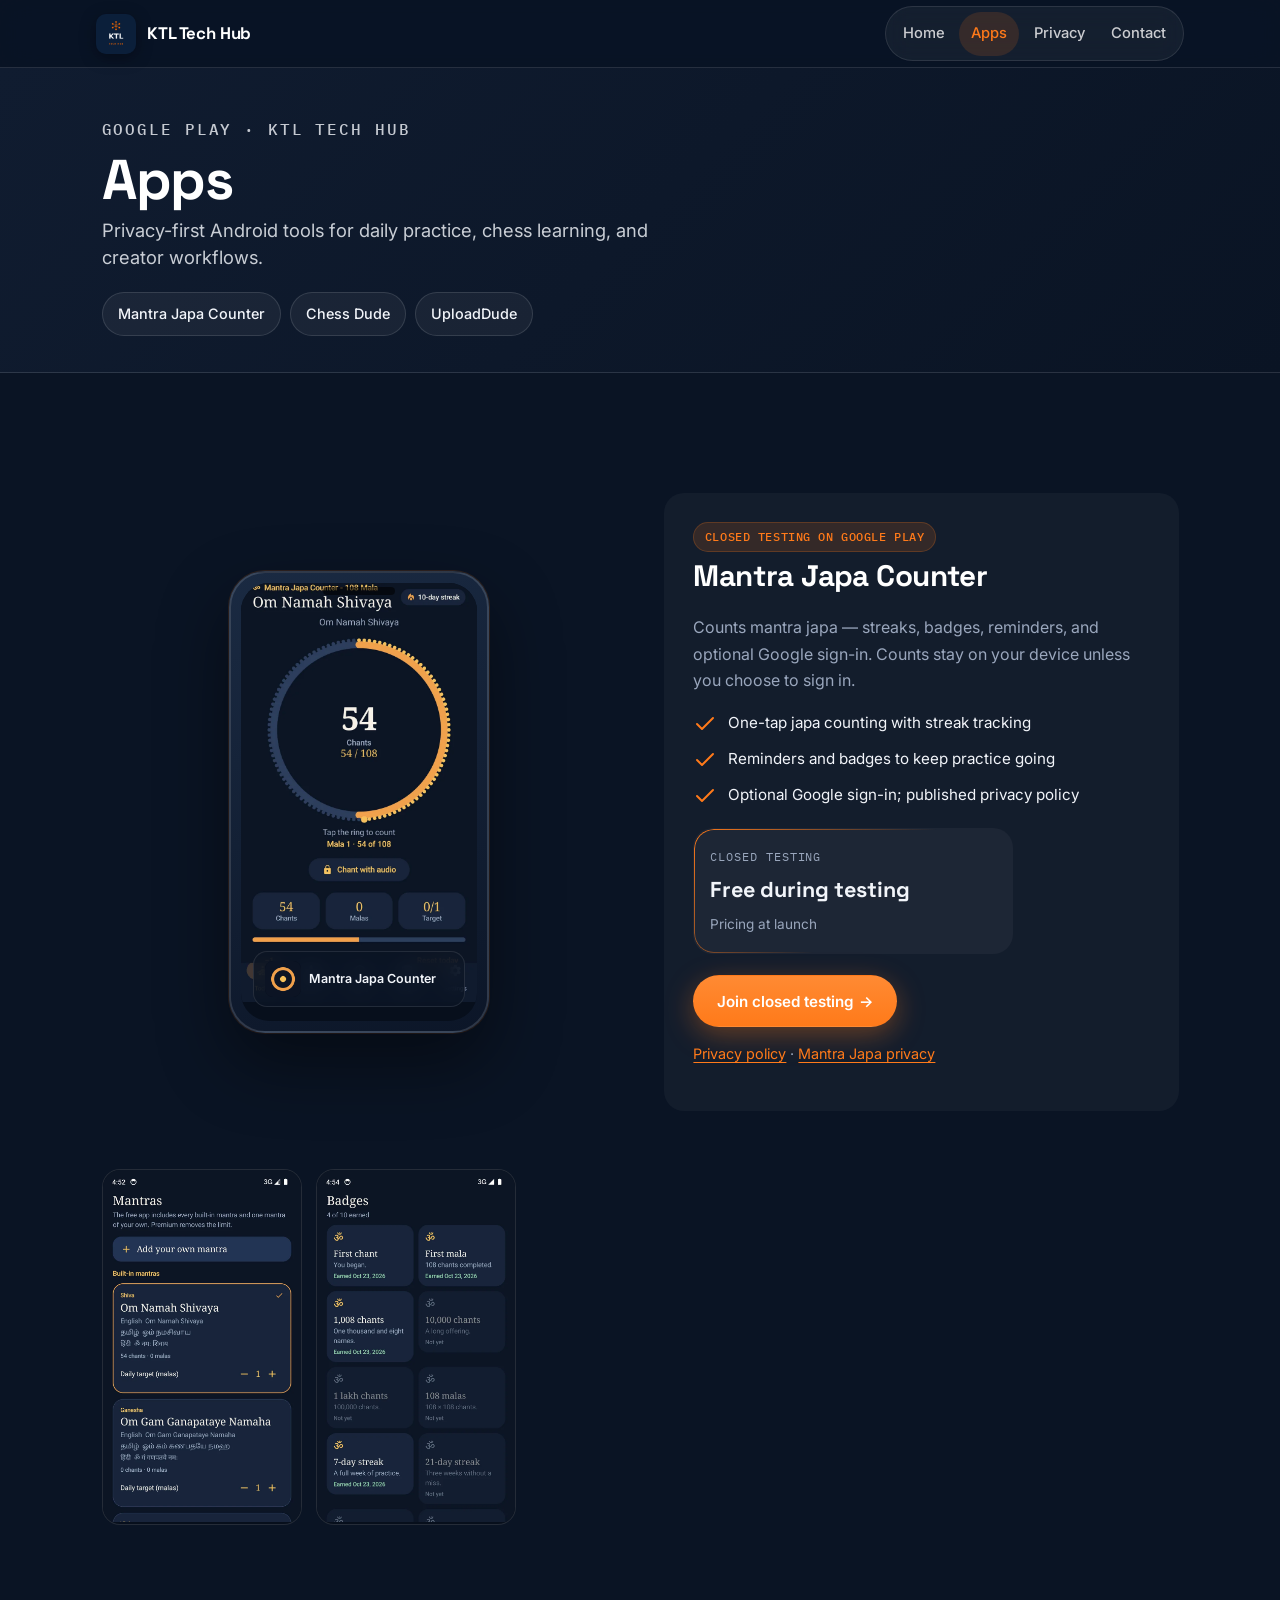
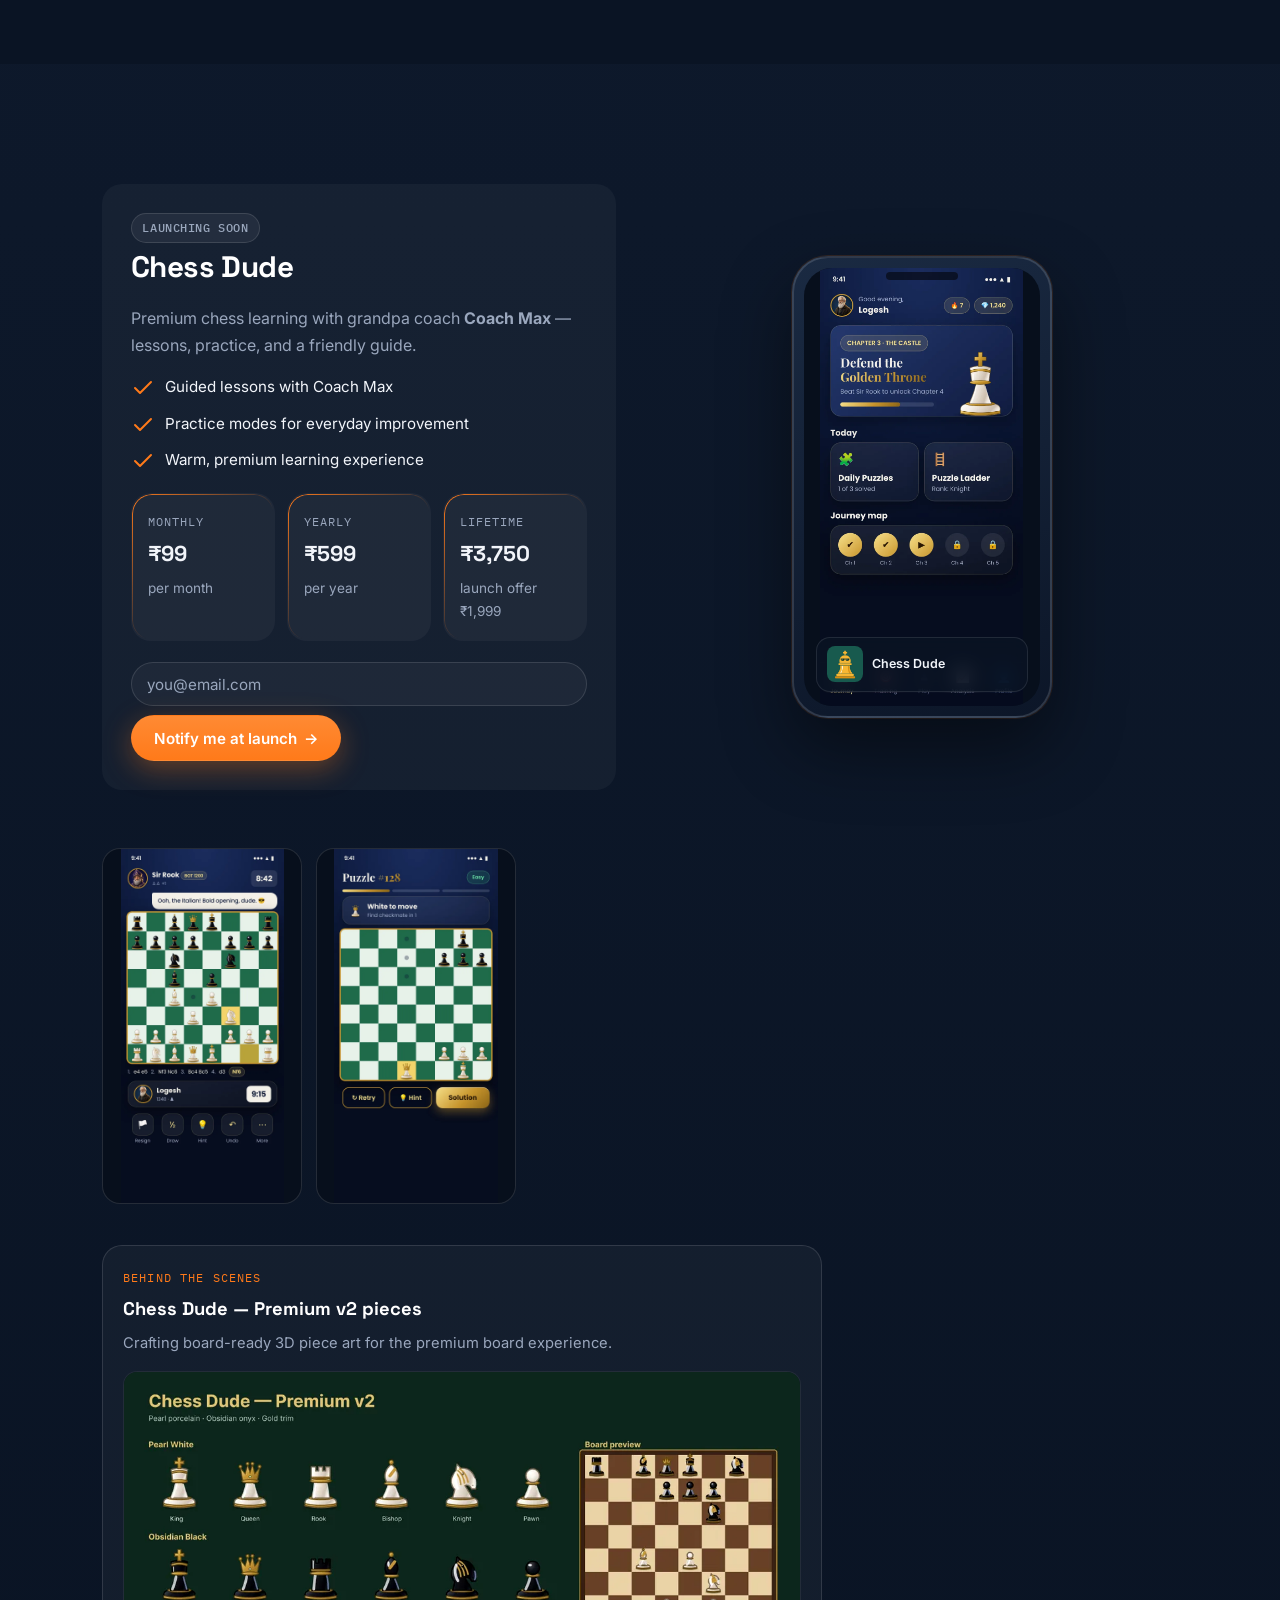
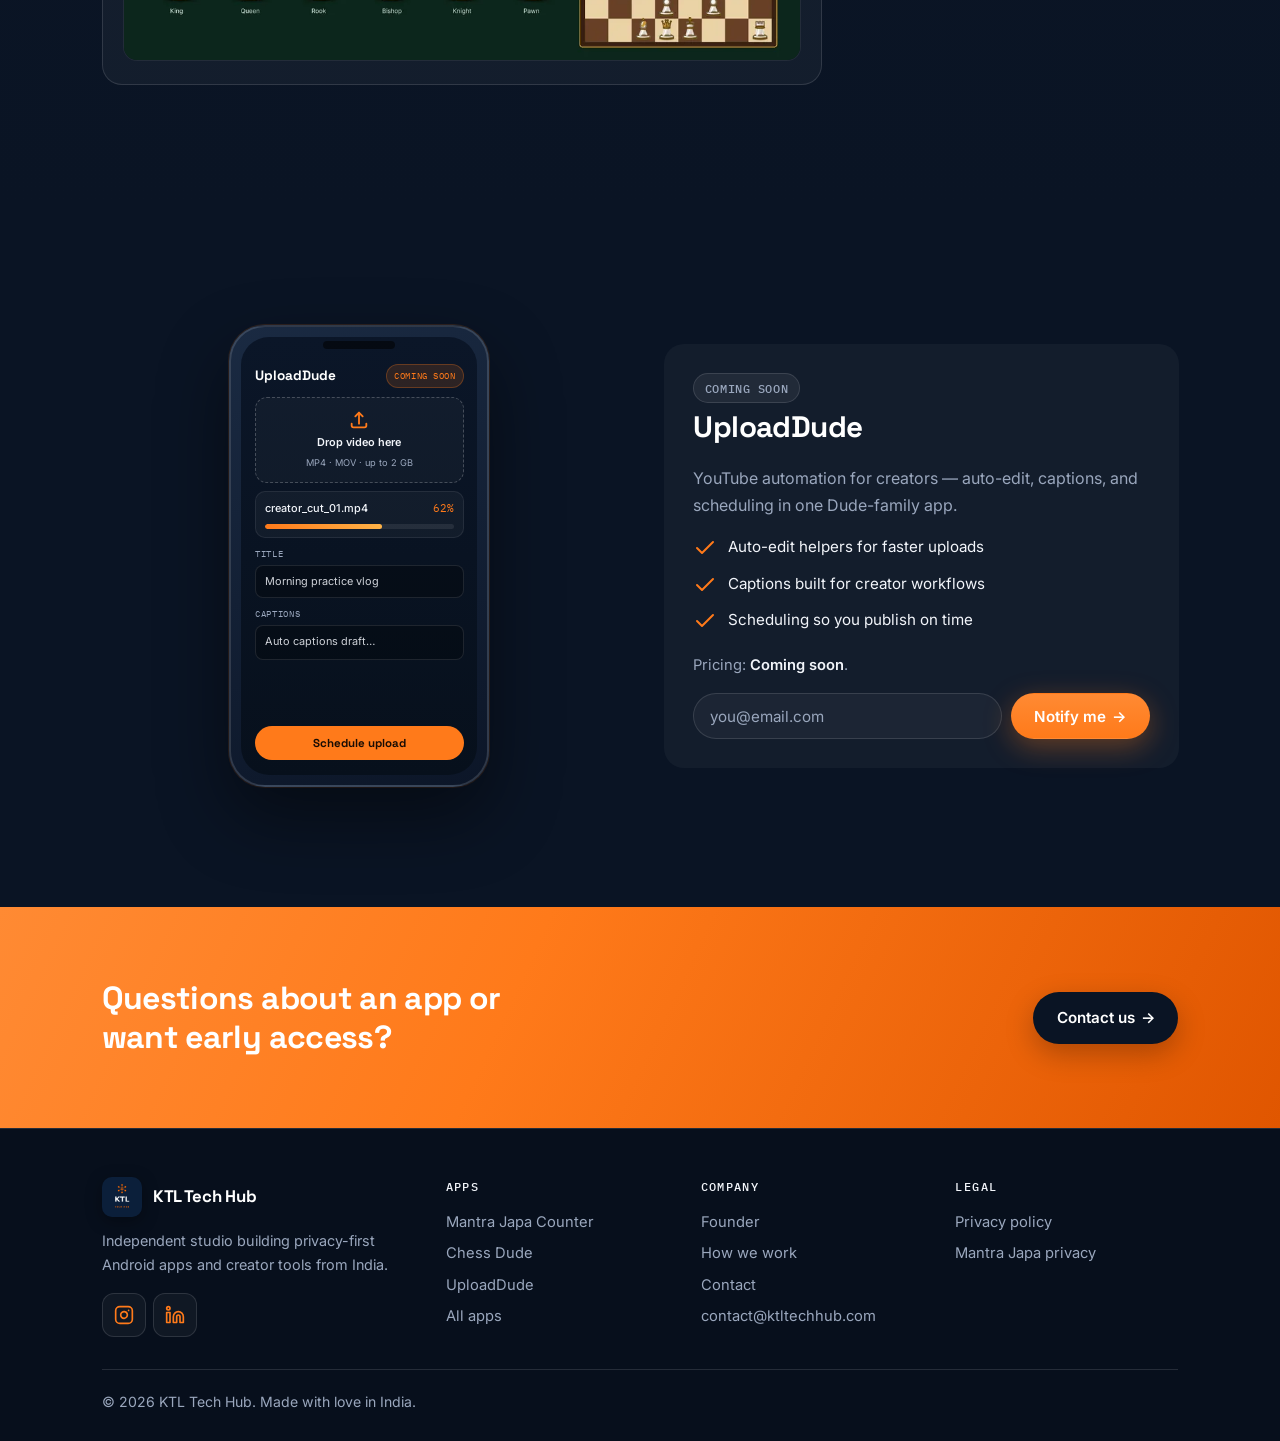
==== apps.html @ f20cc987 "Founder copy, stats, gallery polish" ====
<!DOCTYPE html>
<html lang="en">
<head>
  <meta charset="utf-8">
  <meta name="viewport" content="width=device-width, initial-scale=1">
  <title>Apps – KTL Tech Hub</title>
  <link rel="canonical" href="https://ktltechhub.com/apps.html">
  <meta name="description" content="Android apps by KTL Tech Hub: Mantra Japa Counter, Chess Dude, and UploadDude. Pricing, features, and early access.">
  <meta property="og:title" content="Apps – KTL Tech Hub">
  <meta property="og:description" content="Mantra Japa Counter, Chess Dude, and UploadDude from KTL Tech Hub.">
  <meta property="og:url" content="https://ktltechhub.com/apps.html">
  <meta property="og:image" content="https://ktltechhub.com/og-banner.png">
  <meta name="twitter:card" content="summary_large_image">
  <meta name="twitter:image" content="https://ktltechhub.com/og-banner.png">
  <script type="application/ld+json">
  {"@context":"https://schema.org","@graph":[
    {"@type":"SoftwareApplication","name":"Mantra Japa Counter","applicationCategory":"LifestyleApplication","operatingSystem":"Android","offers":{"@type":"Offer","price":"0","priceCurrency":"INR","description":"Free during closed testing; pricing announced at launch"},"publisher":{"@type":"Organization","name":"KTL Tech Hub"}},
    {"@type":"SoftwareApplication","name":"Chess Dude","applicationCategory":"EducationalApplication","operatingSystem":"Android","offers":{"@type":"Offer","price":"99.00","priceCurrency":"INR"},"publisher":{"@type":"Organization","name":"KTL Tech Hub"}},
    {"@type":"SoftwareApplication","name":"UploadDude","applicationCategory":"MultimediaApplication","operatingSystem":"Android","offers":{"@type":"Offer","price":"0","priceCurrency":"INR","availability":"https://schema.org/ComingSoon"},"publisher":{"@type":"Organization","name":"KTL Tech Hub"}}
  ]}
  </script>
  <link rel="preconnect" href="https://fonts.googleapis.com">
  <link rel="preconnect" href="https://fonts.gstatic.com" crossorigin>
  <link href="https://fonts.googleapis.com/css2?family=IBM+Plex+Mono:wght@400;500&family=Inter:wght@400;500&family=Space+Grotesk:wght@600;700&display=swap" rel="stylesheet">
  <link rel="stylesheet" href="styles.css">
  <link rel="icon" href="/favicon.ico" sizes="any">
  <link rel="icon" type="image/png" sizes="48x48" href="/favicon-48.png">
  <link rel="icon" type="image/png" sizes="192x192" href="/favicon-192.png">
  <link rel="apple-touch-icon" href="/apple-touch-icon.png">
</head>
<body>
  <header class="site-header">
    <div class="header-inner">
      <a class="brand" href="index.html">
        <img src="logo.png" width="40" height="40" alt="KTL Tech Hub logo">
        <span>KTL Tech Hub</span>
      </a>
      <button class="nav-toggle" type="button" aria-label="Open menu" aria-expanded="false" aria-controls="primary-nav">
        <span class="nav-toggle-bar" aria-hidden="true"></span>
        <span class="nav-toggle-bar" aria-hidden="true"></span>
        <span class="nav-toggle-bar" aria-hidden="true"></span>
      </button>
      <nav class="nav" id="primary-nav" aria-label="Primary">
        <a href="index.html">Home</a>
        <a href="apps.html" aria-current="page">Apps</a>
        <a href="privacy.html">Privacy</a>
        <a href="contact.html">Contact</a>
      </nav>
    </div>
  </header>

  <main>
    <div class="page-hero page-hero--apps">
      <div class="container">
        <p class="eyebrow">Google Play · KTL Tech Hub</p>
        <h1>Apps</h1>
        <p class="page-hero-sub">Privacy-first Android tools for daily practice, chess learning, and creator workflows.</p>
        <nav class="app-jump" aria-label="Jump to app">
          <a href="#mantra-japa">Mantra Japa Counter</a>
          <a href="#chess-dude">Chess Dude</a>
          <a href="#uploaddude">UploadDude</a>
        </nav>
      </div>
    </div>

    <!-- Mantra Japa Counter -->
    <section class="section" id="mantra-japa" aria-labelledby="mantra-heading">
      <div class="container">
        <article class="feature-row reveal">
          <div class="feature-media">
            <div class="phone">
              <div class="phone-screen">
                <img src="img/mantra-1.webp" width="780" height="1386" alt="Mantra Japa Counter screenshot" loading="lazy">
                <div class="phone-badge">
                  <img src="icon-mantra-japa.png" width="36" height="36" alt="" loading="lazy">
                  <span>Mantra Japa Counter</span>
                </div>
              </div>
            </div>
          </div>
          <div class="feature-copy">
            <span class="badge">Closed testing on Google Play</span>
            <h2 id="mantra-heading">Mantra Japa Counter</h2>
            <p>Counts mantra japa — streaks, badges, reminders, and optional Google sign-in. Counts stay on your device unless you choose to sign in.</p>
            <ul class="feature-list">
              <li><svg class="icon-svg" viewBox="0 0 24 24" aria-hidden="true"><path d="M20 6 9 17l-5-5"/></svg><span>One-tap japa counting with streak tracking</span></li>
              <li><svg class="icon-svg" viewBox="0 0 24 24" aria-hidden="true"><path d="M20 6 9 17l-5-5"/></svg><span>Reminders and badges to keep practice going</span></li>
              <li><svg class="icon-svg" viewBox="0 0 24 24" aria-hidden="true"><path d="M20 6 9 17l-5-5"/></svg><span>Optional Google sign-in; published privacy policy</span></li>
            </ul>
            <div class="price-table price-table--single" aria-label="Mantra Japa pricing">
              <div class="price-card">
                <div class="plan">Closed testing</div>
                <div class="amount">Free during testing</div>
                <p class="note">Pricing at launch</p>
              </div>
            </div>
            <a class="btn btn-primary" href="https://play.google.com/apps/testing/com.ktltechhub.mantrajapa" rel="noopener noreferrer">Join closed testing</a>
            <p class="app-meta" style="margin-top:0.9rem;font-size:0.9rem;color:var(--muted)"><a href="privacy.html">Privacy policy</a> · <a href="privacy-mantra-japa.html">Mantra Japa privacy</a></p>
          </div>
        </article>
        <div class="shot-gallery reveal reveal-delay-1" role="region" aria-roledescription="carousel" aria-label="Mantra Japa screenshots" tabindex="0">
          <ul class="shot-track">
            <li class="shot-slide"><img src="img/mantra-2.webp" width="780" height="1386" alt="Mantra Japa Counter — mantras screen" loading="lazy"></li>
            <li class="shot-slide"><img src="img/mantra-3.webp" width="780" height="1386" alt="Mantra Japa Counter — badges screen" loading="lazy"></li>
          </ul>
        </div>
        <p class="shot-hint">Swipe to see more screens</p>
      </div>
    </section>

    <!-- Chess Dude -->
    <section class="section section-alt" id="chess-dude" aria-labelledby="chess-heading">
      <div class="container">
        <article class="feature-row feature-row--reverse reveal">
          <div class="feature-media">
            <div class="phone">
              <div class="phone-screen">
                <img src="img/chess-1.webp" width="780" height="1688" alt="Chess Dude home screen" loading="lazy">
                <div class="phone-badge">
                  <img src="icon-chess-dude.png" width="36" height="36" alt="" loading="lazy">
                  <span>Chess Dude</span>
                </div>
              </div>
            </div>
          </div>
          <div class="feature-copy">
            <span class="badge badge-muted">Launching soon</span>
            <h2 id="chess-heading">Chess Dude</h2>
            <p>Premium chess learning with grandpa coach <strong>Coach Max</strong> — lessons, practice, and a friendly guide.</p>
            <ul class="feature-list">
              <li><svg class="icon-svg" viewBox="0 0 24 24" aria-hidden="true"><path d="M20 6 9 17l-5-5"/></svg><span>Guided lessons with Coach Max</span></li>
              <li><svg class="icon-svg" viewBox="0 0 24 24" aria-hidden="true"><path d="M20 6 9 17l-5-5"/></svg><span>Practice modes for everyday improvement</span></li>
              <li><svg class="icon-svg" viewBox="0 0 24 24" aria-hidden="true"><path d="M20 6 9 17l-5-5"/></svg><span>Warm, premium learning experience</span></li>
            </ul>
            <div class="price-table" aria-label="Chess Dude pricing">
              <div class="price-card"><div class="plan">Monthly</div><div class="amount">₹99</div><p class="note">per month</p></div>
              <div class="price-card"><div class="plan">Yearly</div><div class="amount">₹599</div><p class="note">per year</p></div>
              <div class="price-card"><div class="plan">Lifetime</div><div class="amount">₹3,750</div><p class="note">launch offer ₹1,999</p></div>
            </div>
            <form class="notify-form" action="https://formspree.io/f/xnppoqgd" method="POST">
              <input type="hidden" name="app" value="Chess Dude">
              <label class="visually-hidden" for="notify-chess-apps" style="position:absolute;width:1px;height:1px;overflow:hidden;clip:rect(0 0 0 0)">Email for Chess Dude launch</label>
              <input id="notify-chess-apps" type="email" name="email" required placeholder="you@email.com" autocomplete="email">
              <button class="btn btn-primary" type="submit">Notify me at launch</button>
            </form>
          </div>
        </article>
        <div class="shot-gallery reveal reveal-delay-1" role="region" aria-roledescription="carousel" aria-label="Chess Dude screenshots" tabindex="0">
          <ul class="shot-track">
            <li class="shot-slide"><img src="img/chess-2.webp" width="780" height="1688" alt="Chess Dude — in game" loading="lazy"></li>
            <li class="shot-slide"><img src="img/chess-3.webp" width="780" height="1688" alt="Chess Dude — puzzle" loading="lazy"></li>
          </ul>
        </div>
        <p class="shot-hint">Swipe to see more screens</p>

        <aside class="bts-card reveal reveal-delay-1" aria-labelledby="chess-bts-heading">
          <p class="bts-label">Behind the scenes</p>
          <h3 id="chess-bts-heading">Chess Dude — Premium v2 pieces</h3>
          <p class="bts-copy">Crafting board-ready 3D piece art for the premium board experience.</p>
          <div class="bts-frame">
            <img src="img/chess-pieces.webp" width="1024" height="438" alt="Chess Dude Premium v2 3D piece renders" loading="lazy">
          </div>
        </aside>
      </div>
    </section>

    <!-- UploadDude -->
    <section class="section" id="uploaddude" aria-labelledby="upload-heading">
      <div class="container">
        <article class="feature-row reveal">
          <div class="feature-media">
            <div class="phone">
              <div class="phone-screen phone-screen--mock">
                <div class="ud-mock" aria-hidden="true">
                  <div class="ud-mock-top">
                    <span class="ud-mock-title">UploadDude</span>
                    <span class="ud-mock-chip">Coming soon</span>
                  </div>
                  <div class="ud-drop">
                    <svg class="icon-svg" viewBox="0 0 24 24"><path d="M12 16V4"/><path d="m8 8 4-4 4 4"/><path d="M20 16v2a2 2 0 0 1-2 2H6a2 2 0 0 1-2-2v-2"/></svg>
                    <span>Drop video here</span>
                    <small>MP4 · MOV · up to 2 GB</small>
                  </div>
                  <div class="ud-file">
                    <div class="ud-file-meta">
                      <span class="ud-file-name">creator_cut_01.mp4</span>
                      <span class="ud-file-pct">62%</span>
                    </div>
                    <div class="ud-progress" role="presentation"><span style="width:62%"></span></div>
                  </div>
                  <label class="ud-field">
                    <span>Title</span>
                    <span class="ud-input">Morning practice vlog</span>
                  </label>
                  <label class="ud-field">
                    <span>Captions</span>
                    <span class="ud-input ud-input--multi">Auto captions draft…</span>
                  </label>
                  <button class="ud-schedule" type="button" tabindex="-1">Schedule upload</button>
                </div>
              </div>
            </div>
          </div>
          <div class="feature-copy">
            <span class="badge badge-muted">Coming soon</span>
            <h2 id="upload-heading">UploadDude</h2>
            <p>YouTube automation for creators — auto-edit, captions, and scheduling in one Dude-family app.</p>
            <ul class="feature-list">
              <li><svg class="icon-svg" viewBox="0 0 24 24" aria-hidden="true"><path d="M20 6 9 17l-5-5"/></svg><span>Auto-edit helpers for faster uploads</span></li>
              <li><svg class="icon-svg" viewBox="0 0 24 24" aria-hidden="true"><path d="M20 6 9 17l-5-5"/></svg><span>Captions built for creator workflows</span></li>
              <li><svg class="icon-svg" viewBox="0 0 24 24" aria-hidden="true"><path d="M20 6 9 17l-5-5"/></svg><span>Scheduling so you publish on time</span></li>
            </ul>
            <p class="price-line">Pricing: <strong>Coming soon</strong>.</p>
            <form class="notify-form" action="https://formspree.io/f/xnppoqgd" method="POST">
              <input type="hidden" name="app" value="UploadDude">
              <label class="visually-hidden" for="notify-upload-apps" style="position:absolute;width:1px;height:1px;overflow:hidden;clip:rect(0 0 0 0)">Email for UploadDude launch</label>
              <input id="notify-upload-apps" type="email" name="email" required placeholder="you@email.com" autocomplete="email">
              <button class="btn btn-primary" type="submit">Notify me</button>
            </form>
          </div>
        </article>
      </div>
    </section>

    <section class="cta-band" aria-labelledby="apps-cta">
      <div class="container">
        <h2 id="apps-cta">Questions about an app or want early access?</h2>
        <a class="btn btn-primary" href="contact.html">Contact us</a>
      </div>
    </section>
  </main>

  <footer class="site-footer">
    <div class="container">
      <div class="footer-grid">
        <div class="footer-brand">
          <a class="brand" href="index.html">
            <img src="logo.png" width="40" height="40" alt="KTL Tech Hub logo">
            <span>KTL Tech Hub</span>
          </a>
          <p>Independent studio building privacy-first Android apps and creator tools from India.</p>
          <div class="social-row">
            <a class="social-link" href="https://instagram.com/chessdude.app" aria-label="Chess Dude on Instagram" title="Chess Dude on Instagram" rel="noopener noreferrer">
              <svg viewBox="0 0 24 24" aria-hidden="true"><rect x="2" y="2" width="20" height="20" rx="5"/><path d="M16 11.37A4 4 0 1 1 12.63 8 4 4 0 0 1 16 11.37Z"/><path d="M17.5 6.5h.01"/></svg>
            </a>
            <a class="social-link" href="https://www.linkedin.com/company/ktl-tech-hub" aria-label="LinkedIn" rel="noopener noreferrer">
              <svg viewBox="0 0 24 24" aria-hidden="true"><path d="M16 8a6 6 0 0 1 6 6v7h-4v-7a2 2 0 0 0-4 0v7h-4v-7a6 6 0 0 1 6-6Z"/><rect x="2" y="9" width="4" height="12"/><circle cx="4" cy="4" r="2"/></svg>
            </a>
          </div>
        </div>
        <div class="footer-col">
          <h4>Apps</h4>
          <ul>
            <li><a href="apps.html#mantra-japa">Mantra Japa Counter</a></li>
            <li><a href="apps.html#chess-dude">Chess Dude</a></li>
            <li><a href="apps.html#uploaddude">UploadDude</a></li>
            <li><a href="apps.html">All apps</a></li>
          </ul>
        </div>
        <div class="footer-col">
          <h4>Company</h4>
          <ul>
            <li><a href="index.html#founder">Founder</a></li>
            <li><a href="index.html#how-we-work">How we work</a></li>
            <li><a href="contact.html">Contact</a></li>
            <li><a href="mailto:contact@ktltechhub.com">contact@ktltechhub.com</a></li>
          </ul>
        </div>
        <div class="footer-col">
          <h4>Legal</h4>
          <ul>
            <li><a href="privacy.html">Privacy policy</a></li>
            <li><a href="privacy-mantra-japa.html">Mantra Japa privacy</a></li>
          </ul>
        </div>
      </div>
      <div class="footer-bottom">
        <span>© 2026 KTL Tech Hub. Made with love in India.</span>
      </div>
    </div>
  </footer>
  <script src="site.js" defer></script>
</body>
</html>
---- styles.css ----
/* KTL Tech Hub – Phase 2 (live hero + Phase 1 design system). No scroll-pin effects. */
:root {
  --bg: #0A1424;
  --surface: #101C30;
  --accent: #FF7A1A;
  --text: #F2F5FA;
  --muted: #9AA7BD; /* ~7.6:1 on --bg */

  --navy: var(--surface);
  --navy-deep: var(--bg);
  --navy-mid: #123056;
  --orange: var(--accent);
  --orange-soft: rgba(255, 122, 26, 0.14);
  --orange-glow: rgba(255, 122, 26, 0.45);
  --white: #ffffff;
  --text-strong: var(--text);
  --glass: rgba(255, 255, 255, 0.04);
  --glass-border: rgba(255, 255, 255, 0.12);
  --border: rgba(226, 232, 240, 0.12);
  --max: 1120px;
  --header-h: 68px;
  --radius-card: 20px;
  --section-pad: 120px;
  --section-pad-mobile: 72px;
  --font-display: "Space Grotesk", system-ui, sans-serif;
  --font-body: "Inter", system-ui, -apple-system, "Segoe UI", Roboto, Arial, sans-serif;
  --font-mono: "IBM Plex Mono", ui-monospace, SFMono-Regular, Menlo, Consolas, monospace;
  --ease: cubic-bezier(0.22, 1, 0.36, 1);
  --focus-ring: 0 0 0 3px rgba(255, 122, 26, 0.45);
}

*, *::before, *::after { box-sizing: border-box; }
html { scroll-behavior: smooth; }

html, body {
  overflow-x: hidden;
}
body {
  margin: 0;
  font-family: var(--font-body);
  font-weight: 400;
  color: var(--text);
  background: var(--bg);
  line-height: 1.65;
  min-height: 100vh;
  display: flex;
  flex-direction: column;
  overflow-x: hidden;
  -webkit-font-smoothing: antialiased;
  text-rendering: optimizeLegibility;
}

h1, h2, h3, h4, .brand {
  font-family: var(--font-display);
  font-weight: 700;
}

.hero-badge, .badge, .scroll-hint, .eyebrow, .stat-label, .contact-box dt {
  font-family: var(--font-mono);
}

:focus-visible {
  outline: 2px solid var(--accent);
  outline-offset: 3px;
  box-shadow: var(--focus-ring);
}
a:focus:not(:focus-visible),
button:focus:not(:focus-visible) { outline: none; }

.nav a, .btn, .footer-nav a, .social-link, .icon-btn {
  min-height: 44px;
  min-width: 44px;
}

a { color: var(--orange); text-decoration: none; }
a:hover { text-decoration: underline; }
img { max-width: 100%; height: auto; display: block; }

.container {
  width: 100%;
  max-width: var(--max);
  margin: 0 auto;
  padding: 0 1.35rem;
  position: relative;
  z-index: 2;
}

/* Header */
.site-header {
  position: sticky;
  top: 0;
  z-index: 80;
  height: var(--header-h);
  display: flex;
  align-items: center;
  background: rgba(10, 20, 36, 0.78);
  backdrop-filter: blur(16px) saturate(140%);
  -webkit-backdrop-filter: blur(16px) saturate(140%);
  border-bottom: 1px solid var(--glass-border);
}
.header-inner {
  position: relative;
  display: flex;
  align-items: center;
  justify-content: space-between;
  gap: 1rem;
  flex-wrap: nowrap;
  width: 100%;
  max-width: var(--max);
  margin: 0 auto;
  padding: 0 1rem;
}
.brand {
  display: flex;
  align-items: center;
  gap: 0.7rem;
  color: var(--white);
  text-decoration: none;
  font-family: var(--font-display);
  font-weight: 700;
  font-size: 1.05rem;
  letter-spacing: -0.01em;
  min-width: 0;
  flex: 1 1 auto;
}
.brand span {
  white-space: nowrap;
  overflow: hidden;
  text-overflow: ellipsis;
}
.brand:hover { text-decoration: none; opacity: 0.95; }
.brand img {
  width: 40px; height: 40px;
  border-radius: 10px;
  object-fit: contain;
  box-shadow: 0 4px 16px rgba(0, 0, 0, 0.35);
}
.nav {
  display: flex;
  flex-wrap: wrap;
  gap: 0.15rem;
  padding: 0.3rem;
  border-radius: 999px;
  background: rgba(255,255,255,0.05);
  border: 1px solid rgba(255,255,255,0.1);
  backdrop-filter: blur(12px);
}
.nav a {
  display: inline-flex;
  align-items: center;
  justify-content: center;
  color: rgba(255, 255, 255, 0.78);
  font-size: 0.92rem;
  font-weight: 500;
  padding: 0.4rem 0.75rem;
  border-radius: 999px;
  transition: color 0.2s, background 0.2s;
}
.nav a:hover,
.nav a[aria-current="page"] {
  color: var(--white);
  background: var(--orange-soft);
  text-decoration: none;
}
.nav a[aria-current="page"] { color: var(--orange); }

.nav-toggle {
  display: none;
  flex-direction: column;
  justify-content: center;
  gap: 5px;
  width: 44px;
  height: 44px;
  padding: 10px;
  margin: 0;
  border: 1px solid rgba(255,255,255,0.14);
  border-radius: 12px;
  background: rgba(255,255,255,0.06);
  cursor: pointer;
  flex-shrink: 0;
}
.nav-toggle-bar {
  display: block;
  width: 18px;
  height: 2px;
  border-radius: 2px;
  background: var(--white);
  transition: transform 0.2s var(--ease), opacity 0.2s;
}
.nav-toggle[aria-expanded="true"] .nav-toggle-bar:nth-child(1) {
  transform: translateY(7px) rotate(45deg);
}
.nav-toggle[aria-expanded="true"] .nav-toggle-bar:nth-child(2) { opacity: 0; }
.nav-toggle[aria-expanded="true"] .nav-toggle-bar:nth-child(3) {
  transform: translateY(-7px) rotate(-45deg);
}

main { flex: 1; position: relative; }

/* ——— Hero (live 3D orbit, no scroll-pin) ——— */
.hero {
  position: relative;
  min-height: clamp(520px, 88vh, 820px);
  display: flex;
  align-items: center;
  justify-content: center;
  padding: 3.5rem 0 4rem;
  overflow: hidden;
  background: radial-gradient(ellipse 70% 55% at 72% 42%, rgba(255, 122, 26, 0.2), transparent 58%),
              radial-gradient(ellipse 50% 45% at 18% 78%, rgba(18, 48, 86, 0.95), transparent 52%),
              linear-gradient(165deg, #050f1e 0%, #0A1424 48%, #091628 100%);
}
.hero-canvas {
  position: absolute; inset: 0; width: 100%; height: 100%;
  z-index: 0; pointer-events: none;
}
.hero-fallback {
  position: absolute; inset: 0; z-index: 0; overflow: hidden; pointer-events: none;
}
.hero-fallback .orb {
  position: absolute; border-radius: 50%; filter: blur(40px); opacity: 0.55;
  animation: drift 14s var(--ease) infinite alternate;
}
.hero-fallback .orb-a {
  width: 280px; height: 280px; background: rgba(255, 122, 26, 0.35);
  top: 18%; right: 12%;
}
.hero-fallback .orb-b {
  width: 220px; height: 220px; background: rgba(40, 100, 180, 0.4);
  bottom: 15%; left: 10%; animation-delay: -4s;
}
.hero-fallback .orb-c {
  width: 140px; height: 140px; background: rgba(255, 160, 60, 0.25);
  top: 55%; right: 35%; animation-delay: -7s;
}
@keyframes drift {
  from { transform: translate3d(0, 0, 0) scale(1); }
  to { transform: translate3d(-30px, 24px, 0) scale(1.08); }
}
.hero-grid {
  position: absolute; inset: 0; z-index: 1; pointer-events: none;
  background-image:
    linear-gradient(rgba(255,255,255,0.03) 1px, transparent 1px),
    linear-gradient(90deg, rgba(255,255,255,0.03) 1px, transparent 1px);
  background-size: 56px 56px;
  mask-image: radial-gradient(ellipse 70% 60% at 50% 45%, black, transparent 75%);
  -webkit-mask-image: radial-gradient(ellipse 70% 60% at 50% 45%, black, transparent 75%);
}
.hero-content {
  position: relative; z-index: 3; text-align: left;
  max-width: min(480px, 42vw);
  padding: 0 1.35rem;
  margin-right: auto;
  margin-left: max(1.35rem, calc((100% - var(--max)) / 2 + 1.35rem));
  text-shadow: 0 2px 24px rgba(6, 20, 40, 0.85), 0 0 40px rgba(6, 20, 40, 0.55);
}
.hero-content::before {
  content: "";
  position: absolute;
  inset: -1.75rem -1.25rem -1.75rem -2.25rem;
  background: linear-gradient(145deg, rgba(255,255,255,0.07), rgba(255,255,255,0.02));
  border: 1px solid rgba(255,255,255,0.1);
  border-radius: 28px;
  backdrop-filter: blur(16px) saturate(130%);
  -webkit-backdrop-filter: blur(16px) saturate(130%);
  box-shadow: 0 1px 0 rgba(255,255,255,0.08) inset, 0 24px 60px rgba(0,0,0,0.25);
  z-index: -1; pointer-events: none;
}
.hero-badge {
  display: inline-flex; align-items: center; gap: 0.45rem;
  font-size: 0.7rem; font-weight: 500; letter-spacing: 0.14em; text-transform: uppercase;
  color: var(--orange); background: rgba(255,122,26,0.1);
  border: 1px solid rgba(255, 122, 26, 0.32);
  padding: 0.42rem 0.85rem; border-radius: 999px; margin-bottom: 1.1rem;
  backdrop-filter: blur(10px);
}
.hero-badge::before {
  content: ""; width: 7px; height: 7px; border-radius: 50%;
  background: var(--orange); box-shadow: 0 0 10px var(--orange-glow);
}
.hero h1 {
  margin: 0 0 0.75rem;
  font-size: clamp(40px, 3.2vw + 28px, 80px);
  letter-spacing: -0.02em;
  line-height: 1.05;
  font-weight: 700;
  color: var(--white);
  text-shadow: 0 10px 48px rgba(0, 0, 0, 0.5);
}
@media (min-width: 900px) {
  .hero h1 { font-size: clamp(64px, 5.5vw, 80px); }
}
.hero h1 .accent {
  color: var(--orange);
  text-shadow: 0 0 40px rgba(255,122,26,0.35), 0 8px 40px rgba(0,0,0,0.4);
}
.tagline {
  margin: 0 0 0.85rem;
  font-size: clamp(1.02rem, 2.2vw, 1.2rem);
  color: rgba(242, 245, 250, 0.88);
  max-width: 28rem;
}
.trust-line {
  margin: 0 0 1.4rem;
  font-family: var(--font-mono);
  font-size: 0.78rem;
  letter-spacing: 0.06em;
  text-transform: uppercase;
  color: var(--muted);
}
.hero-cta { display: flex; gap: 0.75rem; flex-wrap: wrap; }

.btn {
  display: inline-flex; align-items: center; justify-content: center; gap: 0.4rem;
  padding: 0.78rem 1.4rem; border-radius: 999px; font-weight: 600; font-size: 0.95rem;
  border: 1.5px solid transparent; text-decoration: none; cursor: pointer;
  transition: transform 0.2s var(--ease), background 0.2s, border-color 0.2s, box-shadow 0.2s;
  font-family: var(--font-body);
}
.btn:hover { text-decoration: none; transform: translateY(-2px); }
.btn-primary {
  background: linear-gradient(180deg, #ff8a33 0%, var(--accent) 100%);
  color: var(--white); border-color: transparent;
  box-shadow: 0 8px 28px rgba(255, 122, 26, 0.35);
}
.btn-primary::after {
  content: "→"; display: inline-block; transition: transform 0.2s var(--ease);
}
.btn-primary:hover::after { transform: translateX(4px); }
.btn-primary:hover {
  background: linear-gradient(180deg, #ff9a4d 0%, #e56a10 100%);
  color: var(--white); box-shadow: 0 12px 32px rgba(255, 122, 26, 0.45);
}
.btn-ghost {
  background: var(--glass); color: var(--white); border-color: var(--glass-border);
  backdrop-filter: blur(8px);
}
.btn-ghost:hover { border-color: rgba(255, 122, 26, 0.55); color: var(--orange); }
.btn-block { width: 100%; }

.scroll-hint {
  position: absolute; bottom: 1.5rem; left: 50%; transform: translateX(-50%);
  z-index: 3; font-size: 0.68rem; letter-spacing: 0.16em; text-transform: uppercase;
  color: rgba(255,255,255,0.42); display: flex; flex-direction: column; align-items: center; gap: 0.4rem;
}
.scroll-hint span {
  width: 1px; height: 28px;
  background: linear-gradient(to bottom, var(--orange), transparent);
  animation: pulse-line 1.8s ease-in-out infinite;
}
@keyframes pulse-line {
  0%, 100% { opacity: 0.3; transform: scaleY(0.7); }
  50% { opacity: 1; transform: scaleY(1); }
}

/* Sections */
.section { padding: var(--section-pad) 0; position: relative; }
@media (max-width: 768px) {
  .section { padding: var(--section-pad-mobile) 0; }
}
.section-alt {
  background: linear-gradient(180deg, rgba(16,28,48,0.55) 0%, rgba(10,20,36,0.95) 100%);
}
.section h2 {
  margin: 0 0 0.85rem;
  font-size: clamp(1.45rem, 3vw, 1.85rem);
  color: var(--white);
  letter-spacing: -0.02em;
}
.section .lead, .section > .container > p {
  margin: 0 0 1.5rem; color: var(--muted); max-width: 40rem;
}
.accent-bar {
  width: 44px; height: 4px;
  background: linear-gradient(90deg, var(--orange), transparent);
  border-radius: 2px; margin-bottom: 1rem;
}
.eyebrow {
  display: inline-block; margin: 0 0 0.65rem;
  font-size: 0.72rem; font-weight: 500; letter-spacing: 0.12em; text-transform: uppercase;
  color: var(--accent);
}

/* Glass card base */
.card, .stat-card, .feature-copy, .faq details, .founder-card {
  position: relative;
  background: var(--glass);
  border: 1px solid transparent;
  border-radius: var(--radius-card);
  backdrop-filter: blur(12px) saturate(140%);
  -webkit-backdrop-filter: blur(12px) saturate(140%);
}
.card::before, .stat-card::before, .faq details::before, .founder-card::before {
  content: ""; position: absolute; inset: 0; border-radius: inherit; padding: 1px;
  background: linear-gradient(135deg, var(--accent), transparent 55%);
  -webkit-mask: linear-gradient(#fff 0 0) content-box, linear-gradient(#fff 0 0);
  -webkit-mask-composite: xor; mask-composite: exclude; pointer-events: none;
}
.card {
  padding: 1.55rem;
  box-shadow: 0 1px 0 rgba(255,255,255,0.06) inset, 0 24px 56px rgba(0,0,0,0.28);
  transition: transform 0.45s var(--ease), box-shadow 0.45s;
}
.card:hover {
  transform: translateY(-4px);
  box-shadow: 0 1px 0 rgba(255,255,255,0.12) inset, 0 28px 64px rgba(0,0,0,0.42), 0 0 56px rgba(255,122,26,0.22);
}
.card h3 { margin: 0 0 0.5rem; font-size: 1.12rem; color: var(--white); }
.card p { margin: 0; color: var(--muted); font-size: 0.95rem; }

.icon-svg {
  width: 24px; height: 24px; stroke: var(--accent); fill: none;
  stroke-width: 2; stroke-linecap: round; stroke-linejoin: round;
}
.card-icon {
  width: 44px; height: 44px; border-radius: 12px;
  background: var(--orange-soft); color: var(--orange);
  display: flex; align-items: center; justify-content: center;
  margin-bottom: 0.9rem; border: 1px solid rgba(255, 122, 26, 0.22);
}

/* Reveal hooks (Phase 3 wires count-up; keep classes) */
.reveal {
  opacity: 0;
  transform: translateY(24px);
  transition: opacity 600ms var(--ease), transform 600ms var(--ease);
  will-change: opacity, transform;
}
.reveal.is-in { opacity: 1; transform: translateY(0); }
.reveal-delay-1 { transition-delay: 80ms; }
.reveal-delay-2 { transition-delay: 160ms; }
.reveal-delay-3 { transition-delay: 240ms; }

/* Static hero (mobile / reduced-motion) */
.hero-static {
  position: absolute;
  inset: 0;
  width: 100%;
  height: 100%;
  object-fit: cover;
  object-position: center right;
  z-index: 0;
  pointer-events: none;
  opacity: 0.95;
}
.hero-static-mode .hero-canvas,
.hero-static-mode .hero-fallback { display: none !important; }
@media (max-width: 767px) {
  .hero-static { object-position: center center; opacity: 0.72; }
}

/* Stats strip */
.stats-strip { padding-top: calc(var(--section-pad) - 2rem); }
.stats-grid {
  display: grid; gap: 1rem;
  grid-template-columns: repeat(2, 1fr);
}
@media (min-width: 900px) {
  .stats-grid { grid-template-columns: repeat(4, 1fr); }
  .stats-grid--three { grid-template-columns: repeat(3, minmax(0, 1fr)); }
}
.stat-card {
  padding: 1.35rem 1.25rem; text-align: center;
  box-shadow: 0 16px 40px rgba(0,0,0,0.22);
}
.stat-value {
  font-family: var(--font-display); font-weight: 700;
  font-size: clamp(1.6rem, 3vw, 2.1rem); letter-spacing: -0.02em;
  color: var(--accent); line-height: 1.1; margin-bottom: 0.45rem;
}
.stat-label {
  font-size: 0.72rem; letter-spacing: 0.08em; text-transform: uppercase; color: var(--muted);
}

/* Featured apps – alternating */
.feature-row {
  display: grid; gap: 2rem; align-items: center;
  margin-bottom: 3.5rem;
}
.feature-row:last-child { margin-bottom: 0; }
@media (min-width: 900px) {
  .feature-row {
    grid-template-columns: 1fr 1fr;
    gap: 3rem;
  }
  .feature-row--reverse .feature-media { order: 2; }
  .feature-row--reverse .feature-copy { order: 1; }
}
.feature-copy { padding: 1.75rem; }
.feature-copy h3 {
  margin: 0.35rem 0 0.65rem; font-size: clamp(1.35rem, 2.5vw, 1.7rem); color: var(--white);
}
.feature-copy > p { margin: 0 0 1rem; color: var(--muted); }
.feature-list {
  list-style: none; margin: 0 0 1.25rem; padding: 0; display: grid; gap: 0.65rem;
}
.feature-list li {
  display: flex; gap: 0.65rem; align-items: flex-start;
  color: var(--text); font-size: 0.95rem;
}
.feature-list li svg { flex-shrink: 0; margin-top: 2px; }
.price-line {
  margin: 0 0 1.15rem; color: var(--muted); font-size: 0.92rem;
}
.price-line strong { color: var(--text); font-weight: 600; }

/* Phone mockup */
.phone {
  width: min(260px, 70%);
  margin: 0 auto;
  aspect-ratio: 9 / 16;
  border-radius: 36px;
  padding: 10px;
  background: linear-gradient(160deg, #1a2a42, #0c1628);
  border: 2px solid rgba(255,255,255,0.14);
  box-shadow: 0 30px 70px rgba(0,0,0,0.45), 0 0 0 1px rgba(255,122,26,0.15);
  position: relative;
}
.phone::after {
  content: ""; position: absolute; top: 14px; left: 50%; transform: translateX(-50%);
  width: 72px; height: 8px; border-radius: 999px; background: rgba(0,0,0,0.55);
}
.phone-screen {
  width: 100%; height: 100%; border-radius: 28px; overflow: hidden;
  background: #070f1c; position: relative;
}
.phone-screen img {
  width: 100%; height: 100%; object-fit: contain; object-position: center top;
  background: #070f1c;
}
.phone-screen--mock {
  display: flex; flex-direction: column;
  background: linear-gradient(180deg, #0b1628 0%, #07101c 100%);
}
.phone-badge {
  position: absolute; left: 12px; right: 12px; bottom: 14px;
  display: flex; align-items: center; gap: 0.55rem;
  padding: 0.55rem 0.65rem; border-radius: 14px;
  background: rgba(10,20,36,0.82); backdrop-filter: blur(10px);
  border: 1px solid rgba(255,255,255,0.1);
}
.phone-badge img {
  width: 36px; height: 36px; border-radius: 8px; object-fit: cover;
}
.phone-badge span {
  font-size: 0.78rem; font-weight: 600; color: var(--text);
}

.notify-form {
  display: flex; flex-wrap: wrap; gap: 0.55rem; margin-top: 0.25rem;
}
.notify-form input[type="email"] {
  flex: 1 1 180px; min-height: 44px; padding: 0.7rem 0.95rem;
  border-radius: 999px; border: 1px solid var(--glass-border);
  background: rgba(255,255,255,0.04); color: var(--text);
  font-family: var(--font-body); font-size: 0.95rem;
}
.notify-form input::placeholder { color: var(--muted); }

.badge {
  display: inline-block; font-size: 0.72rem; font-weight: 500;
  text-transform: uppercase; letter-spacing: 0.05em;
  background: var(--orange-soft); color: var(--orange);
  padding: 0.28rem 0.65rem; border-radius: 999px;
  border: 1px solid rgba(255, 122, 26, 0.22);
}
.badge-muted {
  background: rgba(255,255,255,0.06); color: var(--muted); border-color: var(--glass-border);
}

/* Timeline */
.timeline {
  list-style: none; margin: 1.5rem 0 0; padding: 0;
  display: grid; gap: 1.25rem;
}
@media (min-width: 900px) {
  .timeline { grid-template-columns: repeat(4, 1fr); gap: 1rem; }
}
.timeline-step {
  position: relative; padding: 1.35rem 1.25rem;
  background: var(--glass); border-radius: var(--radius-card);
  border: 1px solid transparent;
}
.timeline-step::before {
  content: ""; position: absolute; inset: 0; border-radius: inherit; padding: 1px;
  background: linear-gradient(135deg, var(--accent), transparent 55%);
  -webkit-mask: linear-gradient(#fff 0 0) content-box, linear-gradient(#fff 0 0);
  -webkit-mask-composite: xor; mask-composite: exclude; pointer-events: none;
}
.step-num {
  font-family: var(--font-mono); font-size: 0.72rem; letter-spacing: 0.1em;
  color: var(--accent); margin-bottom: 0.55rem;
}
.timeline-step h3 { margin: 0 0 0.4rem; font-size: 1.05rem; color: var(--white); }
.timeline-step p { margin: 0; color: var(--muted); font-size: 0.92rem; }

/* Founder */
.founder-grid {
  display: grid; gap: 1.75rem; align-items: center;
}
@media (min-width: 768px) {
  .founder-grid { grid-template-columns: 220px 1fr; gap: 2.25rem; }
}
.founder-photo {
  width: 100%; max-width: 220px; aspect-ratio: 1; border-radius: var(--radius-card);
  object-fit: cover; border: 1px solid var(--glass-border);
  box-shadow: 0 20px 48px rgba(0,0,0,0.35);
}
.founder-card { padding: 1.75rem; }
.founder-card h3 { margin: 0 0 0.65rem; color: var(--white); font-size: 1.35rem; }
.founder-card p { margin: 0 0 0.75rem; color: var(--muted); }
.founder-links { display: flex; flex-wrap: wrap; gap: 0.65rem; margin-top: 1rem; }

/* FAQ */
.faq { display: grid; gap: 0.75rem; margin-top: 0.5rem; }
.faq details {
  padding: 0; overflow: hidden;
}
.faq summary {
  list-style: none; cursor: pointer; padding: 1.1rem 1.25rem;
  font-family: var(--font-display); font-weight: 600; color: var(--white);
  display: flex; align-items: center; justify-content: space-between; gap: 1rem;
  min-height: 44px;
}
.faq summary::-webkit-details-marker { display: none; }
.faq summary::after {
  content: "+"; font-family: var(--font-mono); color: var(--accent); font-size: 1.2rem;
}
.faq details[open] summary::after { content: "−"; }
.faq .faq-body {
  padding: 0 1.25rem 1.15rem; color: var(--muted); font-size: 0.95rem;
}

/* CTA band */
.cta-band {
  padding: 4.5rem 0;
  background: linear-gradient(115deg, #ff8a33 0%, #FF7A1A 40%, #e05600 100%);
  position: relative; overflow: hidden;
}
.cta-band .container {
  display: flex; flex-wrap: wrap; align-items: center; justify-content: space-between; gap: 1.5rem;
}
.cta-band h2 {
  margin: 0; color: #fff; font-size: clamp(1.5rem, 3vw, 2rem);
  letter-spacing: -0.02em; max-width: 28rem; line-height: 1.2;
}
.cta-band .btn-primary {
  background: #0A1424; color: #fff; box-shadow: 0 10px 28px rgba(0,0,0,0.25);
}
.cta-band .btn-primary:hover { background: #122038; color: #fff; }

/* Footer */
.site-footer {
  background: #070f1c; color: rgba(255, 255, 255, 0.65);
  padding: 3rem 0 1.75rem; font-size: 0.92rem; margin-top: auto;
  border-top: 1px solid var(--glass-border);
}
.footer-grid {
  display: grid; gap: 2rem;
  grid-template-columns: 1fr;
  margin-bottom: 2rem;
}
@media (min-width: 800px) {
  .footer-grid { grid-template-columns: 1.4fr 1fr 1fr 1fr; }
}
.footer-brand p { margin: 0.75rem 0 0; max-width: 22rem; color: var(--muted); font-size: 0.9rem; }
.footer-col h4 {
  margin: 0 0 0.85rem; font-family: var(--font-mono); font-size: 0.72rem;
  letter-spacing: 0.12em; text-transform: uppercase; color: var(--text); font-weight: 500;
}
.footer-col ul { list-style: none; margin: 0; padding: 0; display: grid; gap: 0.45rem; }
.footer-col a { color: var(--muted); }
.footer-col a:hover { color: var(--accent); text-decoration: none; }
.social-row { display: flex; flex-wrap: wrap; gap: 0.45rem; margin-top: 1rem; }
.social-link {
  display: inline-flex; align-items: center; justify-content: center;
  width: 44px; height: 44px; border-radius: 12px;
  background: rgba(255,255,255,0.04); border: 1px solid var(--glass-border);
  color: var(--text);
}
.social-link:hover { border-color: rgba(255,122,26,0.45); text-decoration: none; }
.social-link svg { width: 20px; height: 20px; stroke: var(--accent); fill: none; stroke-width: 2; stroke-linecap: round; stroke-linejoin: round; }
.footer-bottom {
  display: flex; flex-wrap: wrap; gap: 0.75rem 1.5rem;
  justify-content: space-between; align-items: center;
  padding-top: 1.25rem; border-top: 1px solid var(--glass-border);
  color: var(--muted); font-size: 0.88rem;
}

/* Inner pages leftovers */
.page-hero {
  position: relative; padding: 3rem 0 2.25rem; overflow: hidden;
  background: linear-gradient(135deg, #101C30 0%, #0A1424 100%);
  border-bottom: 1px solid var(--glass-border);
}
.page-hero h1 {
  margin: 0 0 0.45rem; font-size: clamp(1.65rem, 4vw, 2.25rem);
  letter-spacing: -0.025em; color: var(--white);
}
.page-hero--apps h1 {
  font-size: clamp(2.5rem, 8vw, 3.5rem); /* ~40–56px */
  letter-spacing: -0.03em;
  line-height: 1.05;
}
.page-hero p { margin: 0; color: rgba(242,245,250,0.8); font-size: 0.98rem; }
.page-hero-sub {
  max-width: 36rem;
  font-size: clamp(1rem, 2.4vw, 1.15rem) !important;
  line-height: 1.5;
  color: rgba(242,245,250,0.82) !important;
}
.prose { padding: 2.25rem 0 3.5rem; max-width: 760px; }
.prose h2 {
  color: var(--white); font-size: 1.12rem; margin: 1.75rem 0 0.5rem;
  padding-top: 0.85rem; border-top: 1px solid var(--border);
}
.prose h2:first-of-type { border-top: none; margin-top: 0; padding-top: 0; }
.prose p { margin: 0 0 0.85rem; color: var(--text); }
.prose .meta { color: var(--muted); font-size: 0.95rem; margin-bottom: 1.5rem; }
.notice {
  background: var(--orange-soft); border-left: 4px solid var(--orange);
  padding: 0.9rem 1.05rem; border-radius: 0 12px 12px 0;
  margin-bottom: 1.5rem; font-size: 0.92rem; color: var(--text);
}
.contact-box { padding: 1.75rem; max-width: 480px; }
.contact-box dt {
  font-size: 0.75rem; text-transform: uppercase; letter-spacing: 0.06em;
  color: var(--muted); margin-top: 1.1rem;
}
.contact-box dt:first-child { margin-top: 0; }
.contact-box dd { margin: 0.3rem 0 0; font-size: 1.08rem; font-weight: 600; color: var(--white); }
.app-list { display: grid; gap: 1.35rem; }
.app-card {
  position: relative; display: grid; grid-template-columns: auto 1fr; gap: 1.25rem;
  align-items: start; background: var(--glass); border: 1px solid transparent;
  border-radius: var(--radius-card); padding: 1.5rem; backdrop-filter: blur(12px);
}
.app-card::before {
  content: ""; position: absolute; inset: 0; border-radius: inherit; padding: 1px;
  background: linear-gradient(135deg, var(--accent), transparent 60%);
  -webkit-mask: linear-gradient(#fff 0 0) content-box, linear-gradient(#fff 0 0);
  -webkit-mask-composite: xor; mask-composite: exclude; pointer-events: none;
}
.app-icon {
  overflow: hidden; width: 72px; height: 72px; border-radius: 18px;
  background: linear-gradient(145deg, #123056, var(--surface));
  border: 1px solid var(--glass-border);
}
.app-card h3 { margin: 0 0 0.4rem; font-size: 1.25rem; color: var(--white); }
.app-card p { margin: 0; color: var(--muted); }
.placeholder-card {
  border-style: dashed; background: rgba(255,255,255,0.03); color: var(--muted);
  text-align: center; padding: 2rem 1.4rem; border-radius: 18px;
  border: 1px dashed var(--glass-border);
}

.no-webgl .hero-canvas { display: none !important; }
.no-webgl .hero-fallback { display: block; }
.has-webgl .hero-fallback { display: none; }

@media (prefers-reduced-motion: reduce) {
  html { scroll-behavior: auto; }
  .reveal { opacity: 1; transform: none; transition: none; }
  .hero-fallback .orb, .scroll-hint span, .btn { animation: none !important; transition: none !important; }
  .card:hover, .btn:hover { transform: none; }
  .btn-primary:hover::after { transform: none; }
}

@media (max-width: 720px) {
  .header-inner {
    flex-wrap: nowrap;
    align-items: center;
    gap: 0.65rem;
    padding: 0 1rem;
  }
  .brand { flex: 1 1 auto; min-width: 0; max-width: calc(100% - 56px); }
  .brand span { font-size: 0.98rem; }
  .nav-toggle { display: inline-flex; }
  .nav {
    display: none;
    position: absolute;
    top: calc(var(--header-h) + 0.35rem);
    left: 1rem; right: 1rem;
    flex-direction: column;
    flex-wrap: nowrap;
    gap: 0.2rem;
    max-width: none;
    overflow: visible;
    padding: 0.55rem;
    border-radius: 16px;
    background: rgba(8, 16, 30, 0.96);
    border: 1px solid rgba(255,255,255,0.12);
    box-shadow: 0 20px 50px rgba(0,0,0,0.45);
    z-index: 90;
  }
  .nav.is-open { display: flex; }
  .nav a {
    white-space: nowrap;
    font-size: 0.95rem;
    justify-content: flex-start;
    padding: 0.7rem 0.9rem;
    border-radius: 12px;
  }
  .site-header { overflow: visible; }
  .hero-content {
    margin-left: 16px; margin-right: 16px; text-align: center;
    max-width: calc(100% - 32px); text-shadow: none;
    box-sizing: border-box;
  }
  .hero-content::before { display: none; }
  .hero-content {
    background: linear-gradient(145deg, rgba(6,20,40,0.72), rgba(6,20,40,0.45));
    border: 1px solid rgba(255,255,255,0.1); border-radius: 22px;
    padding: 1.25rem 1rem 1.4rem;
    backdrop-filter: blur(14px) saturate(130%);
  }
  .hero-cta, .notify-form { justify-content: center; }
  .hero { min-height: 640px; padding-top: 2rem; align-items: flex-start; padding-left: 0; padding-right: 0; }
  .hero h1 { font-size: 40px; }
  .app-card { grid-template-columns: 1fr; justify-items: center; text-align: center; }
  .cta-band .container { flex-direction: column; text-align: center; }
}

@media (max-width: 360px) {
  .brand span { font-size: 0.9rem; }
  .hero-content { margin-left: 16px; margin-right: 16px; max-width: calc(100% - 32px); }
  .stat-value { font-size: 1.35rem; }
  .app-compact-card { padding: 1.05rem 0.95rem; }
}

/* FAQ smooth open */
.faq details {
  transition: border-color 0.2s var(--ease), box-shadow 0.2s var(--ease);
}
.faq details[open] {
  box-shadow: 0 16px 40px rgba(0,0,0,0.25), 0 0 32px rgba(255,122,26,0.08);
}
.faq .faq-body {
  animation: faqIn 280ms var(--ease);
}
@keyframes faqIn {
  from { opacity: 0; transform: translateY(-6px); }
  to { opacity: 1; transform: translateY(0); }
}
@media (prefers-reduced-motion: reduce) {
  .faq .faq-body { animation: none; }
  .reveal { will-change: auto; }
}

/* ——— Phase 4: apps detail + contact form ——— */
.page-hero .eyebrow { margin-bottom: 0.5rem; }
.app-jump {
  display: flex; flex-wrap: wrap; gap: 0.55rem; margin: 1.25rem 0 0;
}
.app-jump a {
  display: inline-flex; align-items: center; min-height: 44px;
  padding: 0.45rem 0.95rem; border-radius: 999px;
  background: rgba(255,255,255,0.05); border: 1px solid var(--glass-border);
  color: var(--text); font-size: 0.9rem; font-weight: 500;
}
.app-jump a:hover { border-color: rgba(255,122,26,0.45); color: var(--accent); text-decoration: none; }

.shot-grid {
  display: grid; gap: 1rem;
  grid-template-columns: repeat(auto-fit, minmax(140px, 1fr));
  margin: 1.25rem 0 1.5rem;
}
.shot-slot {
  aspect-ratio: 9 / 16;
  border-radius: 18px;
  overflow: hidden;
  border: 1px dashed rgba(255,255,255,0.18);
  background: rgba(255,255,255,0.03);
  display: flex; align-items: center; justify-content: center;
  color: var(--muted); font-family: var(--font-mono); font-size: 0.72rem;
  letter-spacing: 0.06em; text-transform: uppercase; text-align: center; padding: 0.75rem;
}
.shot-slot img { width: 100%; height: 100%; object-fit: contain; object-position: center top; }
.shot-slot--filled { border-style: solid; border-color: var(--glass-border); }

/* Horizontal swipe galleries (apps detail) */
.shot-gallery {
  margin: 1.25rem 0 0.35rem;
  max-width: 100%;
  overflow-x: auto;
  overflow-y: hidden;
  overscroll-behavior-x: contain;
  scroll-snap-type: x mandatory;
  -webkit-overflow-scrolling: touch;
  scrollbar-width: thin;
  outline: none;
}
.shot-gallery:focus-visible {
  box-shadow: 0 0 0 2px var(--bg), 0 0 0 4px var(--accent);
  border-radius: 12px;
}
.shot-track {
  list-style: none;
  margin: 0;
  padding: 0.15rem 0.15rem 0.85rem;
  display: flex;
  gap: 0.85rem;
  width: max-content;
}
.shot-slide {
  flex: 0 0 min(200px, 68vw);
  scroll-snap-align: start;
  aspect-ratio: 9 / 16;
  border-radius: 18px;
  overflow: hidden;
  border: 1px solid var(--glass-border);
  background: #070f1c;
}
.shot-slide img {
  width: 100%; height: 100%;
  object-fit: contain; object-position: center top;
  display: block;
}
.shot-hint {
  display: none;
  margin: 0.65rem 0 0;
  text-align: center;
  font-size: 0.8rem;
  color: var(--muted);
  font-family: var(--font-mono);
  letter-spacing: 0.04em;
}
@media (max-width: 767px) {
  .shot-hint { display: block; }
}

/* Behind the scenes card */
.bts-card {
  margin-top: 1.75rem;
  padding: 1.35rem 1.25rem 1.4rem;
  border-radius: var(--radius-card);
  background: var(--glass);
  border: 1px solid var(--glass-border);
  max-width: 720px;
}
.bts-label {
  margin: 0 0 0.45rem;
  font-family: var(--font-mono);
  font-size: 0.72rem;
  letter-spacing: 0.1em;
  text-transform: uppercase;
  color: var(--accent);
}
.bts-card h3 {
  margin: 0 0 0.4rem;
  font-size: 1.15rem;
  color: var(--white);
}
.bts-copy {
  margin: 0 0 1rem;
  color: var(--muted);
  font-size: 0.92rem;
}
.bts-frame {
  border-radius: 14px;
  overflow: hidden;
  border: 1px solid rgba(255,255,255,0.1);
  background: #0a1422;
  aspect-ratio: 21 / 9;
  display: flex; align-items: center; justify-content: center;
}
.bts-frame img {
  width: 100%; height: 100%;
  object-fit: cover; object-position: center 42%;
  display: block;
  filter: saturate(0.92) contrast(1.04);
}

/* UploadDude phone mock UI */
.ud-mock {
  height: 100%;
  padding: 1.15rem 0.85rem 0.95rem;
  display: flex; flex-direction: column; gap: 0.55rem;
  font-size: 0.68rem; color: var(--text);
  overflow: hidden;
}
.ud-mock-top {
  display: flex; align-items: center; justify-content: space-between; gap: 0.4rem;
  margin-top: 0.55rem;
}
.ud-mock-title {
  font-family: var(--font-display); font-weight: 700; font-size: 0.85rem; color: var(--white);
}
.ud-mock-chip {
  font-family: var(--font-mono); font-size: 0.58rem; letter-spacing: 0.06em;
  text-transform: uppercase; color: var(--accent);
  background: var(--orange-soft); border: 1px solid rgba(255,122,26,0.28);
  border-radius: 999px; padding: 0.2rem 0.45rem;
}
.ud-drop {
  border: 1px dashed rgba(255,255,255,0.22);
  border-radius: 12px;
  padding: 0.7rem 0.5rem;
  text-align: center;
  background: rgba(255,255,255,0.03);
  display: grid; gap: 0.2rem; justify-items: center;
}
.ud-drop svg { width: 22px; height: 22px; stroke: var(--accent); }
.ud-drop span { font-weight: 600; color: var(--text); }
.ud-drop small { color: var(--muted); font-size: 0.58rem; }
.ud-file {
  padding: 0.5rem 0.55rem;
  border-radius: 10px;
  background: rgba(255,255,255,0.04);
  border: 1px solid rgba(255,255,255,0.08);
}
.ud-file-meta { display: flex; justify-content: space-between; gap: 0.35rem; margin-bottom: 0.35rem; }
.ud-file-name { color: var(--text); font-weight: 500; overflow: hidden; text-overflow: ellipsis; white-space: nowrap; }
.ud-file-pct { color: var(--accent); font-family: var(--font-mono); }
.ud-progress {
  height: 5px; border-radius: 999px; background: rgba(255,255,255,0.08); overflow: hidden;
}
.ud-progress span {
  display: block; height: 100%; border-radius: inherit;
  background: linear-gradient(90deg, var(--orange), #ffb347);
}
.ud-field { display: grid; gap: 0.22rem; }
.ud-field > span:first-child {
  font-family: var(--font-mono); font-size: 0.55rem; letter-spacing: 0.08em;
  text-transform: uppercase; color: var(--muted);
}
.ud-input {
  display: block; padding: 0.42rem 0.55rem; border-radius: 8px;
  background: rgba(0,0,0,0.28); border: 1px solid rgba(255,255,255,0.1);
  color: rgba(242,245,250,0.85); overflow: hidden; text-overflow: ellipsis; white-space: nowrap;
}
.ud-input--multi { min-height: 2.2rem; white-space: normal; }
.ud-schedule {
  margin-top: auto;
  min-height: 34px; border: 0; border-radius: 999px;
  background: var(--orange); color: #1a0d04;
  font-family: var(--font-display); font-weight: 700; font-size: 0.72rem;
  pointer-events: none;
}

.price-table {
  display: grid; gap: 0.75rem;
  grid-template-columns: 1fr;
  margin: 1rem 0 1.35rem;
}
@media (min-width: 560px) {
  .price-table { grid-template-columns: repeat(3, 1fr); }
}
.price-table--single { grid-template-columns: 1fr; max-width: 320px; }
@media (min-width: 560px) {
  .price-table--single { grid-template-columns: 1fr; }
}
.price-card {
  position: relative;
  padding: 1.1rem 1rem;
  border-radius: var(--radius-card);
  background: var(--glass);
  border: 1px solid transparent;
}
.price-card::before {
  content: ""; position: absolute; inset: 0; border-radius: inherit; padding: 1px;
  background: linear-gradient(135deg, var(--accent), transparent 55%);
  -webkit-mask: linear-gradient(#fff 0 0) content-box, linear-gradient(#fff 0 0);
  -webkit-mask-composite: xor; mask-composite: exclude; pointer-events: none;
}
.price-card .plan { font-family: var(--font-mono); font-size: 0.72rem; letter-spacing: 0.08em; text-transform: uppercase; color: var(--muted); }
.price-card .amount { font-family: var(--font-display); font-weight: 700; font-size: 1.35rem; color: var(--text); margin-top: 0.35rem; }
.price-card .note { margin: 0.35rem 0 0; font-size: 0.85rem; color: var(--muted); }

.contact-layout {
  display: grid; gap: 2rem;
}
@media (min-width: 900px) {
  .contact-layout { grid-template-columns: 1.1fr 0.9fr; align-items: start; }
}

.contact-form {
  position: relative;
  padding: 1.75rem;
  border-radius: var(--radius-card);
  background: var(--glass);
  border: 1px solid transparent;
  backdrop-filter: blur(12px);
}
.contact-form::before {
  content: ""; position: absolute; inset: 0; border-radius: inherit; padding: 1px;
  background: linear-gradient(135deg, var(--accent), transparent 55%);
  -webkit-mask: linear-gradient(#fff 0 0) content-box, linear-gradient(#fff 0 0);
  -webkit-mask-composite: xor; mask-composite: exclude; pointer-events: none;
}
.form-field { margin-bottom: 1rem; }
.form-field label {
  display: block; margin-bottom: 0.4rem;
  font-family: var(--font-mono); font-size: 0.72rem; letter-spacing: 0.08em;
  text-transform: uppercase; color: var(--muted);
}
.form-field input,
.form-field select,
.form-field textarea {
  width: 100%; min-height: 44px;
  padding: 0.7rem 0.95rem;
  border-radius: 12px;
  border: 1px solid var(--glass-border);
  background: rgba(255,255,255,0.04);
  color: var(--text);
  font-family: var(--font-body); font-size: 1rem;
}
.form-field textarea { min-height: 140px; resize: vertical; }
.form-field input:focus-visible,
.form-field select:focus-visible,
.form-field textarea:focus-visible {
  outline: 2px solid var(--accent); outline-offset: 2px;
}
.form-hint { margin: 0.75rem 0 0; font-size: 0.85rem; color: var(--muted); }
.support-links { list-style: none; margin: 1rem 0 0; padding: 0; display: grid; gap: 0.55rem; }
.support-links a { color: var(--text); }
.support-links a:hover { color: var(--accent); }

/* Distinguish inline links without relying on color alone */
.form-hint a,
.prose a,
.support-links a,
.contact-box a,
.faq-body a,
.app-meta a {
  text-decoration: underline;
  text-underline-offset: 0.18em;
}

.stats-grid--single { grid-template-columns: 1fr; max-width: 360px; margin-inline: auto; }
.stats-grid--three {
  grid-template-columns: repeat(3, minmax(0, 1fr));
  max-width: 720px;
  margin-inline: auto;
  justify-items: stretch;
}
@media (max-width: 560px) {
  .stats-grid--three { grid-template-columns: 1fr; max-width: 280px; }
}
.founder-title {
  margin: -0.25rem 0 0.85rem;
  font-family: var(--font-mono);
  font-size: 0.78rem;
  letter-spacing: 0.08em;
  text-transform: uppercase;
  color: var(--accent);
}


/* Homepage compact featured apps */
.apps-compact-grid {
  display: grid;
  gap: 1rem;
  grid-template-columns: 1fr;
  margin-top: 1.75rem;
}
@media (min-width: 720px) {
  .apps-compact-grid { grid-template-columns: repeat(3, minmax(0, 1fr)); gap: 1.15rem; }
}
.app-compact-card {
  display: flex;
  flex-direction: column;
  gap: 0.85rem;
  padding: 1.25rem 1.15rem 1.2rem;
  border-radius: 20px;
  background: linear-gradient(160deg, rgba(255,255,255,0.06), rgba(255,255,255,0.02));
  border: 1px solid rgba(255,255,255,0.1);
  box-shadow: 0 16px 40px rgba(0,0,0,0.2);
  min-width: 0;
}
.app-compact-icon {
  width: 56px; height: 56px;
  border-radius: 14px;
  object-fit: contain;
  box-shadow: 0 8px 24px rgba(0,0,0,0.3);
}
.app-compact-body h3 {
  margin: 0 0 0.35rem;
  font-size: 1.15rem;
  letter-spacing: -0.015em;
}
.app-compact-body p {
  margin: 0;
  font-size: 0.92rem;
  color: var(--muted);
  line-height: 1.45;
}
.app-compact-cta {
  margin-top: auto;
  align-self: flex-start;
  padding: 0.55rem 1rem;
  font-size: 0.88rem;
}


.founder-stats {
  margin-top: 1.15rem;
  padding: 0.95rem 1rem 1rem;
  border-radius: 14px;
  background: rgba(255,122,26,0.08);
  border: 1px solid rgba(255,122,26,0.22);
  max-width: 28rem;
  display: grid;
  grid-template-columns: 1fr 1fr;
  gap: 0.75rem 1rem;
}
.founder-stat { min-width: 0; }
.founder-stat-value {
  font-family: var(--font-display);
  font-weight: 700;
  font-size: 1.45rem;
  letter-spacing: -0.02em;
  color: var(--accent);
  line-height: 1.15;
}
.founder-stat-label {
  margin-top: 0.25rem;
  font-size: 0.78rem;
  letter-spacing: 0.04em;
  text-transform: uppercase;
  color: var(--muted);
  line-height: 1.35;
}
.founder-stats-context {
  grid-column: 1 / -1;
  margin: 0.15rem 0 0;
  font-size: 0.78rem;
  letter-spacing: 0.04em;
  text-transform: uppercase;
  color: var(--muted);
  line-height: 1.35;
}
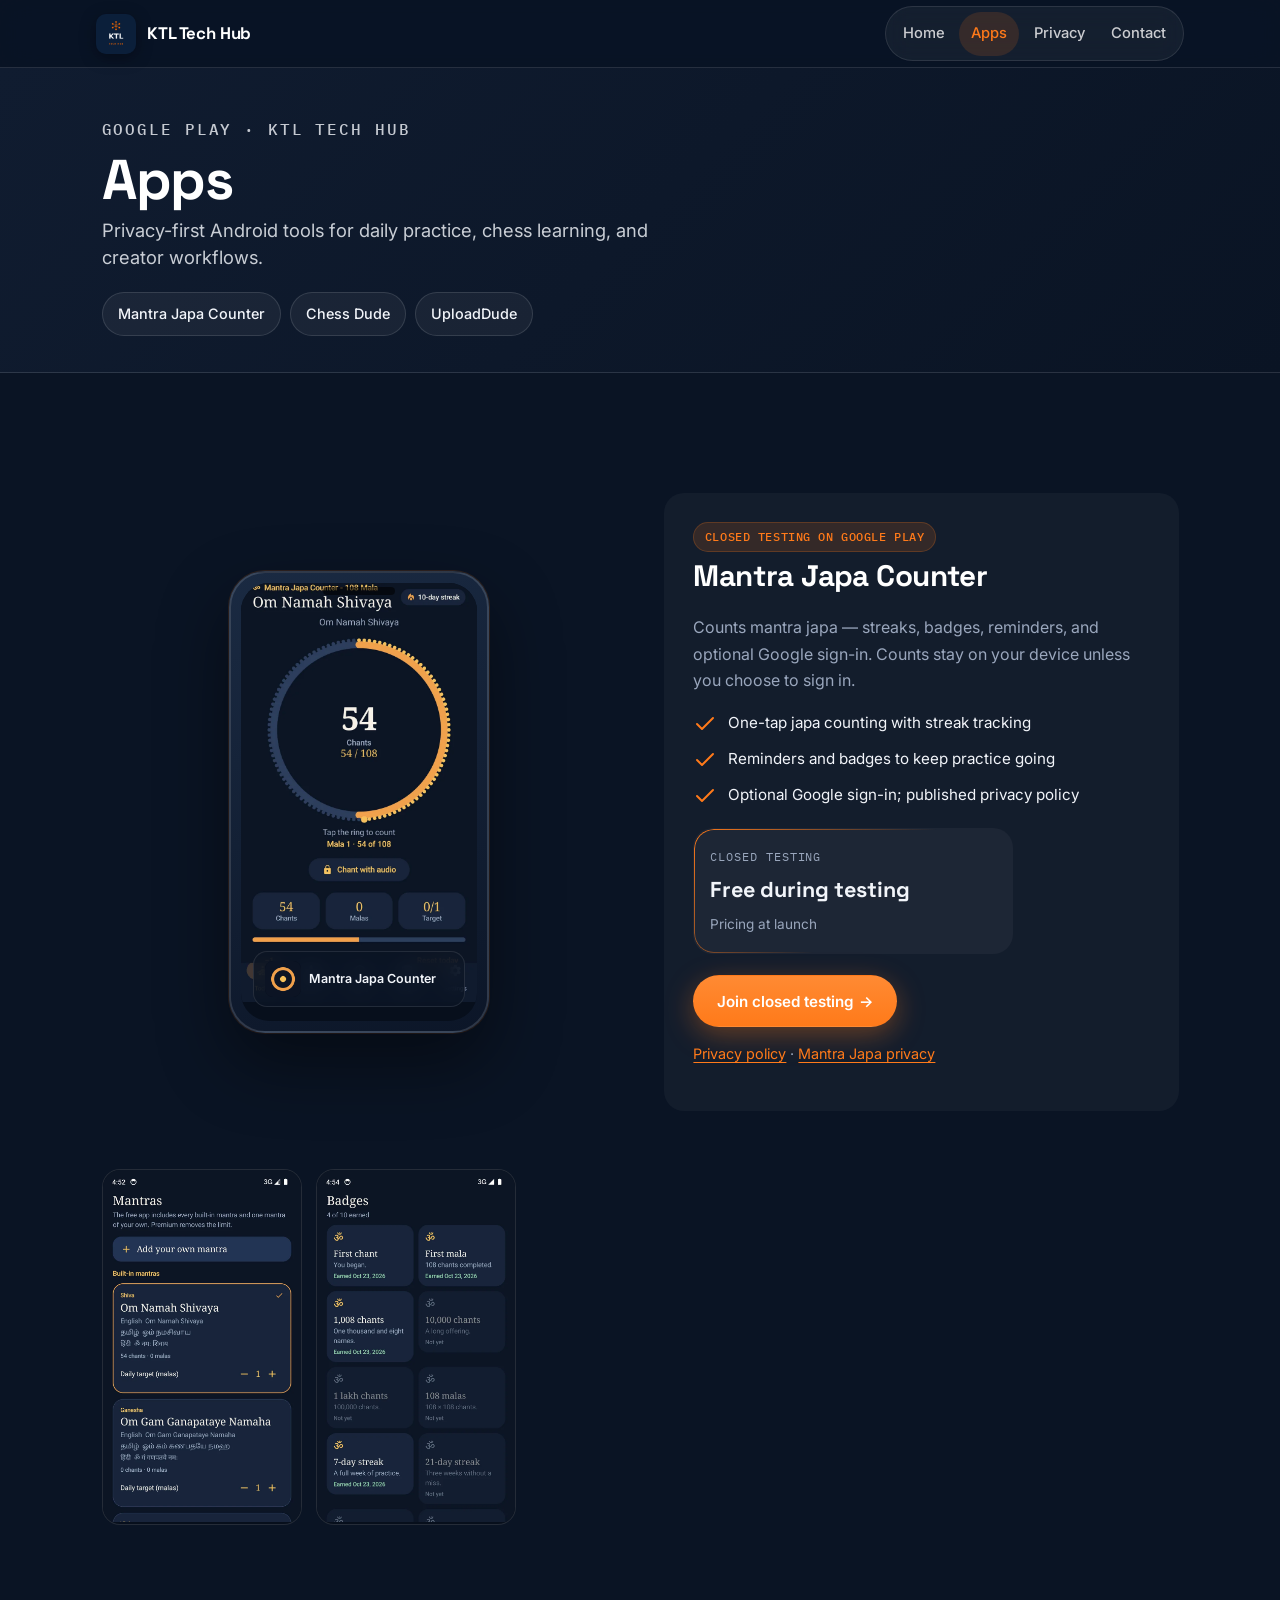
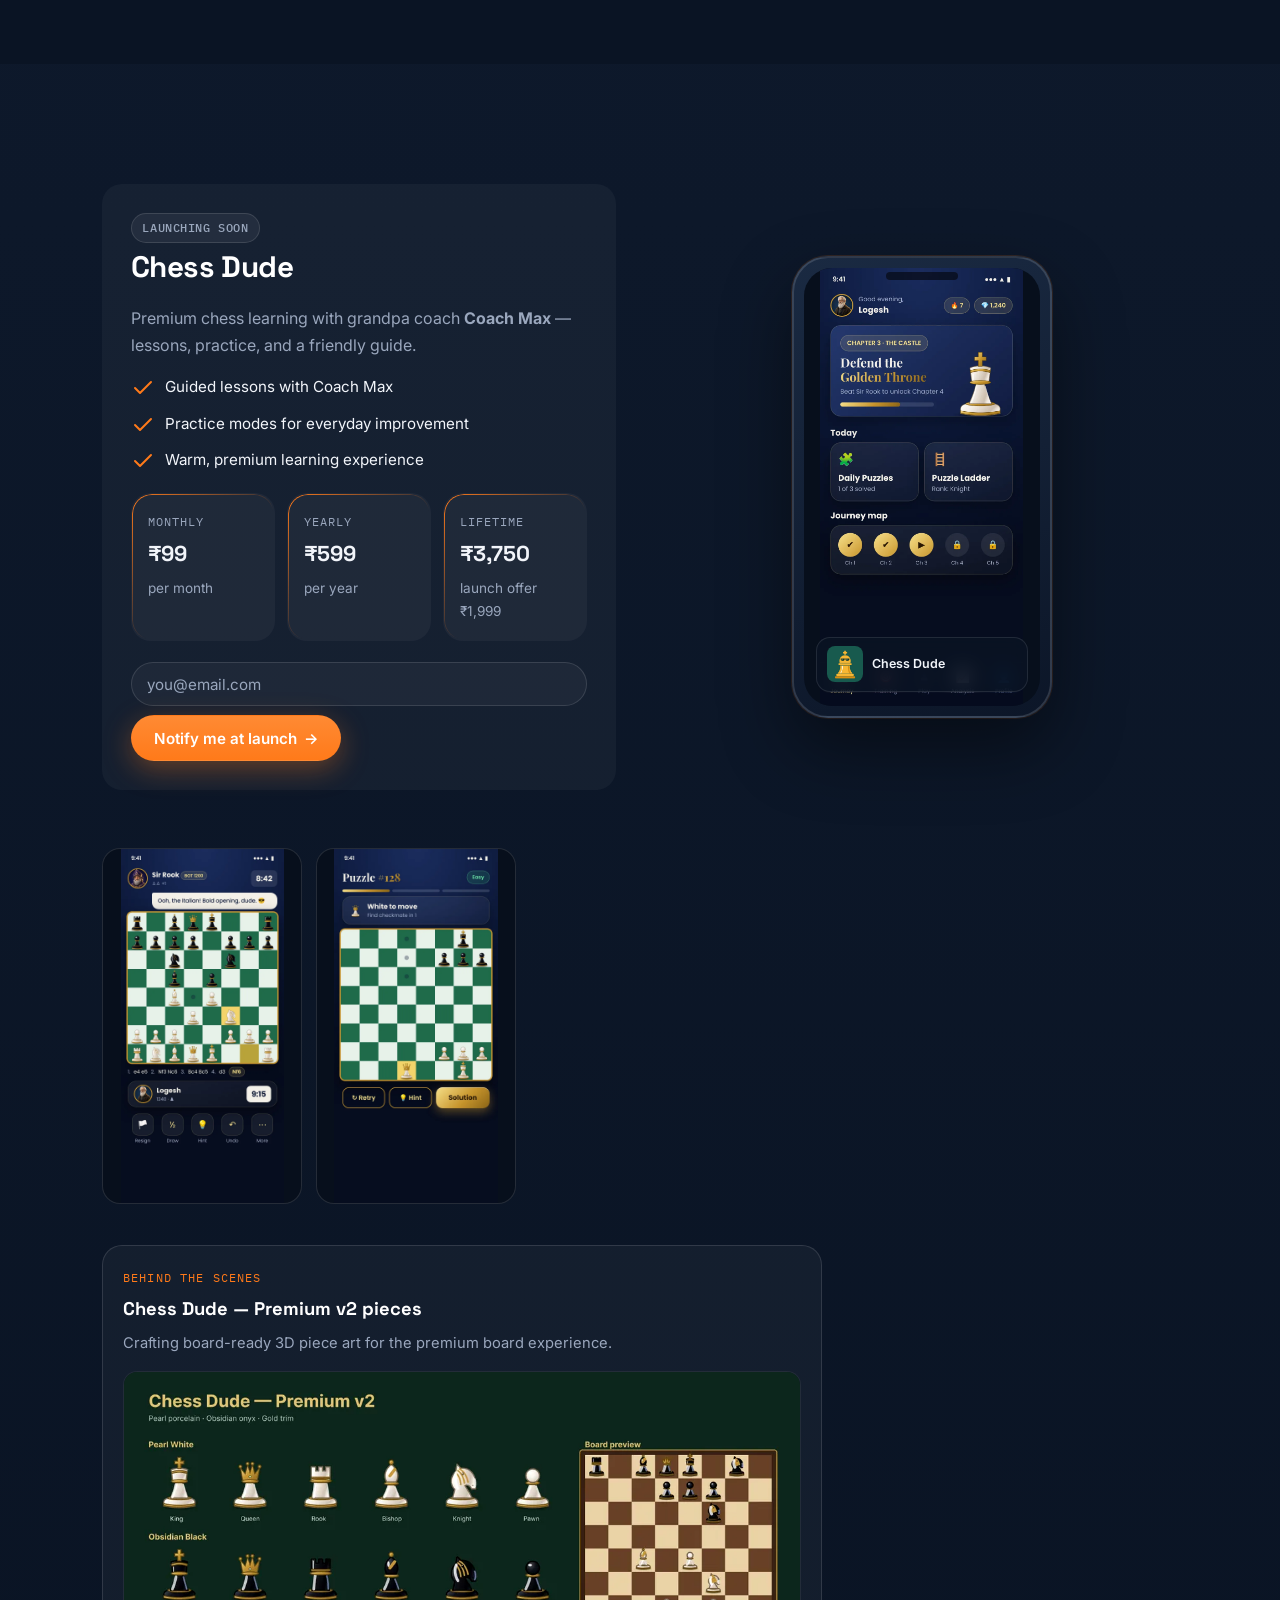
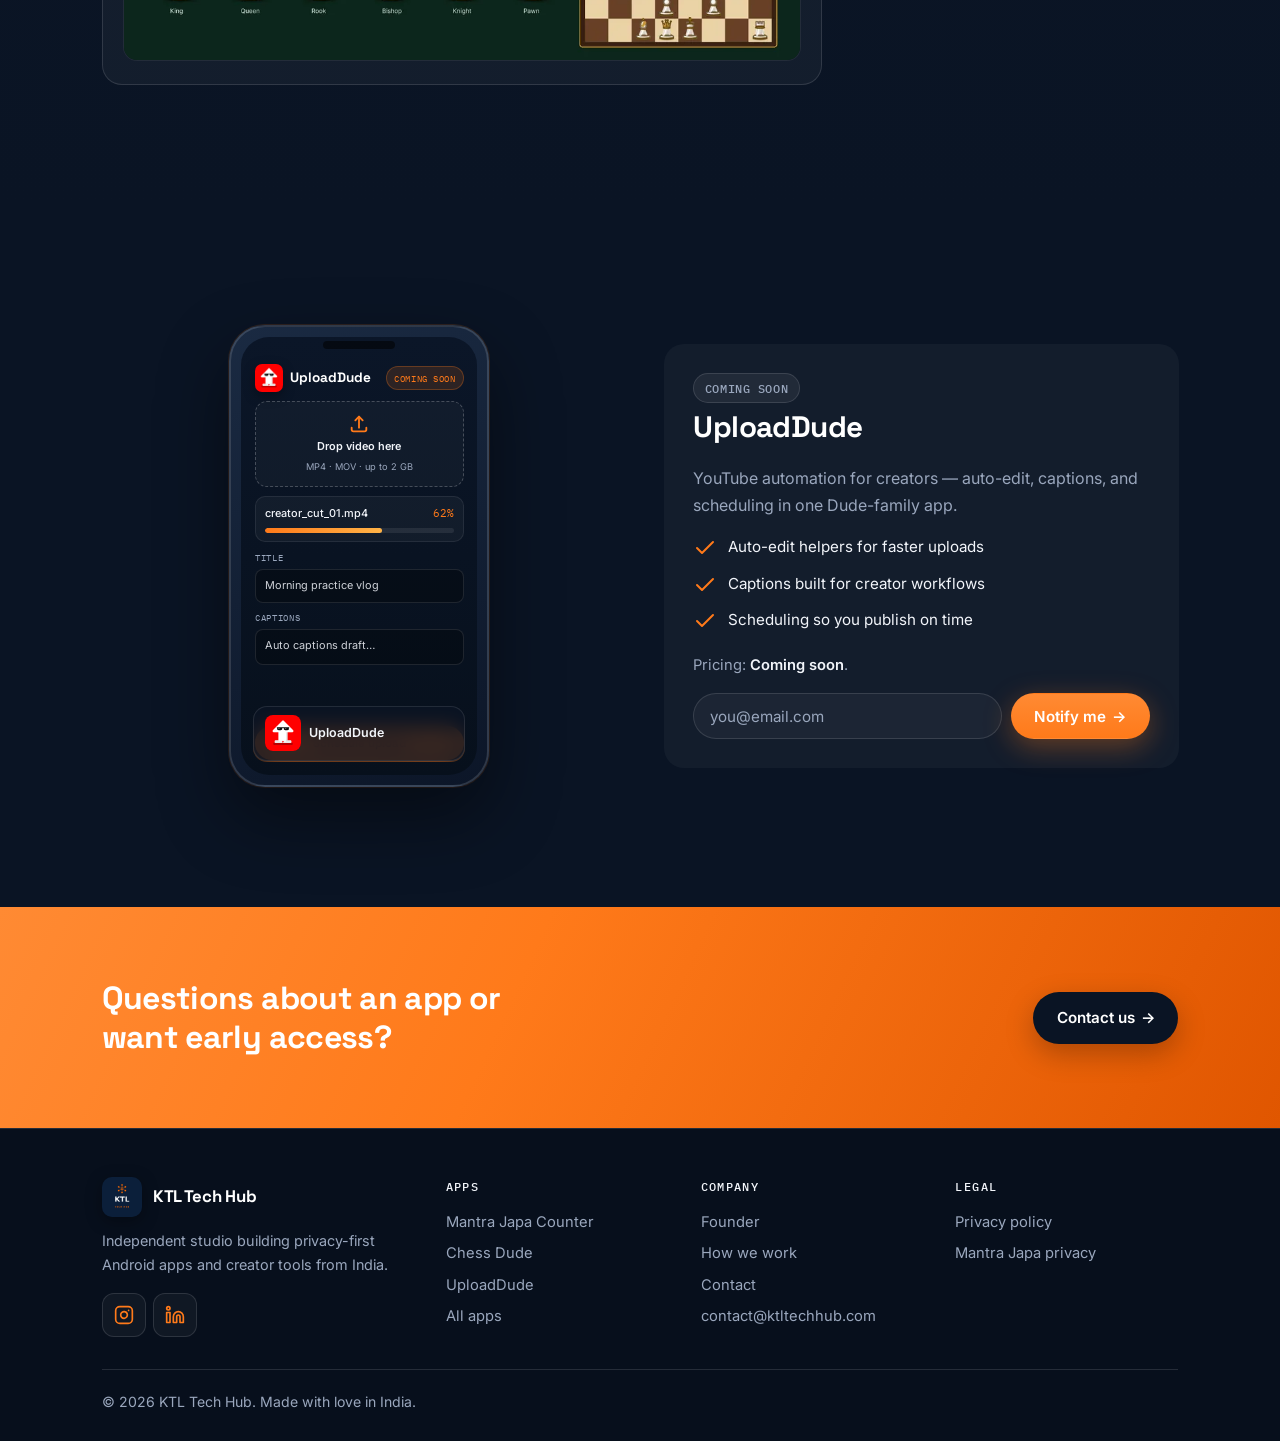
==== commit a6ce0a98: "Add UploadDude icon" ====
--- a/apps.html
+++ b/apps.html
@@ -16,7 +16,7 @@
   {"@context":"https://schema.org","@graph":[
     {"@type":"SoftwareApplication","name":"Mantra Japa Counter","applicationCategory":"LifestyleApplication","operatingSystem":"Android","offers":{"@type":"Offer","price":"0","priceCurrency":"INR","description":"Free during closed testing; pricing announced at launch"},"publisher":{"@type":"Organization","name":"KTL Tech Hub"}},
     {"@type":"SoftwareApplication","name":"Chess Dude","applicationCategory":"EducationalApplication","operatingSystem":"Android","offers":{"@type":"Offer","price":"99.00","priceCurrency":"INR"},"publisher":{"@type":"Organization","name":"KTL Tech Hub"}},
-    {"@type":"SoftwareApplication","name":"UploadDude","applicationCategory":"MultimediaApplication","operatingSystem":"Android","offers":{"@type":"Offer","price":"0","priceCurrency":"INR","availability":"https://schema.org/ComingSoon"},"publisher":{"@type":"Organization","name":"KTL Tech Hub"}}
+    {"@type":"SoftwareApplication","name":"UploadDude","applicationCategory":"MultimediaApplication","operatingSystem":"Android","image":"https://ktltechhub.com/icon-uploaddude.png","offers":{"@type":"Offer","price":"0","priceCurrency":"INR","availability":"https://schema.org/ComingSoon"},"publisher":{"@type":"Organization","name":"KTL Tech Hub"}}
   ]}
   </script>
   <link rel="preconnect" href="https://fonts.googleapis.com">
@@ -173,7 +173,10 @@
               <div class="phone-screen phone-screen--mock">
                 <div class="ud-mock" aria-hidden="true">
                   <div class="ud-mock-top">
-                    <span class="ud-mock-title">UploadDude</span>
+                    <div class="ud-mock-brand">
+                      <img class="ud-mock-icon" src="icon-uploaddude.png" width="28" height="28" alt="">
+                      <span class="ud-mock-title">UploadDude</span>
+                    </div>
                     <span class="ud-mock-chip">Coming soon</span>
                   </div>
                   <div class="ud-drop">
@@ -198,6 +201,10 @@
                   </label>
                   <button class="ud-schedule" type="button" tabindex="-1">Schedule upload</button>
                 </div>
+                <div class="phone-badge">
+                  <img src="icon-uploaddude.png" width="36" height="36" alt="" loading="lazy">
+                  <span>UploadDude</span>
+                </div>
               </div>
             </div>
           </div>
--- a/styles.css
+++ b/styles.css
@@ -983,6 +983,21 @@
   display: flex; align-items: center; justify-content: space-between; gap: 0.4rem;
   margin-top: 0.55rem;
 }
+.ud-mock-brand {
+  display: flex; align-items: center; gap: 0.45rem; min-width: 0;
+}
+.phone-screen .ud-mock-icon,
+.ud-mock-icon {
+  width: 28px !important;
+  height: 28px !important;
+  border-radius: 7px;
+  object-fit: contain;
+  object-position: center;
+  flex-shrink: 0;
+  background: transparent;
+  box-shadow: 0 4px 12px rgba(0,0,0,0.35);
+}
+
 .ud-mock-title {
   font-family: var(--font-display); font-weight: 700; font-size: 0.85rem; color: var(--white);
 }
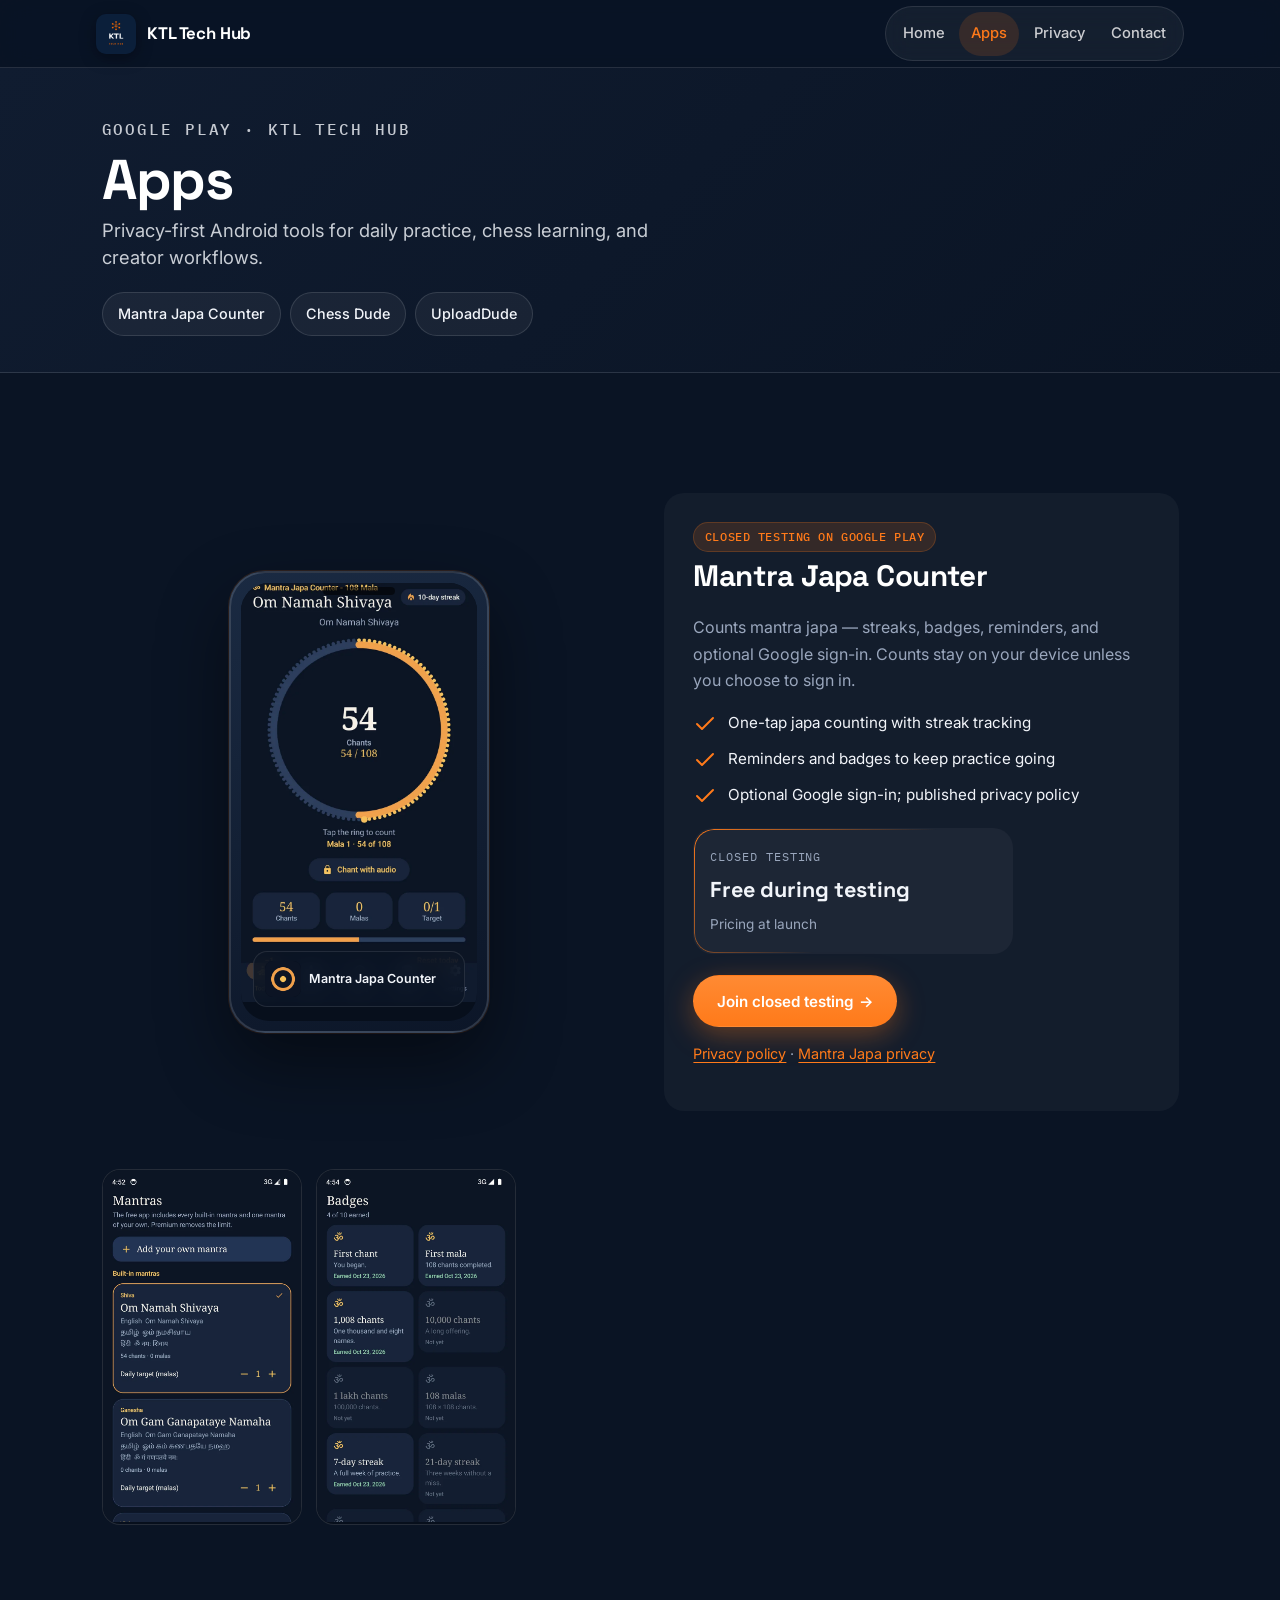
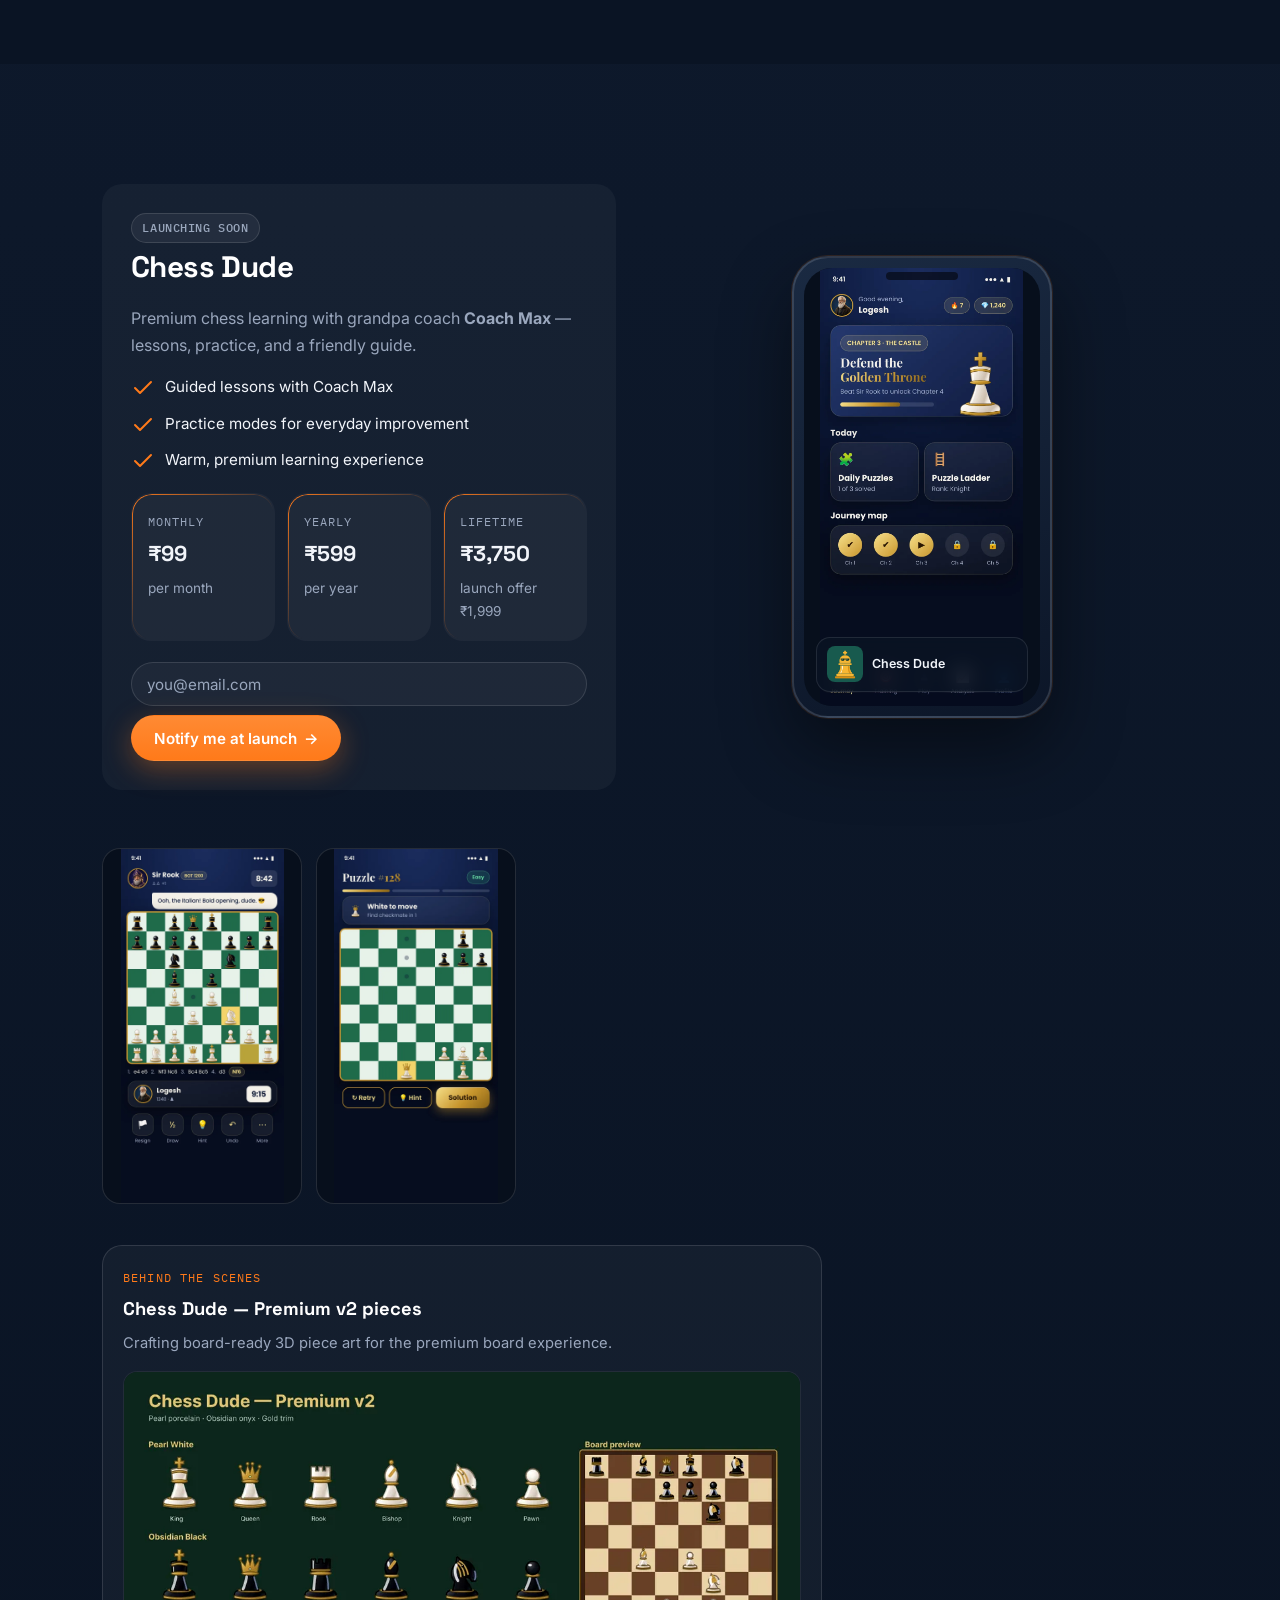
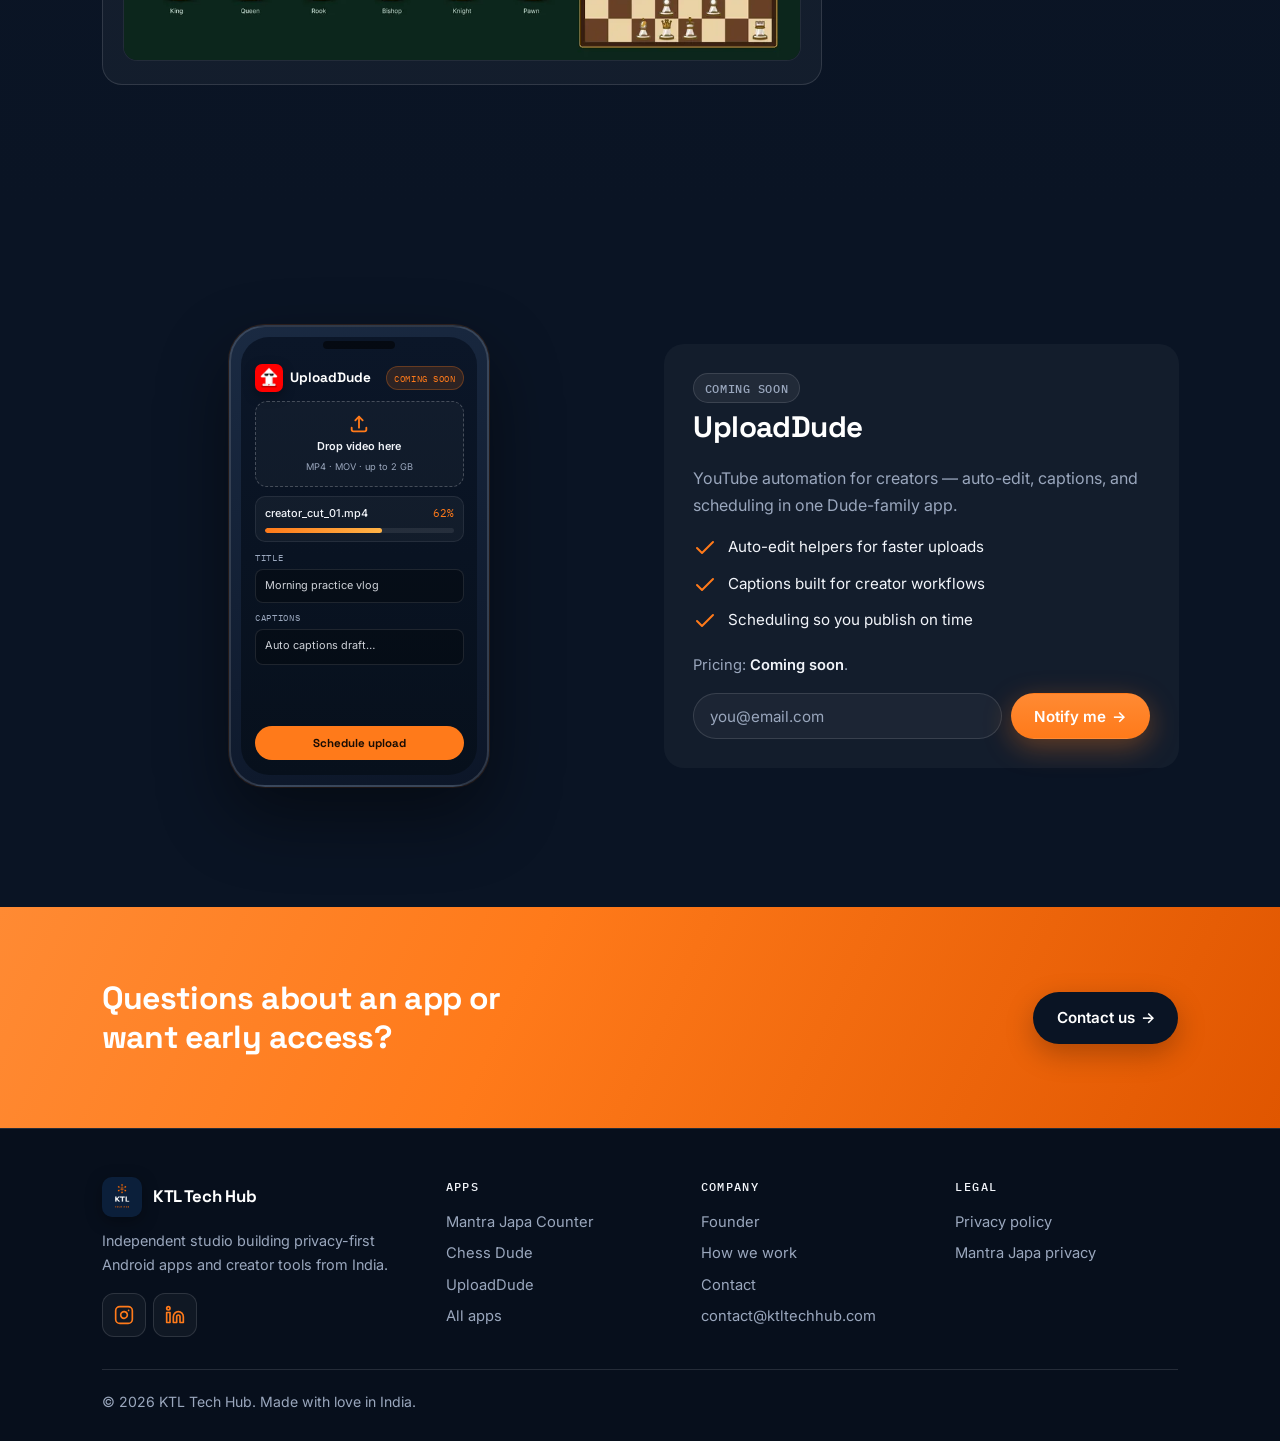
==== commit 62f1c73c: "Fix UploadDude mockup badge overlap" ====
--- a/apps.html
+++ b/apps.html
@@ -201,10 +201,6 @@
                   </label>
                   <button class="ud-schedule" type="button" tabindex="-1">Schedule upload</button>
                 </div>
-                <div class="phone-badge">
-                  <img src="icon-uploaddude.png" width="36" height="36" alt="" loading="lazy">
-                  <span>UploadDude</span>
-                </div>
               </div>
             </div>
           </div>
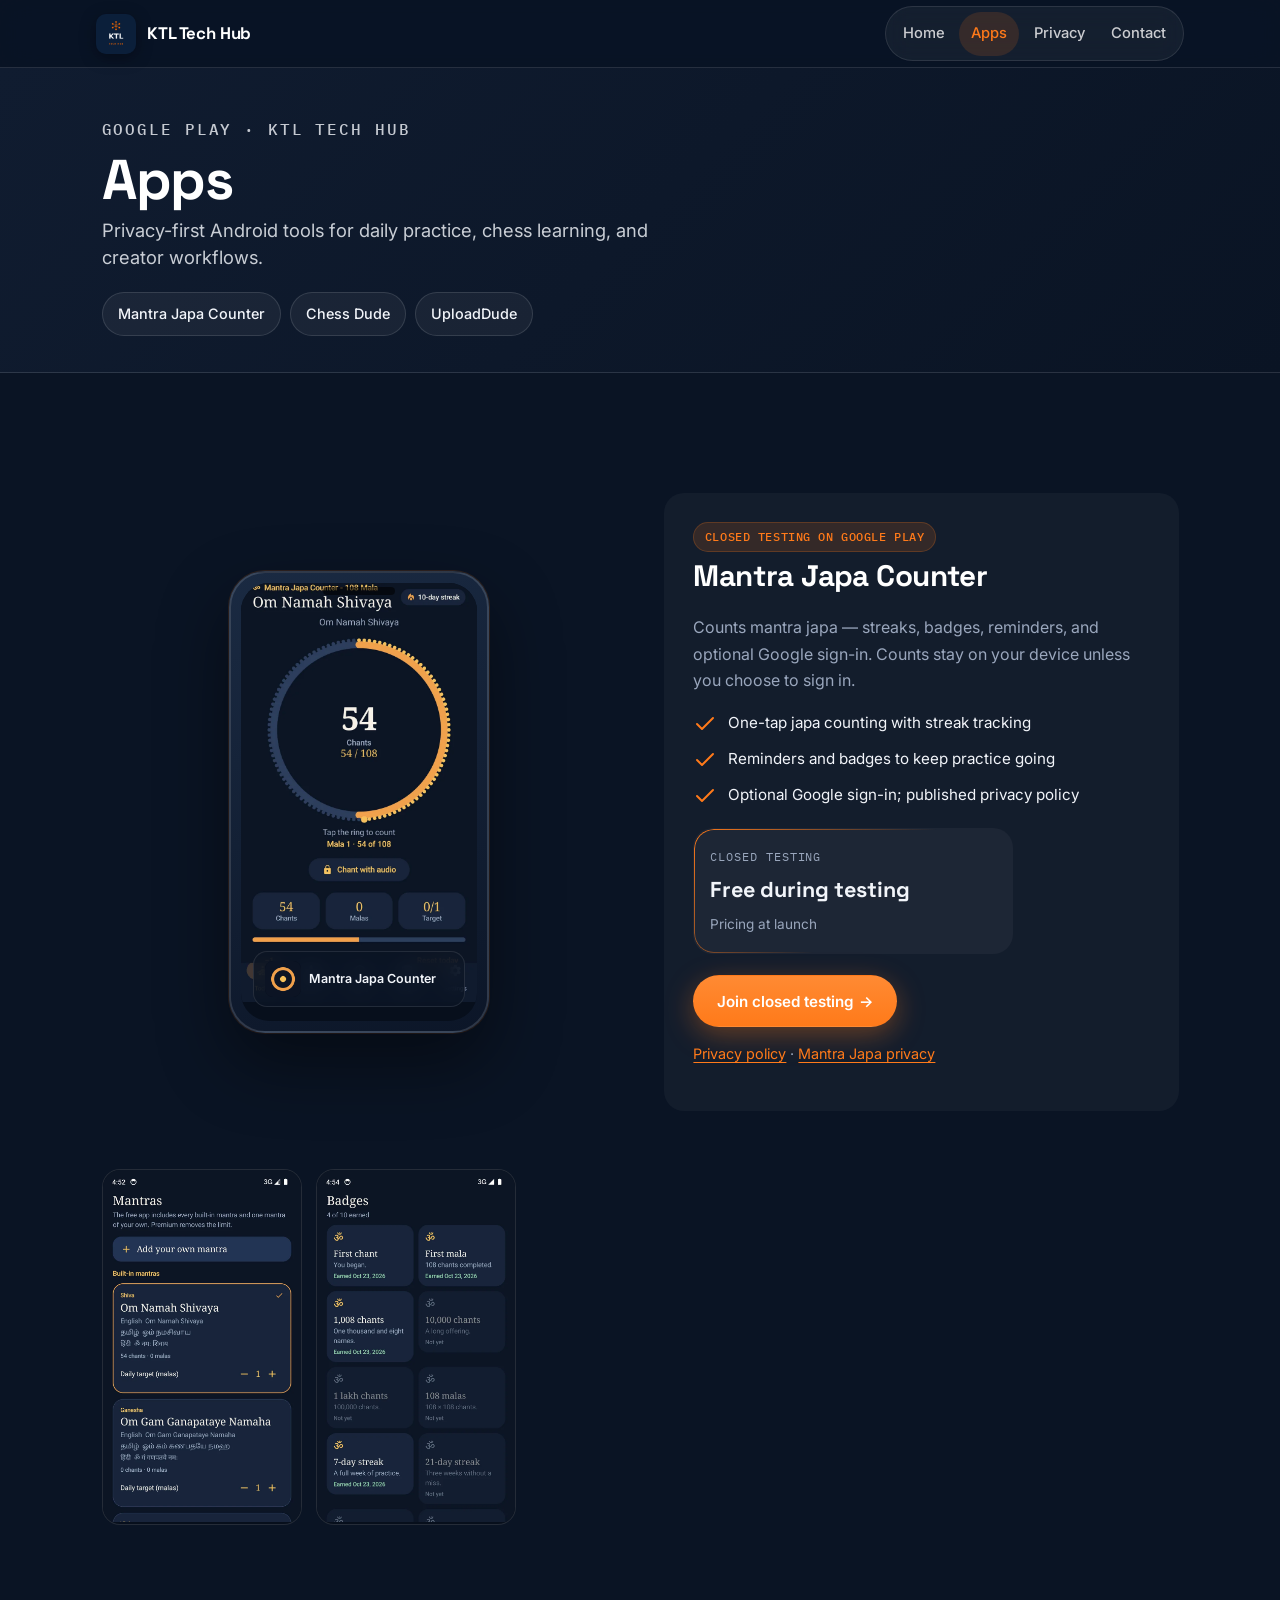
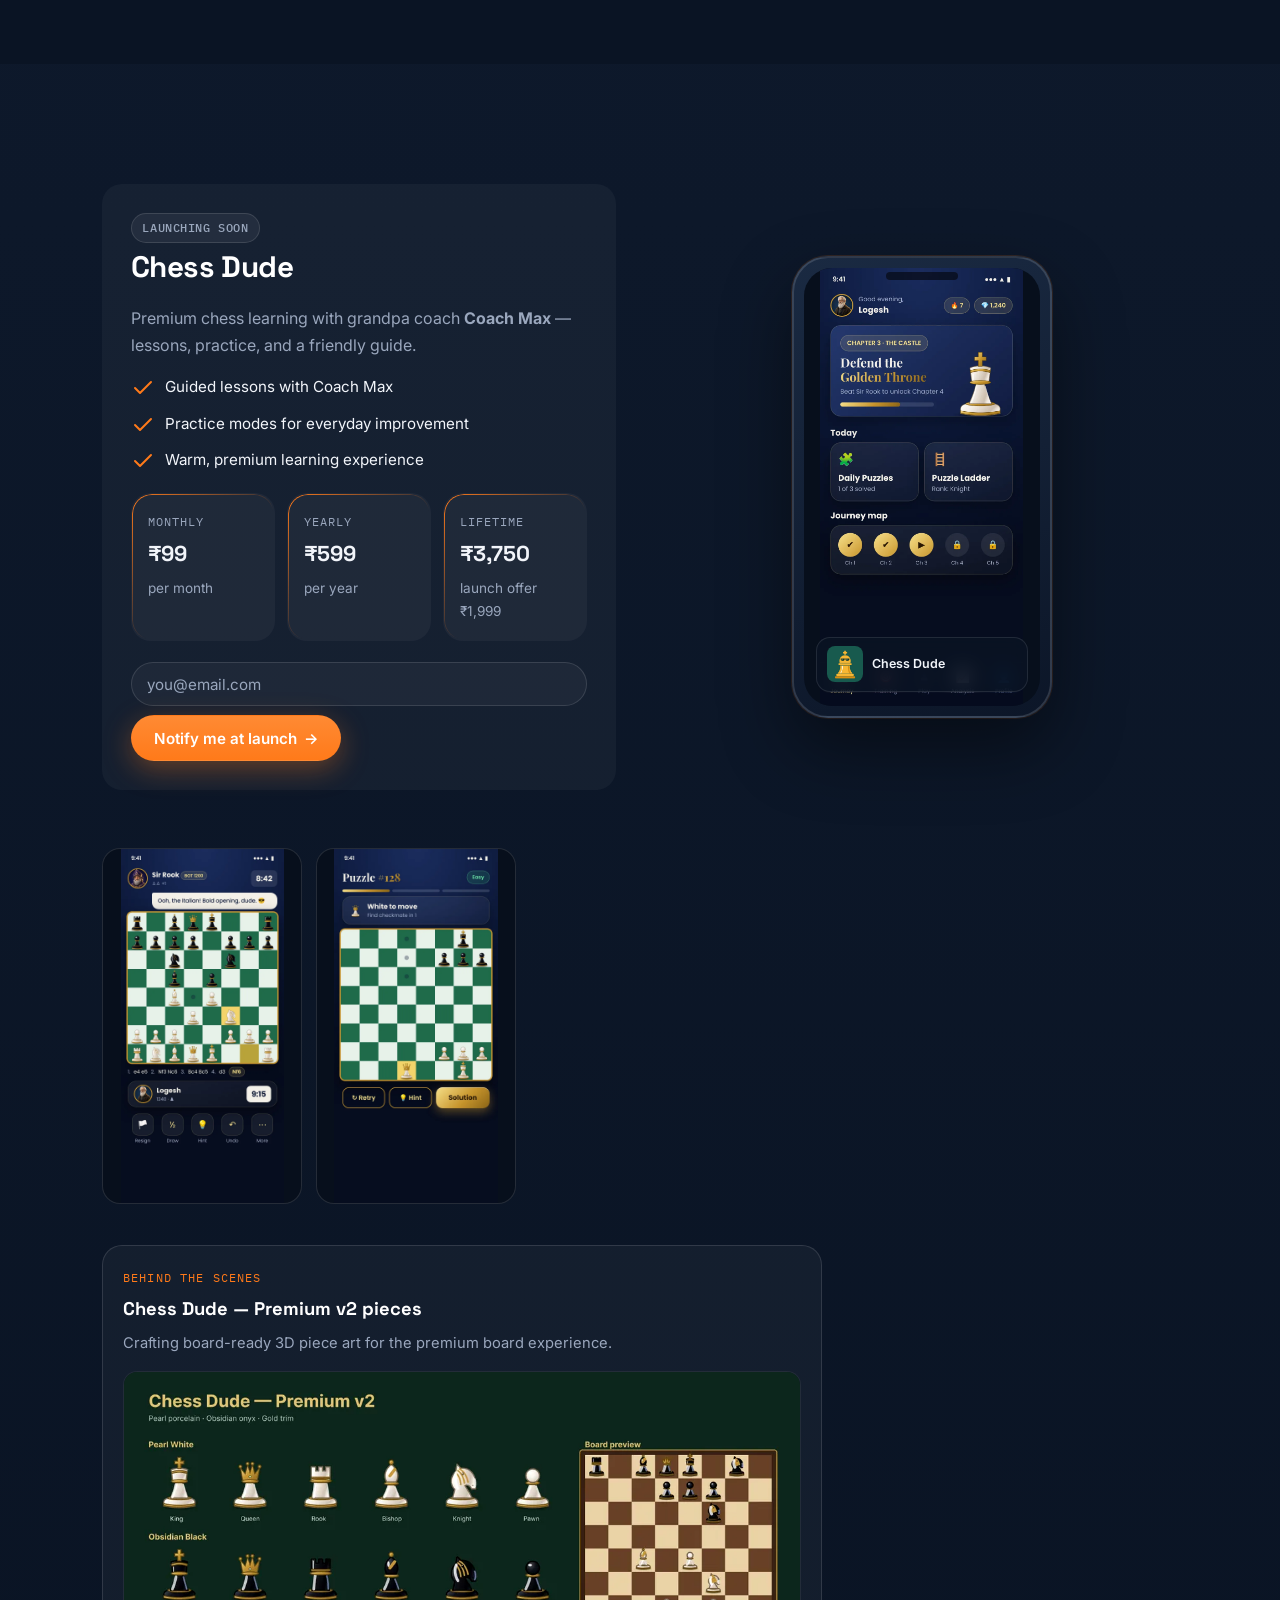
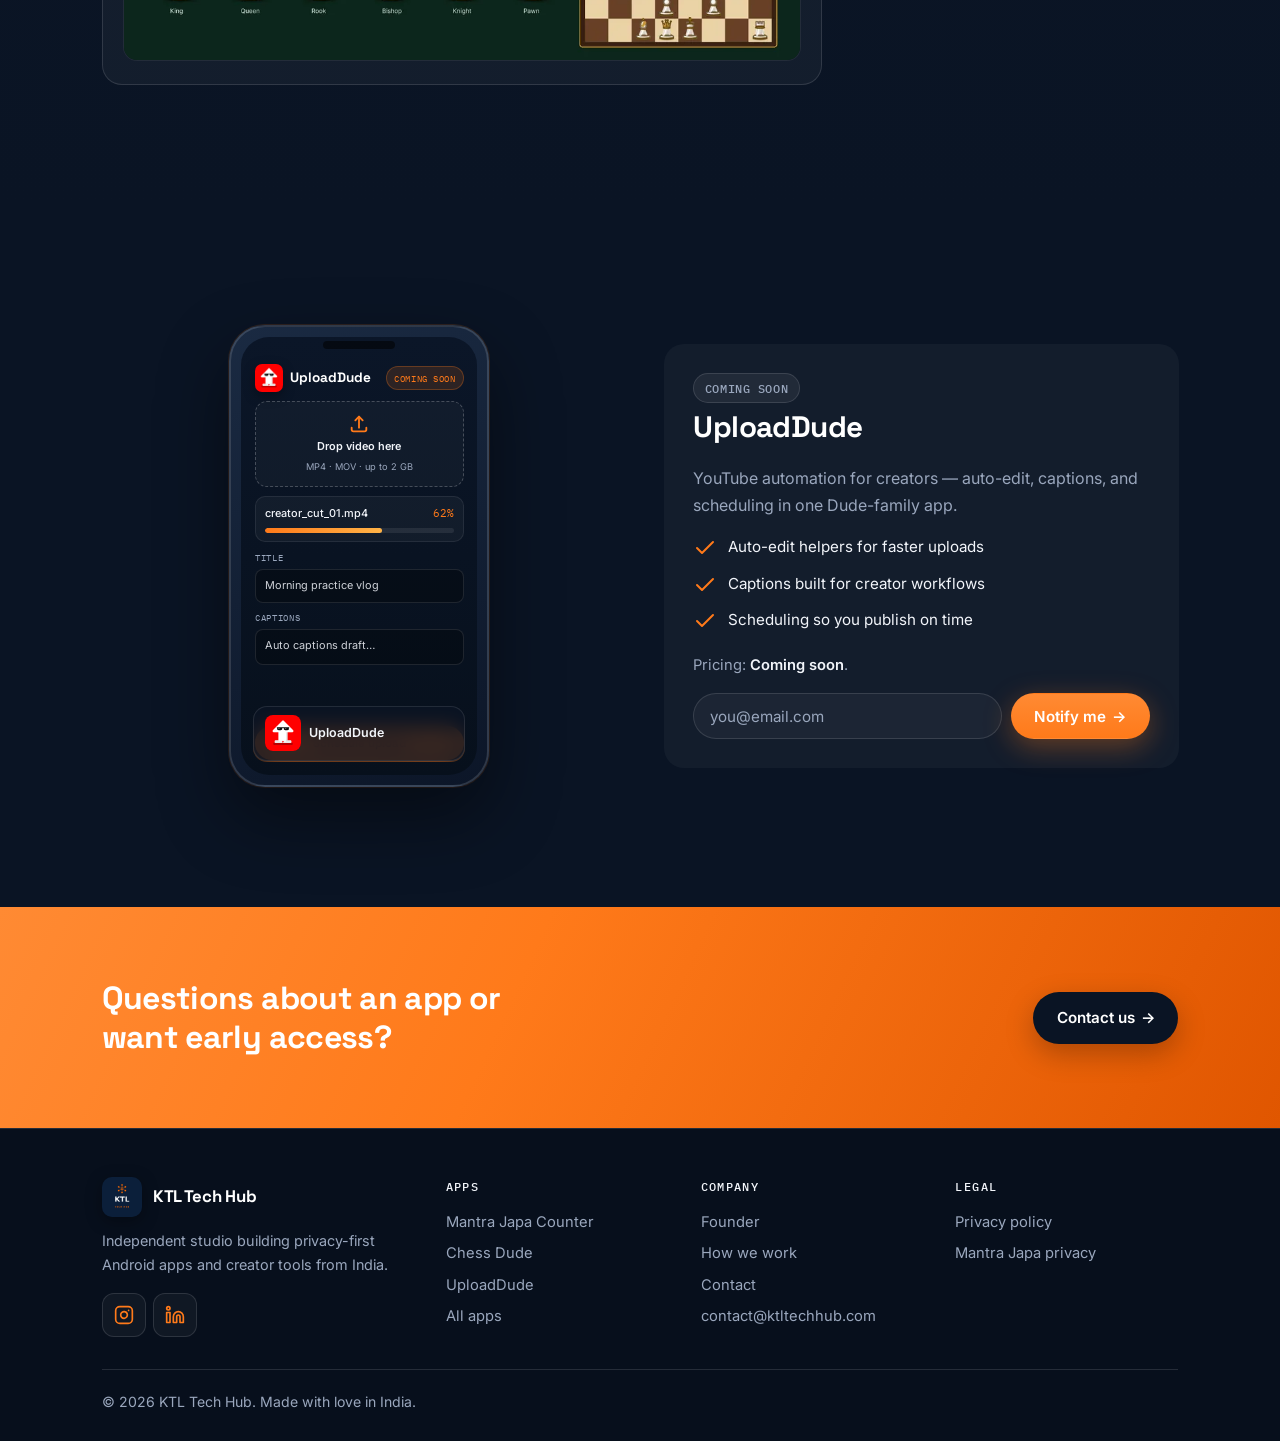
==== commit 8c97b14d: "Restore UploadDude phone badge" ====
--- a/apps.html
+++ b/apps.html
@@ -201,6 +201,10 @@
                   </label>
                   <button class="ud-schedule" type="button" tabindex="-1">Schedule upload</button>
                 </div>
+                <div class="phone-badge">
+                  <img src="icon-uploaddude.png" width="36" height="36" alt="" loading="lazy">
+                  <span>UploadDude</span>
+                </div>
               </div>
             </div>
           </div>
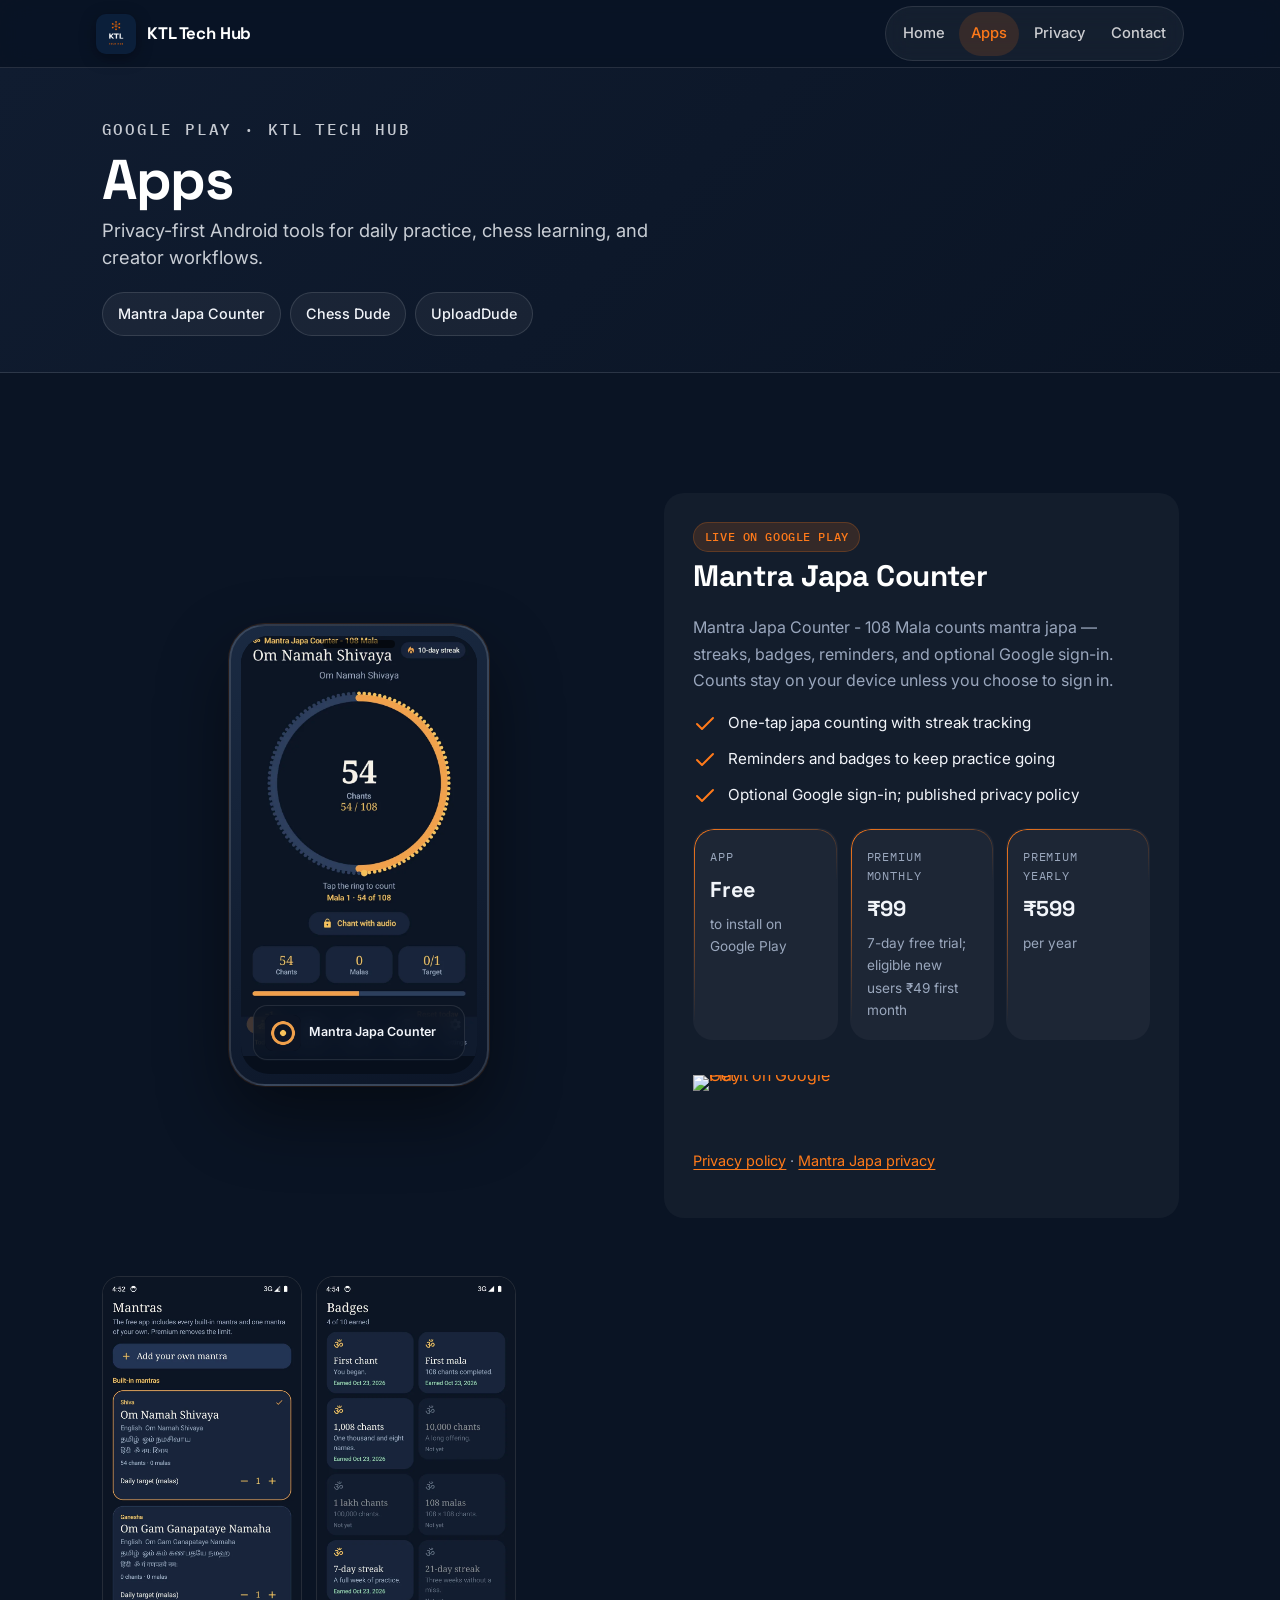
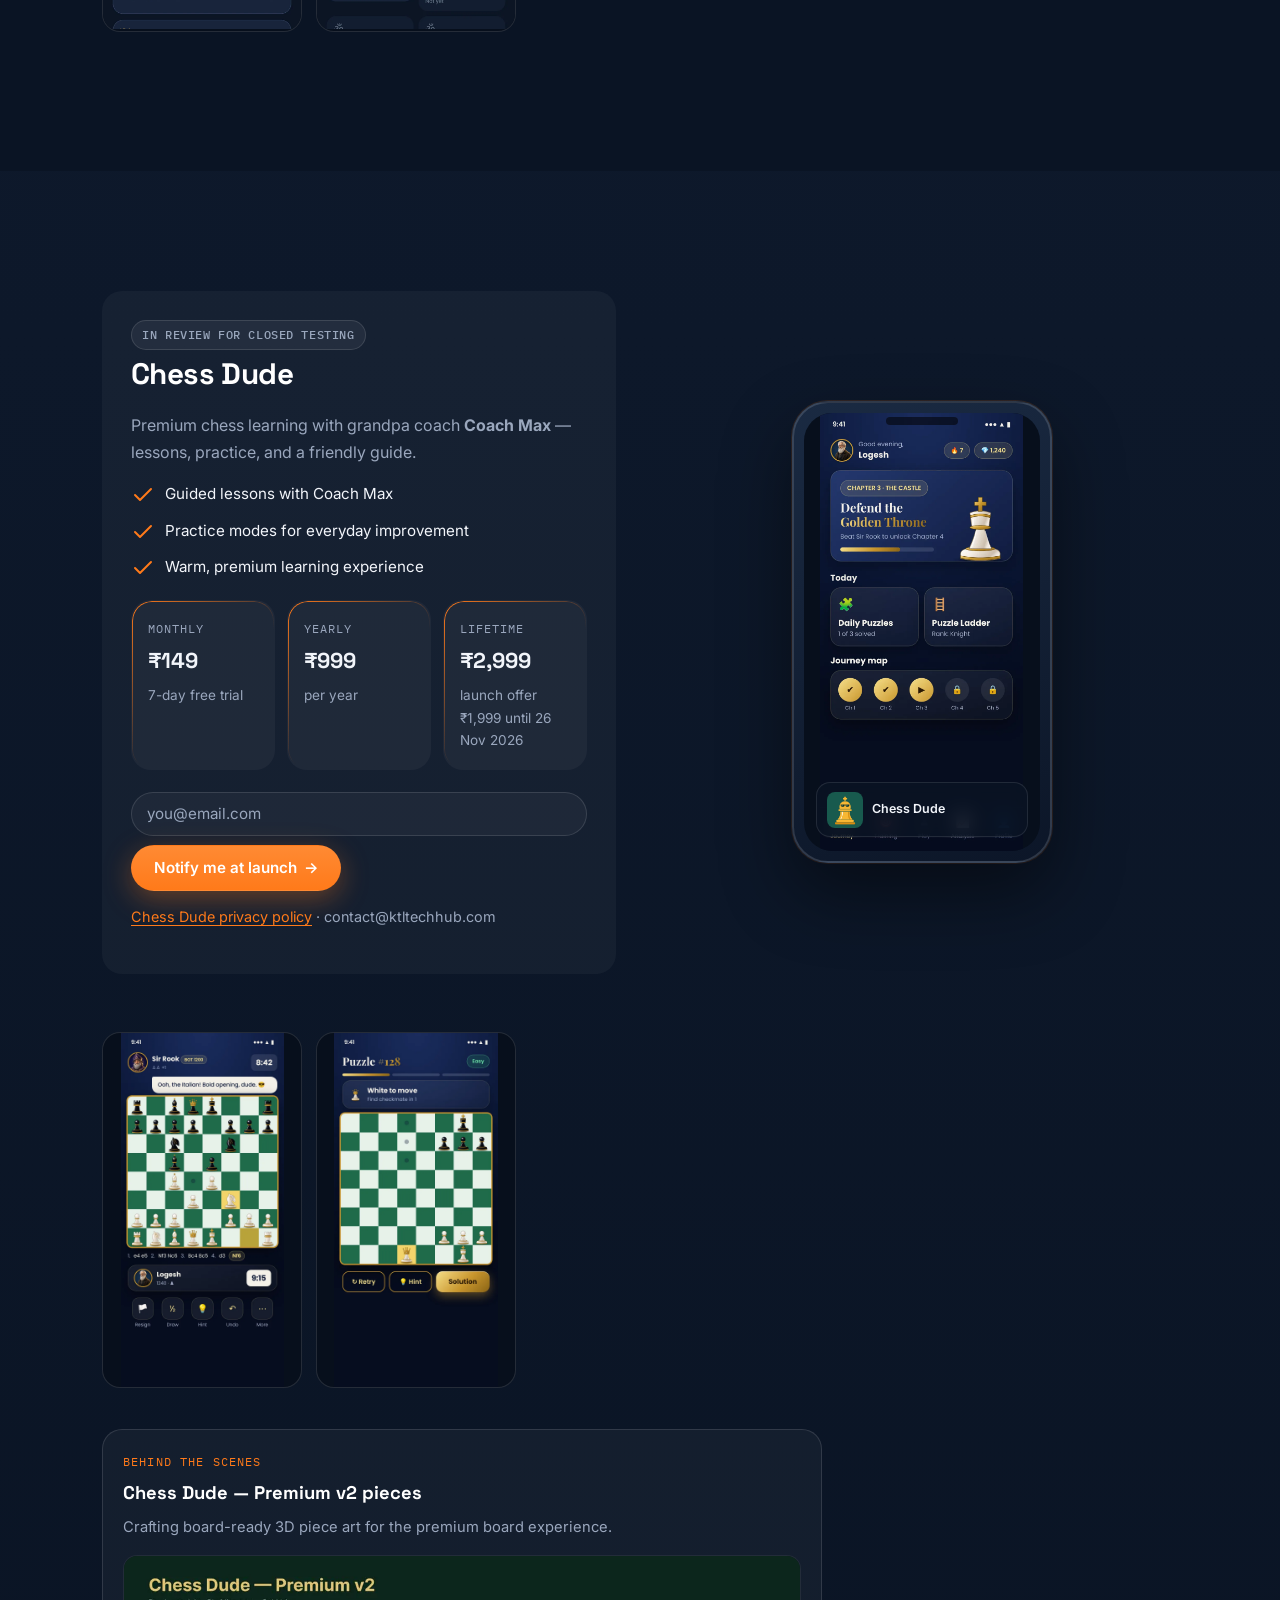
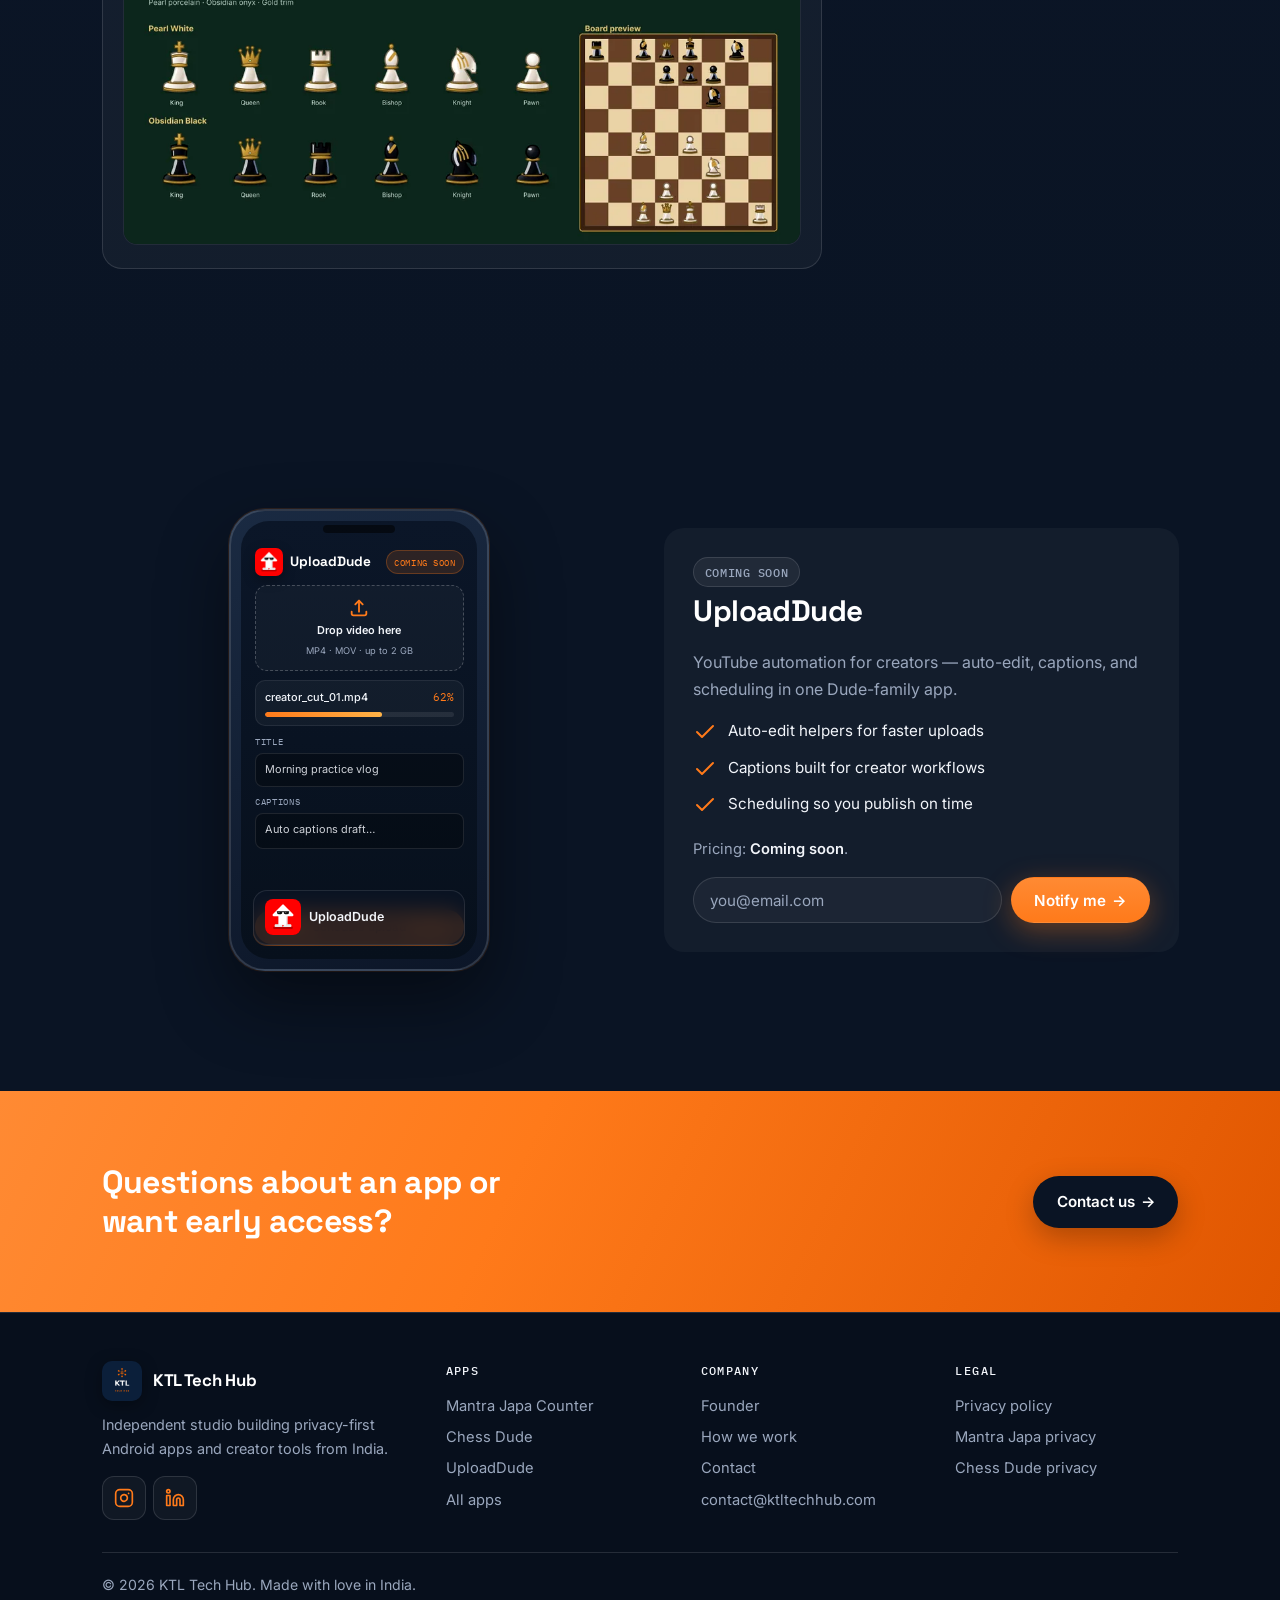
==== commit 00f1a902: "Mantra Japa live on Play, Chess Dude prices/status, privacy links" ====
--- a/apps.html
+++ b/apps.html
@@ -5,7 +5,7 @@
   <meta name="viewport" content="width=device-width, initial-scale=1">
   <title>Apps – KTL Tech Hub</title>
   <link rel="canonical" href="https://ktltechhub.com/apps.html">
-  <meta name="description" content="Android apps by KTL Tech Hub: Mantra Japa Counter, Chess Dude, and UploadDude. Pricing, features, and early access.">
+  <meta name="description" content="Android apps by KTL Tech Hub: Mantra Japa Counter - 108 Mala is on Google Play; Chess Dude and UploadDude are on the way. Pricing, features, and privacy.">
   <meta property="og:title" content="Apps – KTL Tech Hub">
   <meta property="og:description" content="Mantra Japa Counter, Chess Dude, and UploadDude from KTL Tech Hub.">
   <meta property="og:url" content="https://ktltechhub.com/apps.html">
@@ -14,8 +14,8 @@
   <meta name="twitter:image" content="https://ktltechhub.com/og-banner.png">
   <script type="application/ld+json">
   {"@context":"https://schema.org","@graph":[
-    {"@type":"SoftwareApplication","name":"Mantra Japa Counter","applicationCategory":"LifestyleApplication","operatingSystem":"Android","offers":{"@type":"Offer","price":"0","priceCurrency":"INR","description":"Free during closed testing; pricing announced at launch"},"publisher":{"@type":"Organization","name":"KTL Tech Hub"}},
-    {"@type":"SoftwareApplication","name":"Chess Dude","applicationCategory":"EducationalApplication","operatingSystem":"Android","offers":{"@type":"Offer","price":"99.00","priceCurrency":"INR"},"publisher":{"@type":"Organization","name":"KTL Tech Hub"}},
+    {"@type":"SoftwareApplication","name":"Mantra Japa Counter - 108 Mala","url":"https://play.google.com/store/apps/details?id=com.ktltechhub.mantrajapa","image":"https://ktltechhub.com/icon-mantra-japa.png","applicationCategory":"LifestyleApplication","operatingSystem":"Android","offers":{"@type":"Offer","price":"0","priceCurrency":"INR","availability":"https://schema.org/InStock","description":"Free to install on Google Play; optional Premium ₹99/mo or ₹599/yr"},"publisher":{"@type":"Organization","name":"KTL Tech Hub"}},
+    {"@type":"SoftwareApplication","name":"Chess Dude","applicationCategory":"EducationalApplication","operatingSystem":"Android","image":"https://ktltechhub.com/icon-chess-dude.png","offers":{"@type":"Offer","price":"149.00","priceCurrency":"INR","availability":"https://schema.org/ComingSoon","description":"Monthly ₹149 (7-day free trial), yearly ₹999, or lifetime ₹2,999 (launch offer ₹1,999 until 26 Nov 2026)"},"publisher":{"@type":"Organization","name":"KTL Tech Hub"}},
     {"@type":"SoftwareApplication","name":"UploadDude","applicationCategory":"MultimediaApplication","operatingSystem":"Android","image":"https://ktltechhub.com/icon-uploaddude.png","offers":{"@type":"Offer","price":"0","priceCurrency":"INR","availability":"https://schema.org/ComingSoon"},"publisher":{"@type":"Organization","name":"KTL Tech Hub"}}
   ]}
   </script>
@@ -79,22 +79,22 @@
             </div>
           </div>
           <div class="feature-copy">
-            <span class="badge">Closed testing on Google Play</span>
+            <span class="badge">Live on Google Play</span>
             <h2 id="mantra-heading">Mantra Japa Counter</h2>
-            <p>Counts mantra japa — streaks, badges, reminders, and optional Google sign-in. Counts stay on your device unless you choose to sign in.</p>
+            <p>Mantra Japa Counter - 108 Mala counts mantra japa — streaks, badges, reminders, and optional Google sign-in. Counts stay on your device unless you choose to sign in.</p>
             <ul class="feature-list">
               <li><svg class="icon-svg" viewBox="0 0 24 24" aria-hidden="true"><path d="M20 6 9 17l-5-5"/></svg><span>One-tap japa counting with streak tracking</span></li>
               <li><svg class="icon-svg" viewBox="0 0 24 24" aria-hidden="true"><path d="M20 6 9 17l-5-5"/></svg><span>Reminders and badges to keep practice going</span></li>
               <li><svg class="icon-svg" viewBox="0 0 24 24" aria-hidden="true"><path d="M20 6 9 17l-5-5"/></svg><span>Optional Google sign-in; published privacy policy</span></li>
             </ul>
-            <div class="price-table price-table--single" aria-label="Mantra Japa pricing">
-              <div class="price-card">
-                <div class="plan">Closed testing</div>
-                <div class="amount">Free during testing</div>
-                <p class="note">Pricing at launch</p>
-              </div>
-            </div>
-            <a class="btn btn-primary" href="https://play.google.com/apps/testing/com.ktltechhub.mantrajapa" rel="noopener noreferrer">Join closed testing</a>
+            <div class="price-table" aria-label="Mantra Japa Counter pricing">
+              <div class="price-card"><div class="plan">App</div><div class="amount">Free</div><p class="note">to install on Google Play</p></div>
+              <div class="price-card"><div class="plan">Premium monthly</div><div class="amount">₹99</div><p class="note">7-day free trial; eligible new users ₹49 first month</p></div>
+              <div class="price-card"><div class="plan">Premium yearly</div><div class="amount">₹599</div><p class="note">per year</p></div>
+            </div>
+            <a class="play-badge" href="https://play.google.com/store/apps/details?id=com.ktltechhub.mantrajapa" rel="noopener noreferrer">
+              <img src="img/google-play-badge.png" alt="Get it on Google Play" width="215" height="83">
+            </a>
             <p class="app-meta" style="margin-top:0.9rem;font-size:0.9rem;color:var(--muted)"><a href="privacy.html">Privacy policy</a> · <a href="privacy-mantra-japa.html">Mantra Japa privacy</a></p>
           </div>
         </article>
@@ -124,7 +124,7 @@
             </div>
           </div>
           <div class="feature-copy">
-            <span class="badge badge-muted">Launching soon</span>
+            <span class="badge badge-muted">In review for closed testing</span>
             <h2 id="chess-heading">Chess Dude</h2>
             <p>Premium chess learning with grandpa coach <strong>Coach Max</strong> — lessons, practice, and a friendly guide.</p>
             <ul class="feature-list">
@@ -133,9 +133,9 @@
               <li><svg class="icon-svg" viewBox="0 0 24 24" aria-hidden="true"><path d="M20 6 9 17l-5-5"/></svg><span>Warm, premium learning experience</span></li>
             </ul>
             <div class="price-table" aria-label="Chess Dude pricing">
-              <div class="price-card"><div class="plan">Monthly</div><div class="amount">₹99</div><p class="note">per month</p></div>
-              <div class="price-card"><div class="plan">Yearly</div><div class="amount">₹599</div><p class="note">per year</p></div>
-              <div class="price-card"><div class="plan">Lifetime</div><div class="amount">₹3,750</div><p class="note">launch offer ₹1,999</p></div>
+              <div class="price-card"><div class="plan">Monthly</div><div class="amount">₹149</div><p class="note">7-day free trial</p></div>
+              <div class="price-card"><div class="plan">Yearly</div><div class="amount">₹999</div><p class="note">per year</p></div>
+              <div class="price-card"><div class="plan">Lifetime</div><div class="amount">₹2,999</div><p class="note">launch offer ₹1,999 until 26 Nov 2026</p></div>
             </div>
             <form class="notify-form" action="https://formspree.io/f/xnppoqgd" method="POST">
               <input type="hidden" name="app" value="Chess Dude">
@@ -143,6 +143,7 @@
               <input id="notify-chess-apps" type="email" name="email" required placeholder="you@email.com" autocomplete="email">
               <button class="btn btn-primary" type="submit">Notify me at launch</button>
             </form>
+            <p class="app-meta" style="margin-top:0.9rem;font-size:0.9rem;color:var(--muted)"><a href="privacy-chess-dude.html">Chess Dude privacy policy</a> · contact@ktltechhub.com</p>
           </div>
         </article>
         <div class="shot-gallery reveal reveal-delay-1" role="region" aria-roledescription="carousel" aria-label="Chess Dude screenshots" tabindex="0">
@@ -278,6 +279,7 @@
           <ul>
             <li><a href="privacy.html">Privacy policy</a></li>
             <li><a href="privacy-mantra-japa.html">Mantra Japa privacy</a></li>
+            <li><a href="privacy-chess-dude.html">Chess Dude privacy</a></li>
           </ul>
         </div>
       </div>
--- a/styles.css
+++ b/styles.css
@@ -1245,3 +1245,25 @@
   color: var(--muted);
   line-height: 1.35;
 }
+
+/* Official Google Play badge — size only, do not recolor or crop */
+.play-badge {
+  display: inline-block;
+  line-height: 0;
+  text-decoration: none;
+}
+.play-badge img {
+  display: block;
+  height: 60px;
+  width: auto;
+}
+.app-compact-actions {
+  margin-top: auto;
+  display: flex;
+  flex-direction: column;
+  align-items: flex-start;
+  gap: 0.2rem;
+}
+.app-compact-actions .app-compact-cta { margin-top: 0; }
+.app-compact-actions .play-badge img { height: 52px; }
+.feature-copy .play-badge { margin-top: 0.35rem; }
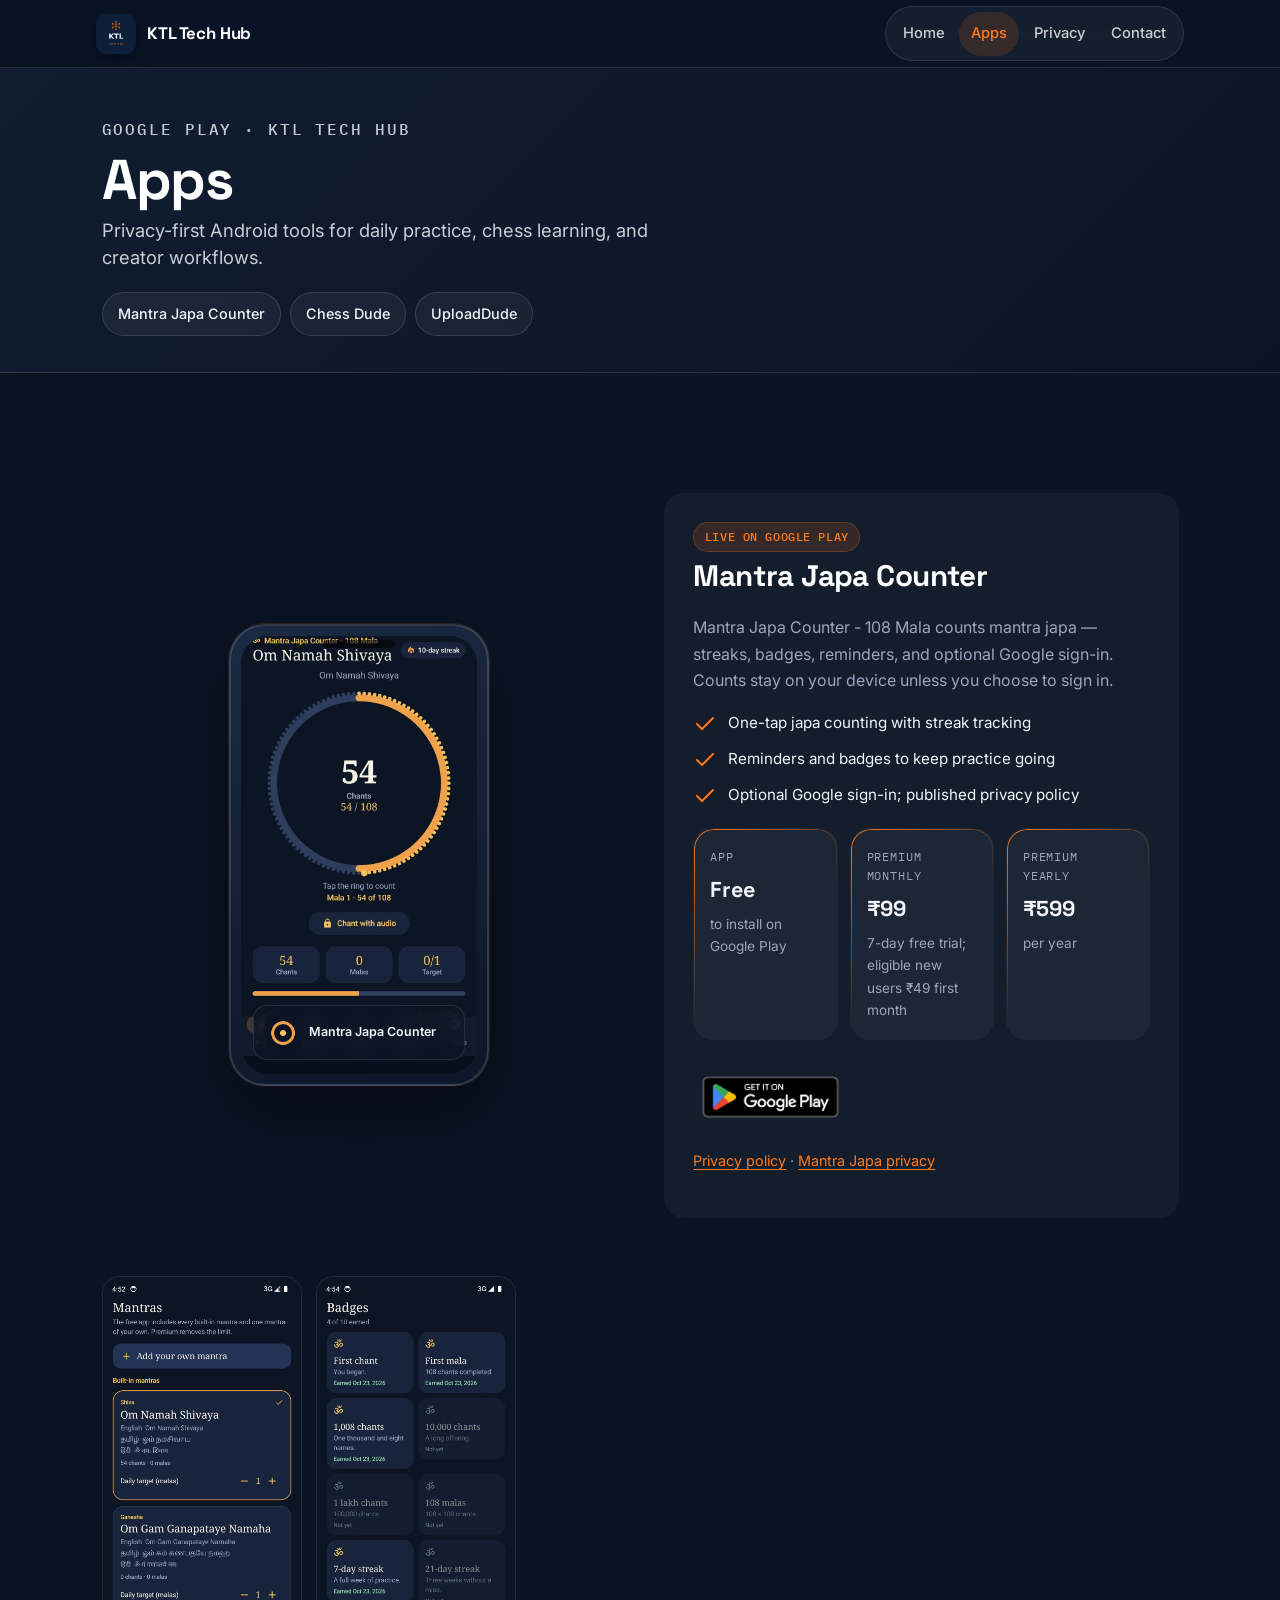
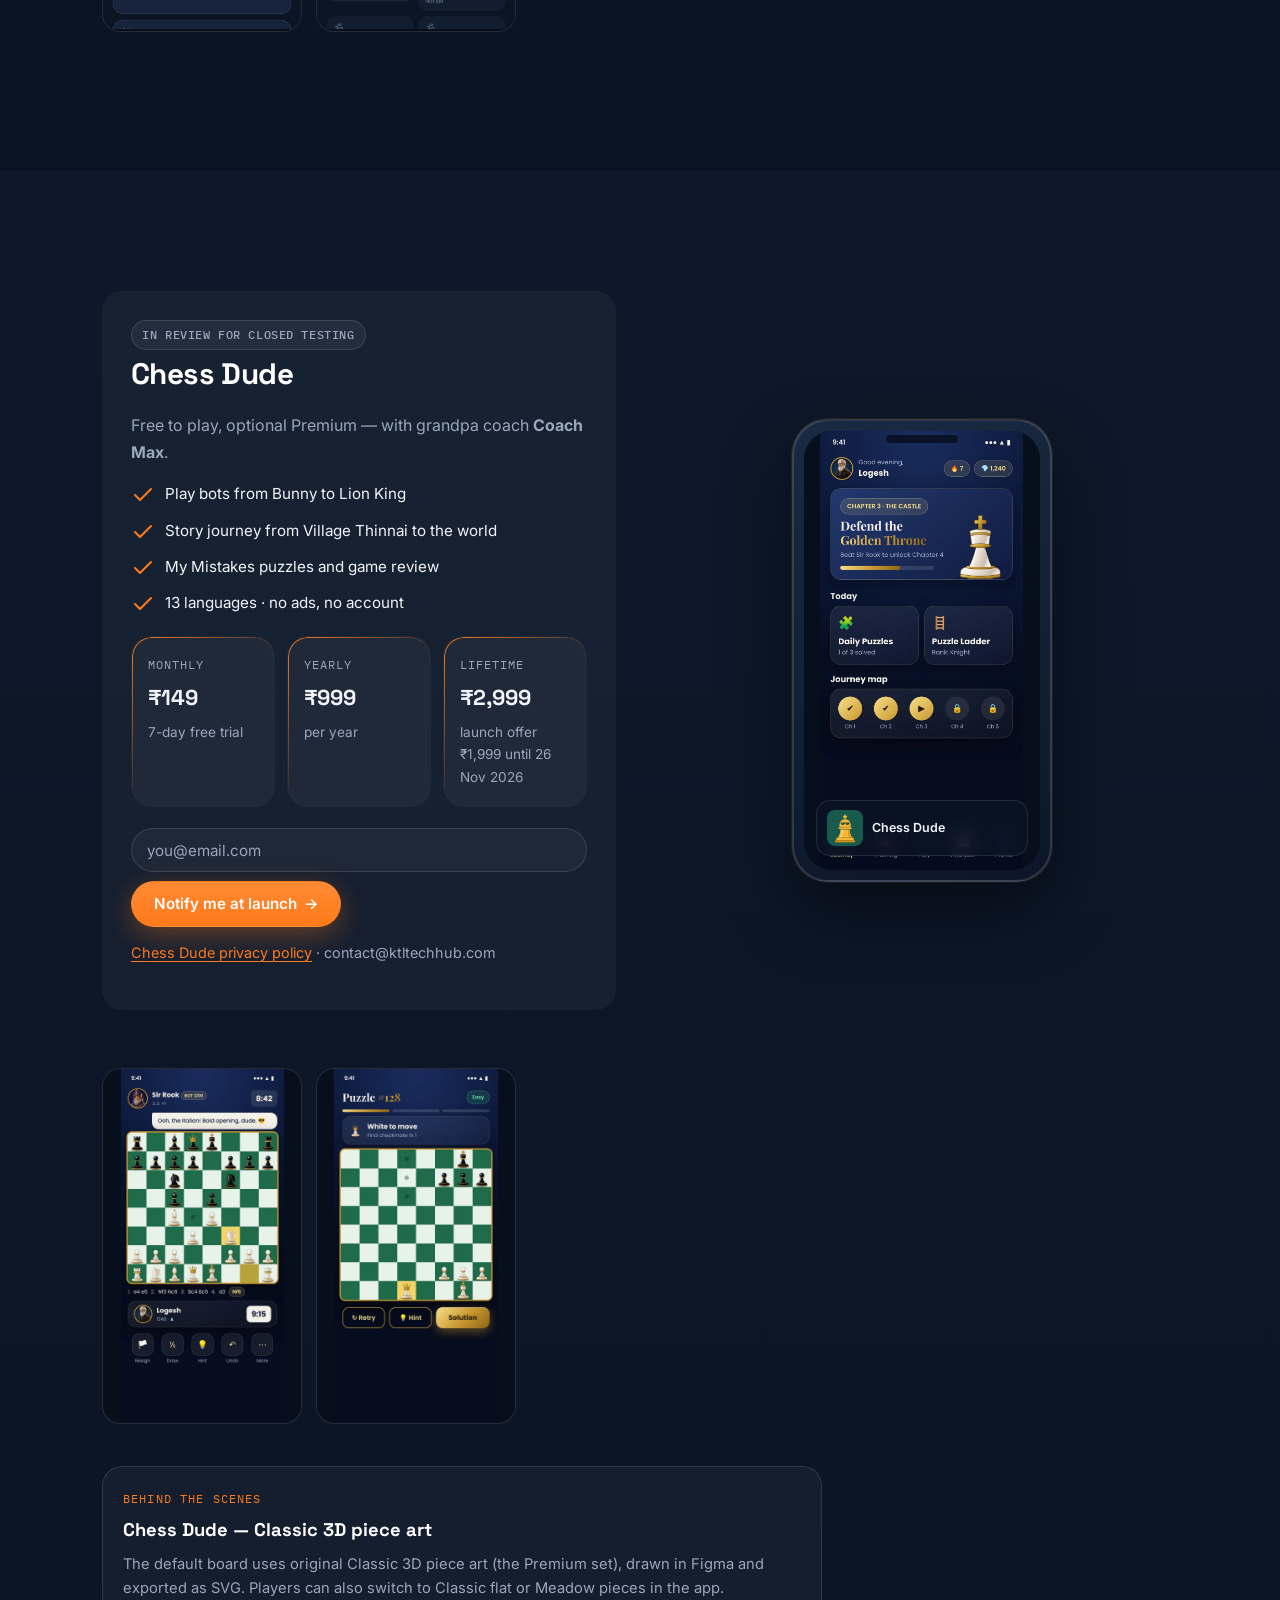
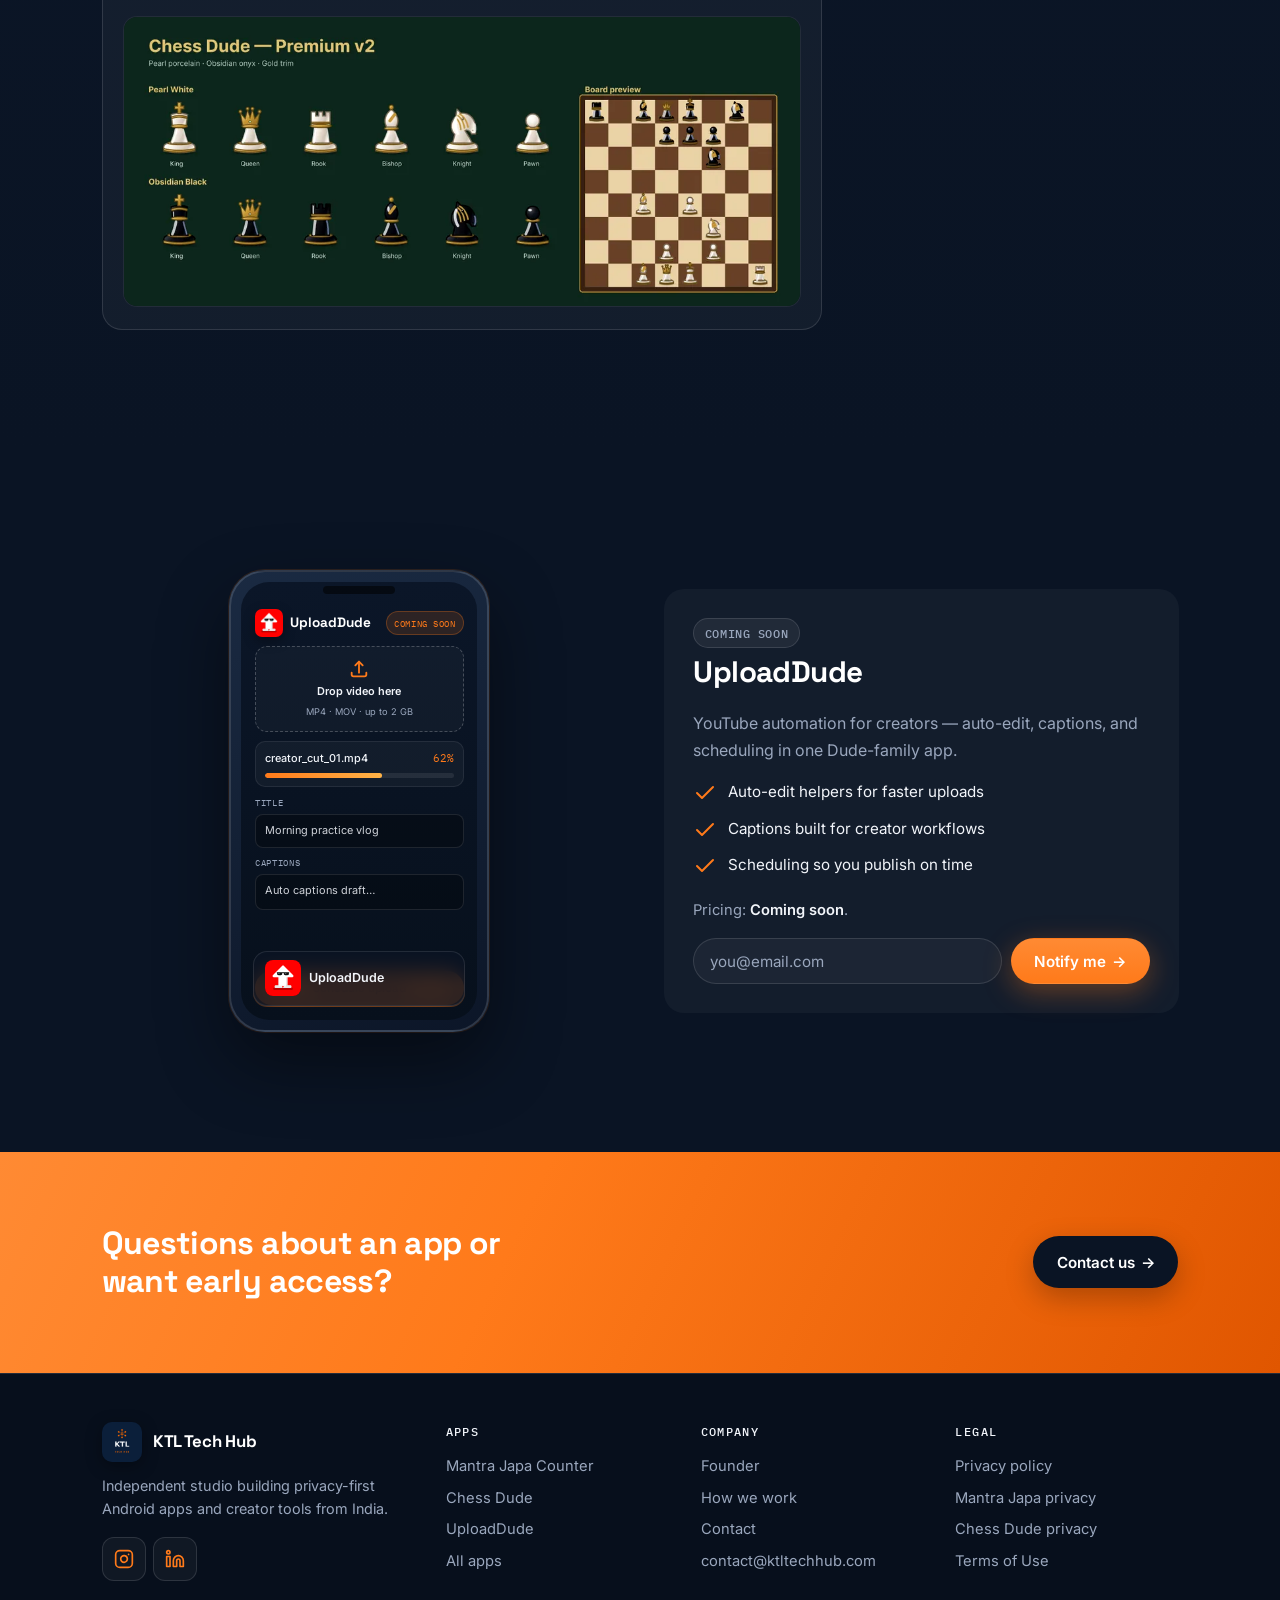
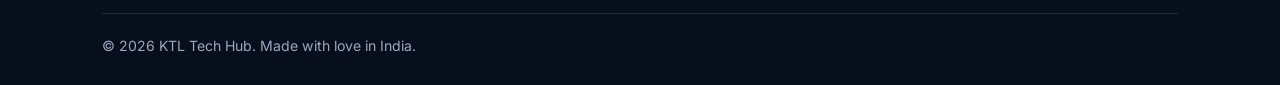
==== commit 337560c1: "Site fixes: contact text, snapshot, Chess Dude copy, alt text, Terms page" ====
--- a/apps.html
+++ b/apps.html
@@ -15,7 +15,7 @@
   <script type="application/ld+json">
   {"@context":"https://schema.org","@graph":[
     {"@type":"SoftwareApplication","name":"Mantra Japa Counter - 108 Mala","url":"https://play.google.com/store/apps/details?id=com.ktltechhub.mantrajapa","image":"https://ktltechhub.com/icon-mantra-japa.png","applicationCategory":"LifestyleApplication","operatingSystem":"Android","offers":{"@type":"Offer","price":"0","priceCurrency":"INR","availability":"https://schema.org/InStock","description":"Free to install on Google Play; optional Premium ₹99/mo or ₹599/yr"},"publisher":{"@type":"Organization","name":"KTL Tech Hub"}},
-    {"@type":"SoftwareApplication","name":"Chess Dude","applicationCategory":"EducationalApplication","operatingSystem":"Android","image":"https://ktltechhub.com/icon-chess-dude.png","offers":{"@type":"Offer","price":"149.00","priceCurrency":"INR","availability":"https://schema.org/ComingSoon","description":"Monthly ₹149 (7-day free trial), yearly ₹999, or lifetime ₹2,999 (launch offer ₹1,999 until 26 Nov 2026)"},"publisher":{"@type":"Organization","name":"KTL Tech Hub"}},
+    {"@type":"SoftwareApplication","name":"Chess Dude","description":"Free to play, optional Premium. Play bots from Bunny to Lion King, follow the Story journey from Village Thinnai to the world, practise My Mistakes puzzles, and review your games. Available in 13 languages. No ads, no account.","applicationCategory":"EducationalApplication","operatingSystem":"Android","image":"https://ktltechhub.com/icon-chess-dude.png","offers":{"@type":"Offer","price":"149.00","priceCurrency":"INR","availability":"https://schema.org/ComingSoon","description":"Monthly ₹149 (7-day free trial), yearly ₹999, or lifetime ₹2,999 (launch offer ₹1,999 until 26 Nov 2026)"},"publisher":{"@type":"Organization","name":"KTL Tech Hub"}},
     {"@type":"SoftwareApplication","name":"UploadDude","applicationCategory":"MultimediaApplication","operatingSystem":"Android","image":"https://ktltechhub.com/icon-uploaddude.png","offers":{"@type":"Offer","price":"0","priceCurrency":"INR","availability":"https://schema.org/ComingSoon"},"publisher":{"@type":"Organization","name":"KTL Tech Hub"}}
   ]}
   </script>
@@ -72,7 +72,7 @@
               <div class="phone-screen">
                 <img src="img/mantra-1.webp" width="780" height="1386" alt="Mantra Japa Counter screenshot" loading="lazy">
                 <div class="phone-badge">
-                  <img src="icon-mantra-japa.png" width="36" height="36" alt="" loading="lazy">
+                  <img src="icon-mantra-japa.png" width="36" height="36" alt="Mantra Japa Counter app icon" loading="lazy">
                   <span>Mantra Japa Counter</span>
                 </div>
               </div>
@@ -117,7 +117,7 @@
               <div class="phone-screen">
                 <img src="img/chess-1.webp" width="780" height="1688" alt="Chess Dude home screen" loading="lazy">
                 <div class="phone-badge">
-                  <img src="icon-chess-dude.png" width="36" height="36" alt="" loading="lazy">
+                  <img src="icon-chess-dude.png" width="36" height="36" alt="Chess Dude app icon" loading="lazy">
                   <span>Chess Dude</span>
                 </div>
               </div>
@@ -126,11 +126,12 @@
           <div class="feature-copy">
             <span class="badge badge-muted">In review for closed testing</span>
             <h2 id="chess-heading">Chess Dude</h2>
-            <p>Premium chess learning with grandpa coach <strong>Coach Max</strong> — lessons, practice, and a friendly guide.</p>
+            <p>Free to play, optional Premium — with grandpa coach <strong>Coach Max</strong>.</p>
             <ul class="feature-list">
-              <li><svg class="icon-svg" viewBox="0 0 24 24" aria-hidden="true"><path d="M20 6 9 17l-5-5"/></svg><span>Guided lessons with Coach Max</span></li>
-              <li><svg class="icon-svg" viewBox="0 0 24 24" aria-hidden="true"><path d="M20 6 9 17l-5-5"/></svg><span>Practice modes for everyday improvement</span></li>
-              <li><svg class="icon-svg" viewBox="0 0 24 24" aria-hidden="true"><path d="M20 6 9 17l-5-5"/></svg><span>Warm, premium learning experience</span></li>
+              <li><svg class="icon-svg" viewBox="0 0 24 24" aria-hidden="true"><path d="M20 6 9 17l-5-5"/></svg><span>Play bots from Bunny to Lion King</span></li>
+              <li><svg class="icon-svg" viewBox="0 0 24 24" aria-hidden="true"><path d="M20 6 9 17l-5-5"/></svg><span>Story journey from Village Thinnai to the world</span></li>
+              <li><svg class="icon-svg" viewBox="0 0 24 24" aria-hidden="true"><path d="M20 6 9 17l-5-5"/></svg><span>My Mistakes puzzles and game review</span></li>
+              <li><svg class="icon-svg" viewBox="0 0 24 24" aria-hidden="true"><path d="M20 6 9 17l-5-5"/></svg><span>13 languages · no ads, no account</span></li>
             </ul>
             <div class="price-table" aria-label="Chess Dude pricing">
               <div class="price-card"><div class="plan">Monthly</div><div class="amount">₹149</div><p class="note">7-day free trial</p></div>
@@ -156,10 +157,10 @@
 
         <aside class="bts-card reveal reveal-delay-1" aria-labelledby="chess-bts-heading">
           <p class="bts-label">Behind the scenes</p>
-          <h3 id="chess-bts-heading">Chess Dude — Premium v2 pieces</h3>
-          <p class="bts-copy">Crafting board-ready 3D piece art for the premium board experience.</p>
+          <h3 id="chess-bts-heading">Chess Dude — Classic 3D piece art</h3>
+          <p class="bts-copy">The default board uses original Classic 3D piece art (the Premium set), drawn in Figma and exported as SVG. Players can also switch to Classic flat or Meadow pieces in the app.</p>
           <div class="bts-frame">
-            <img src="img/chess-pieces.webp" width="1024" height="438" alt="Chess Dude Premium v2 3D piece renders" loading="lazy">
+            <img src="img/chess-pieces.webp" width="1024" height="438" alt="Chess Dude Classic 3D piece art" loading="lazy">
           </div>
         </aside>
       </div>
@@ -175,7 +176,7 @@
                 <div class="ud-mock" aria-hidden="true">
                   <div class="ud-mock-top">
                     <div class="ud-mock-brand">
-                      <img class="ud-mock-icon" src="icon-uploaddude.png" width="28" height="28" alt="">
+                      <img class="ud-mock-icon" src="icon-uploaddude.png" width="28" height="28" alt="UploadDude app icon">
                       <span class="ud-mock-title">UploadDude</span>
                     </div>
                     <span class="ud-mock-chip">Coming soon</span>
@@ -203,7 +204,7 @@
                   <button class="ud-schedule" type="button" tabindex="-1">Schedule upload</button>
                 </div>
                 <div class="phone-badge">
-                  <img src="icon-uploaddude.png" width="36" height="36" alt="" loading="lazy">
+                  <img src="icon-uploaddude.png" width="36" height="36" alt="UploadDude app icon" loading="lazy">
                   <span>UploadDude</span>
                 </div>
               </div>
@@ -280,6 +281,7 @@
             <li><a href="privacy.html">Privacy policy</a></li>
             <li><a href="privacy-mantra-japa.html">Mantra Japa privacy</a></li>
             <li><a href="privacy-chess-dude.html">Chess Dude privacy</a></li>
+            <li><a href="terms.html">Terms of Use</a></li>
           </ul>
         </div>
       </div>
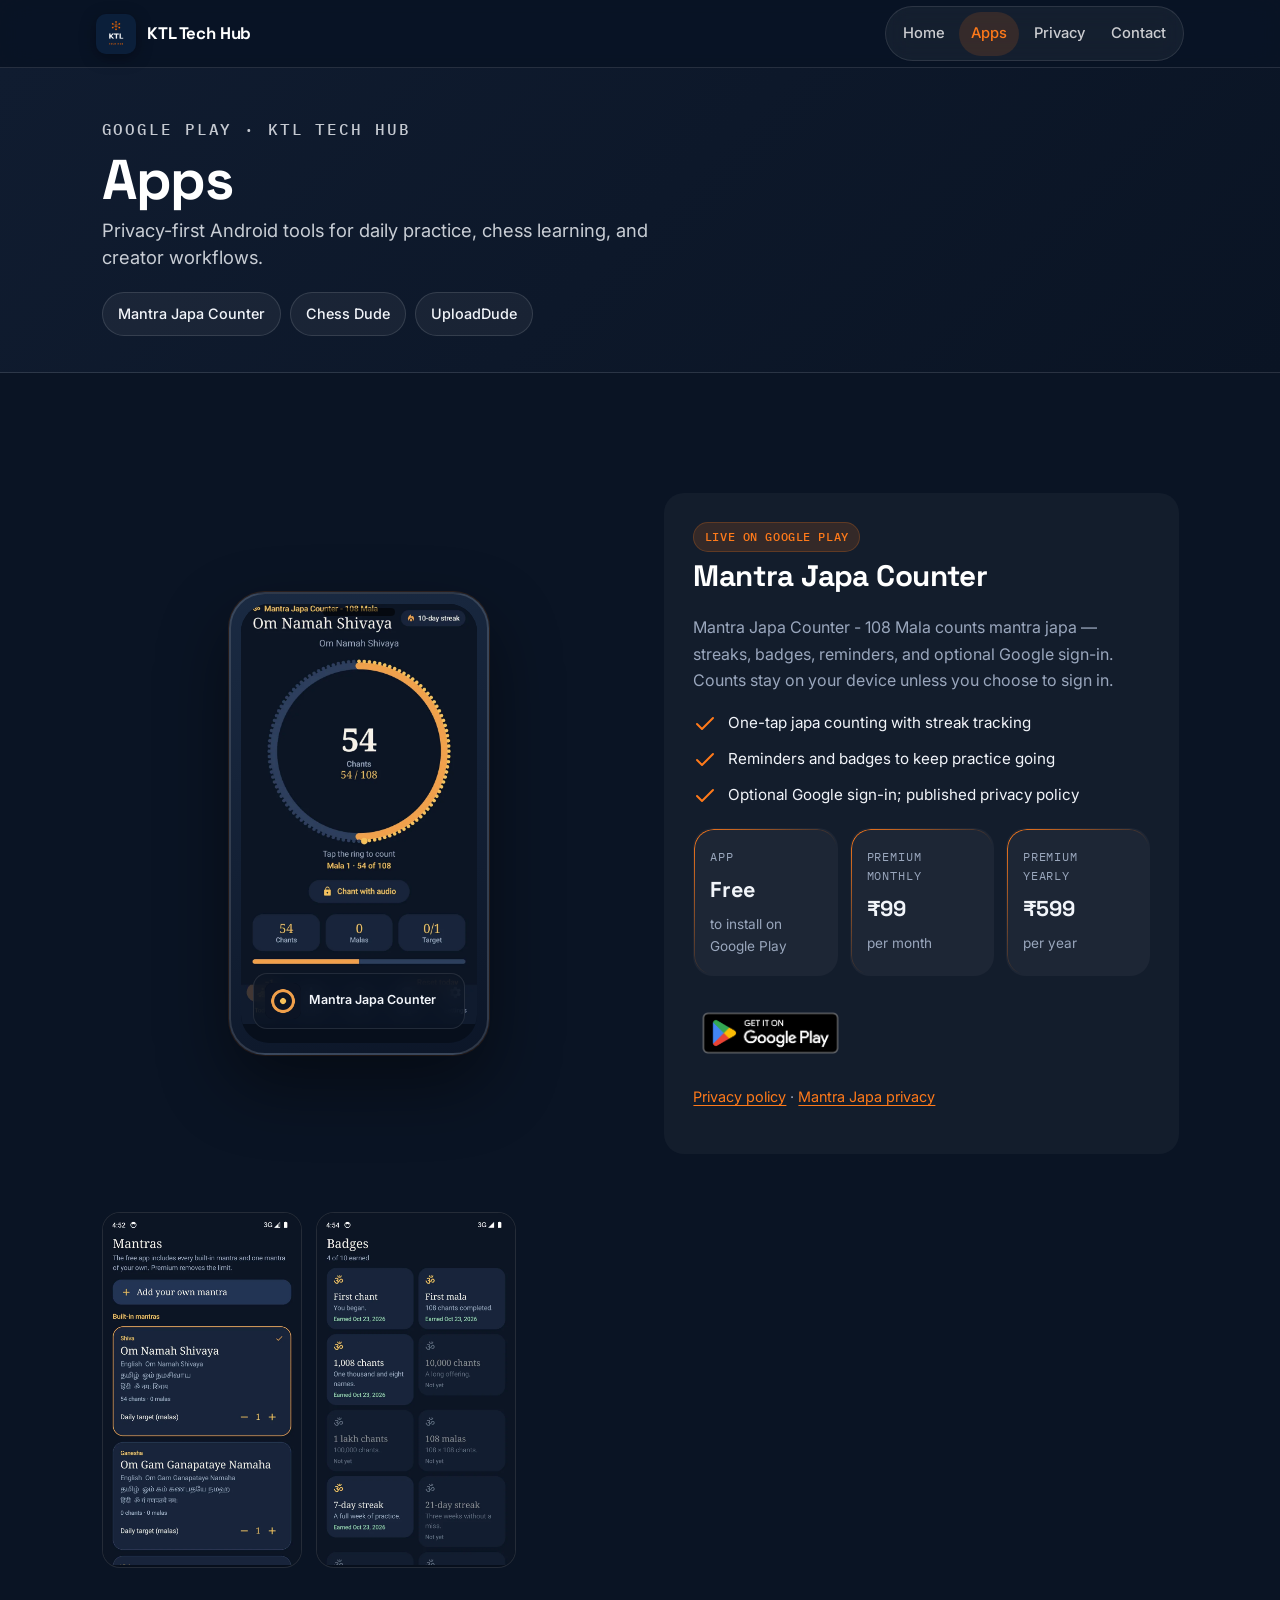
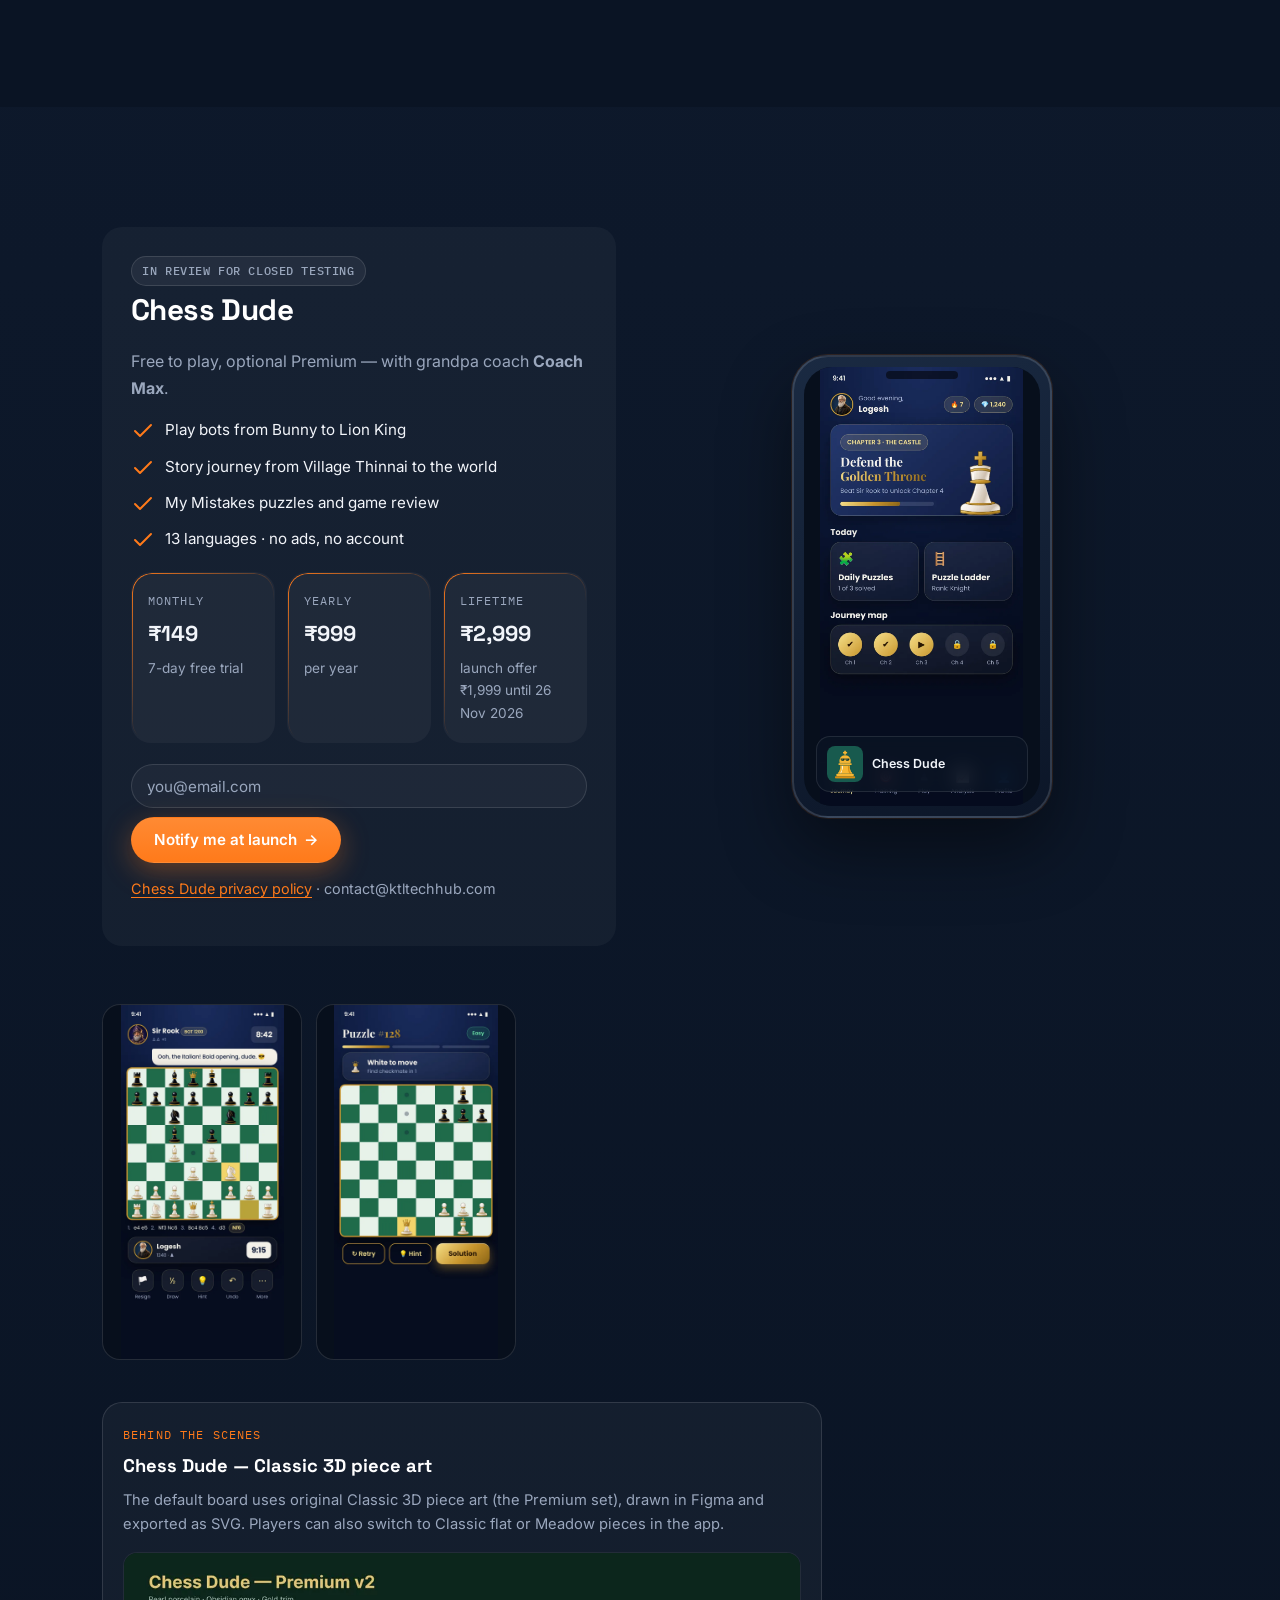
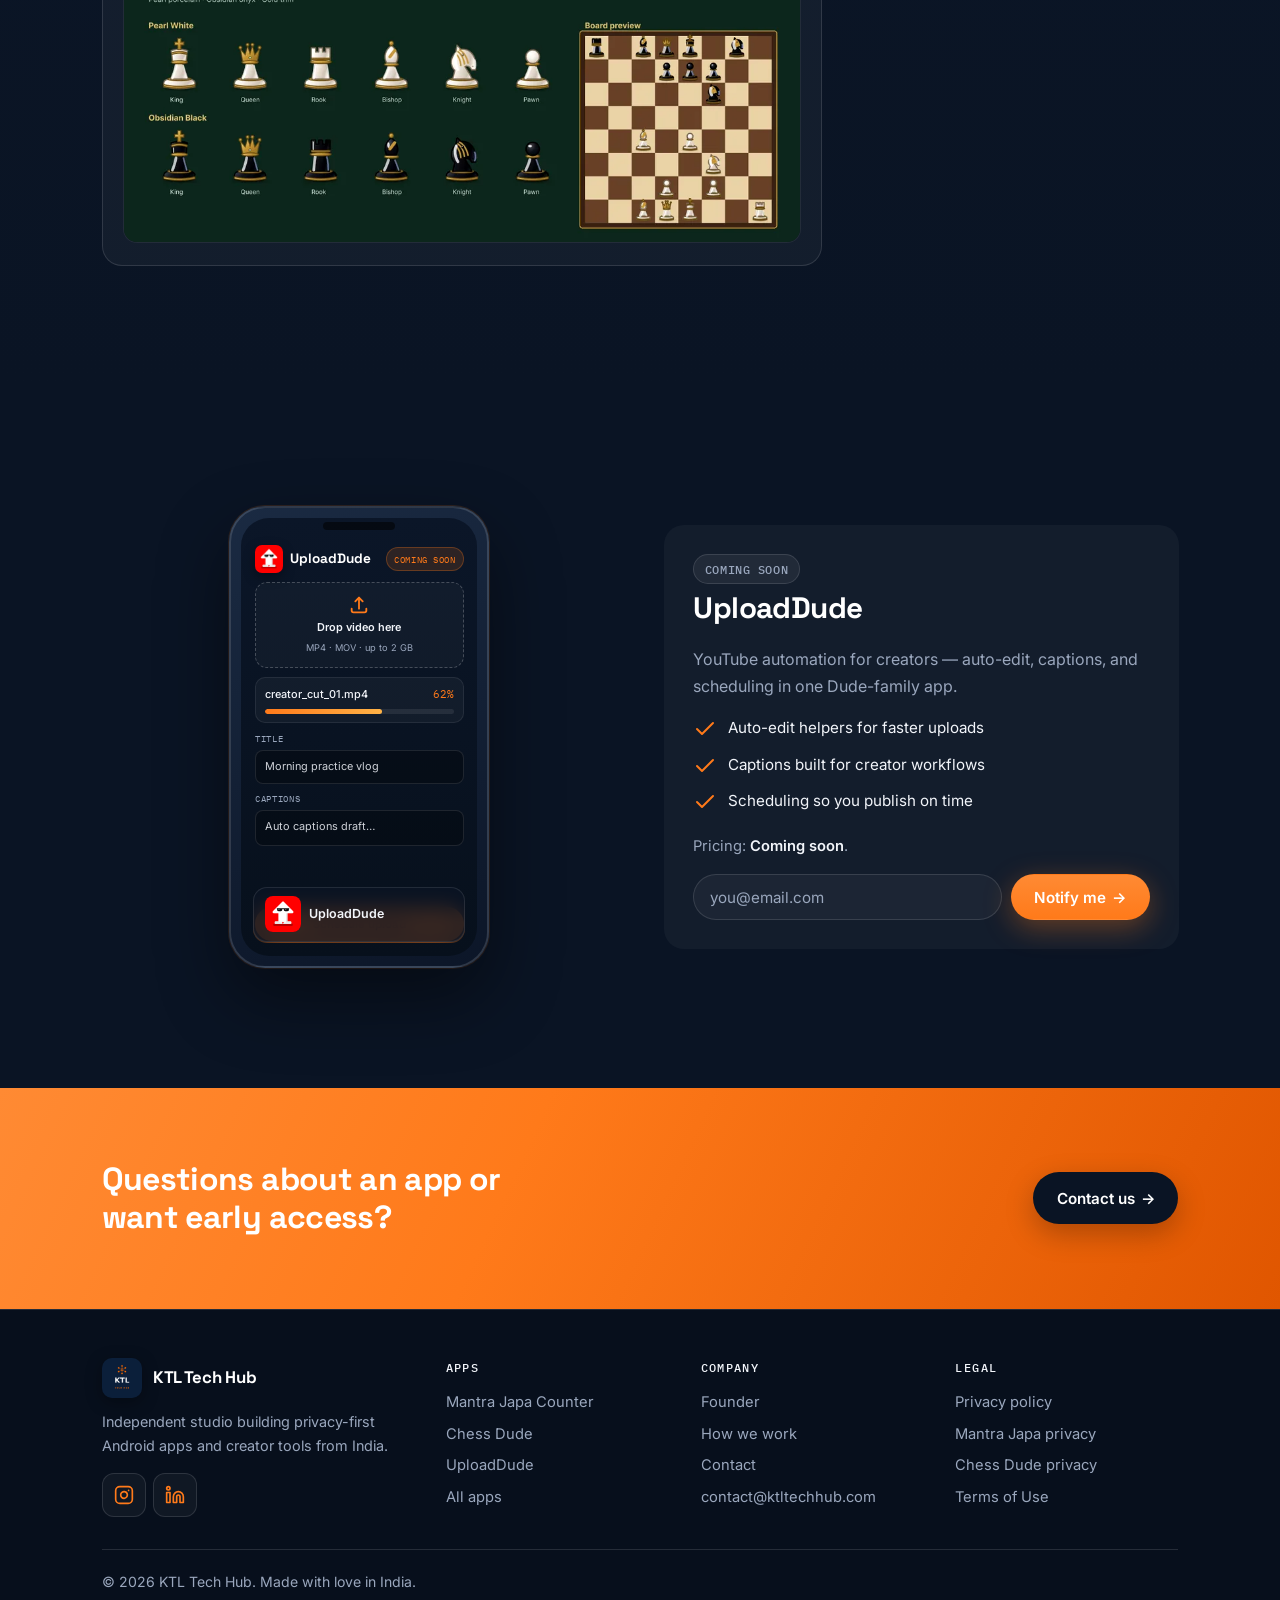
==== commit 9c6b56f5: "Privacy hub page, Chess Dude privacy header/footer, remove Mantra trial text" ====
--- a/apps.html
+++ b/apps.html
@@ -89,7 +89,7 @@
             </ul>
             <div class="price-table" aria-label="Mantra Japa Counter pricing">
               <div class="price-card"><div class="plan">App</div><div class="amount">Free</div><p class="note">to install on Google Play</p></div>
-              <div class="price-card"><div class="plan">Premium monthly</div><div class="amount">₹99</div><p class="note">7-day free trial; eligible new users ₹49 first month</p></div>
+              <div class="price-card"><div class="plan">Premium monthly</div><div class="amount">₹99</div><p class="note">per month</p></div>
               <div class="price-card"><div class="plan">Premium yearly</div><div class="amount">₹599</div><p class="note">per year</p></div>
             </div>
             <a class="play-badge" href="https://play.google.com/store/apps/details?id=com.ktltechhub.mantrajapa" rel="noopener noreferrer">
--- a/styles.css
+++ b/styles.css
@@ -1267,3 +1267,45 @@
 .app-compact-actions .app-compact-cta { margin-top: 0; }
 .app-compact-actions .play-badge img { height: 52px; }
 .feature-copy .play-badge { margin-top: 0.35rem; }
+
+/* Privacy hub + long policy URLs */
+.prose {
+  overflow-wrap: anywhere;
+}
+.privacy-hub-grid {
+  display: grid;
+  gap: 1rem;
+  grid-template-columns: 1fr;
+  margin: 1.5rem 0 0;
+}
+@media (min-width: 640px) {
+  .privacy-hub-grid { grid-template-columns: repeat(2, minmax(0, 1fr)); }
+}
+.privacy-hub-grid a.card {
+  display: block;
+  text-decoration: none;
+  color: inherit;
+  min-width: 0;
+}
+.privacy-hub-grid a.card h2 {
+  margin: 0 0 0.5rem;
+  padding-top: 0;
+  border-top: none;
+  font-size: 1.12rem;
+  color: var(--white);
+}
+.privacy-hub-grid a.card p {
+  margin: 0;
+  color: var(--muted);
+  font-size: 0.95rem;
+}
+.privacy-hub-grid a.card .card-cta {
+  display: inline-block;
+  margin-top: 0.85rem;
+  font-family: var(--font-mono);
+  font-size: 0.78rem;
+  letter-spacing: 0.06em;
+  text-transform: uppercase;
+  color: var(--accent);
+  text-decoration: none;
+}
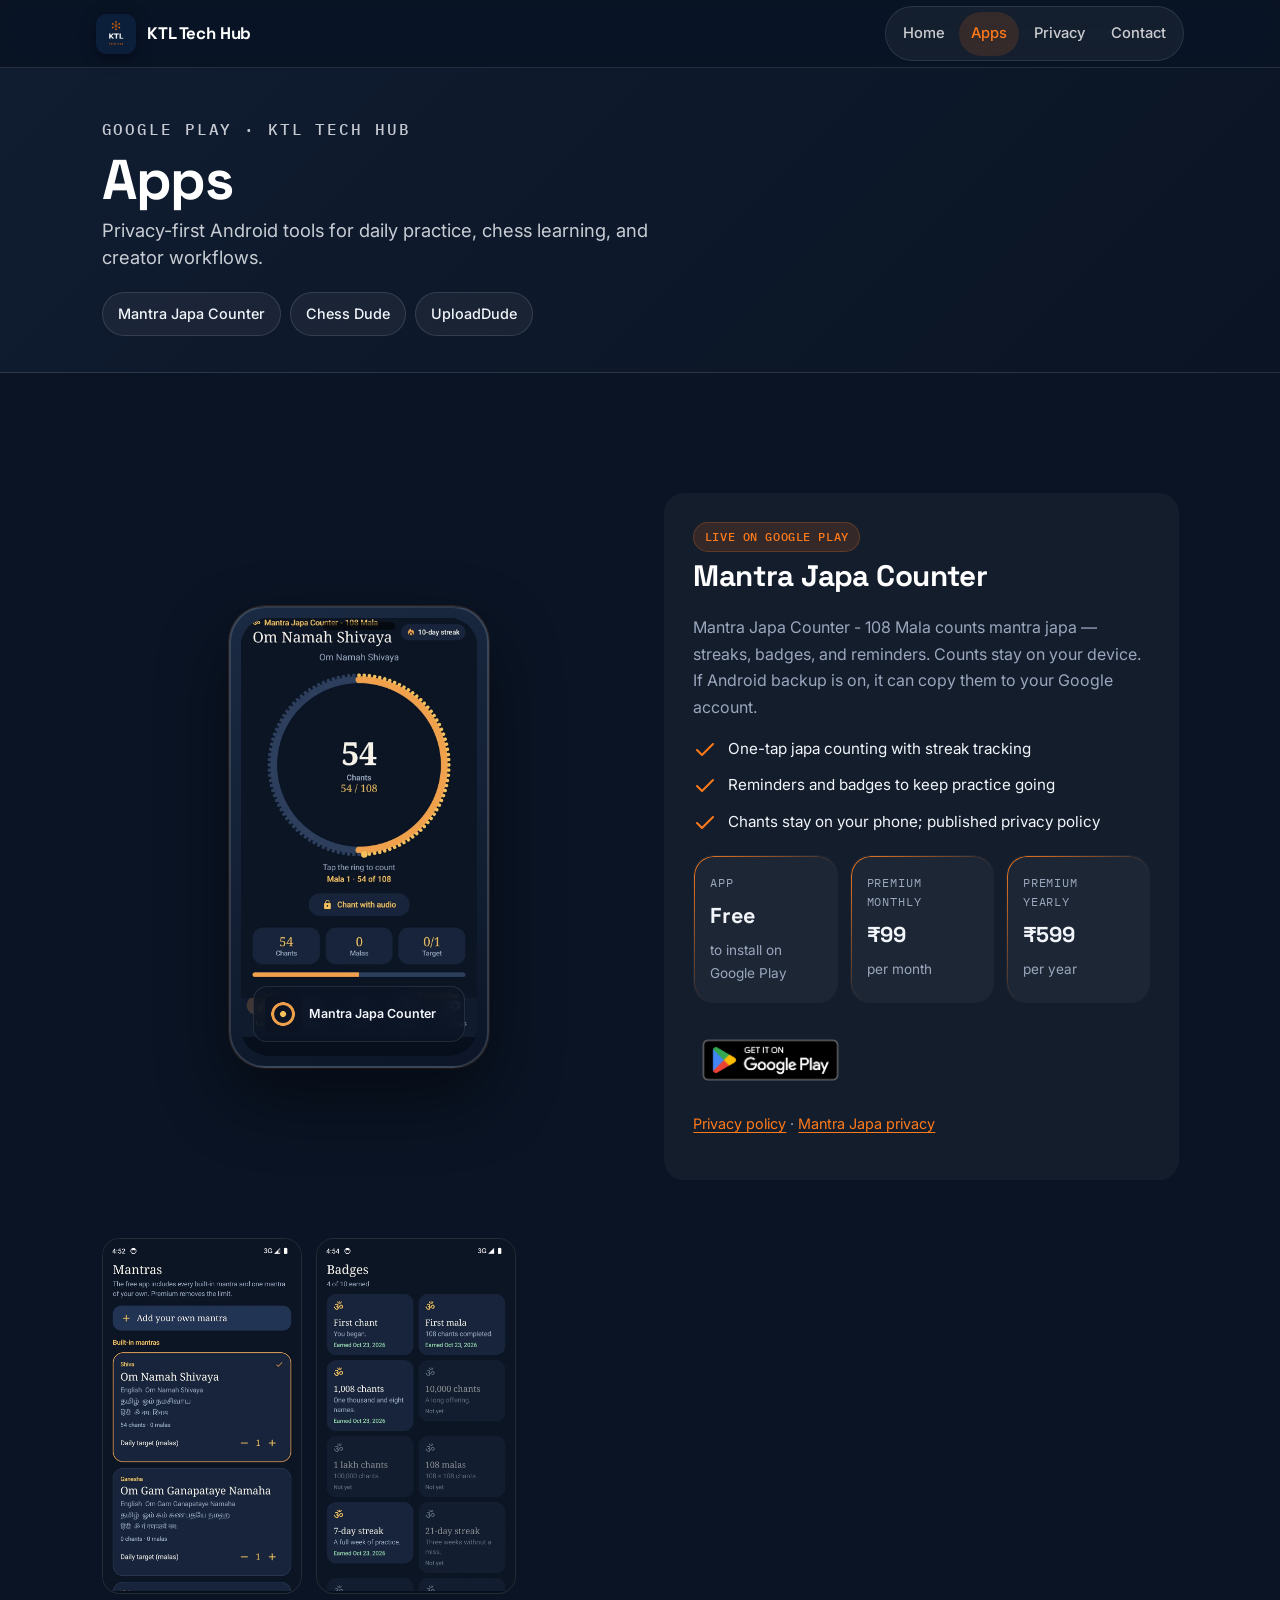
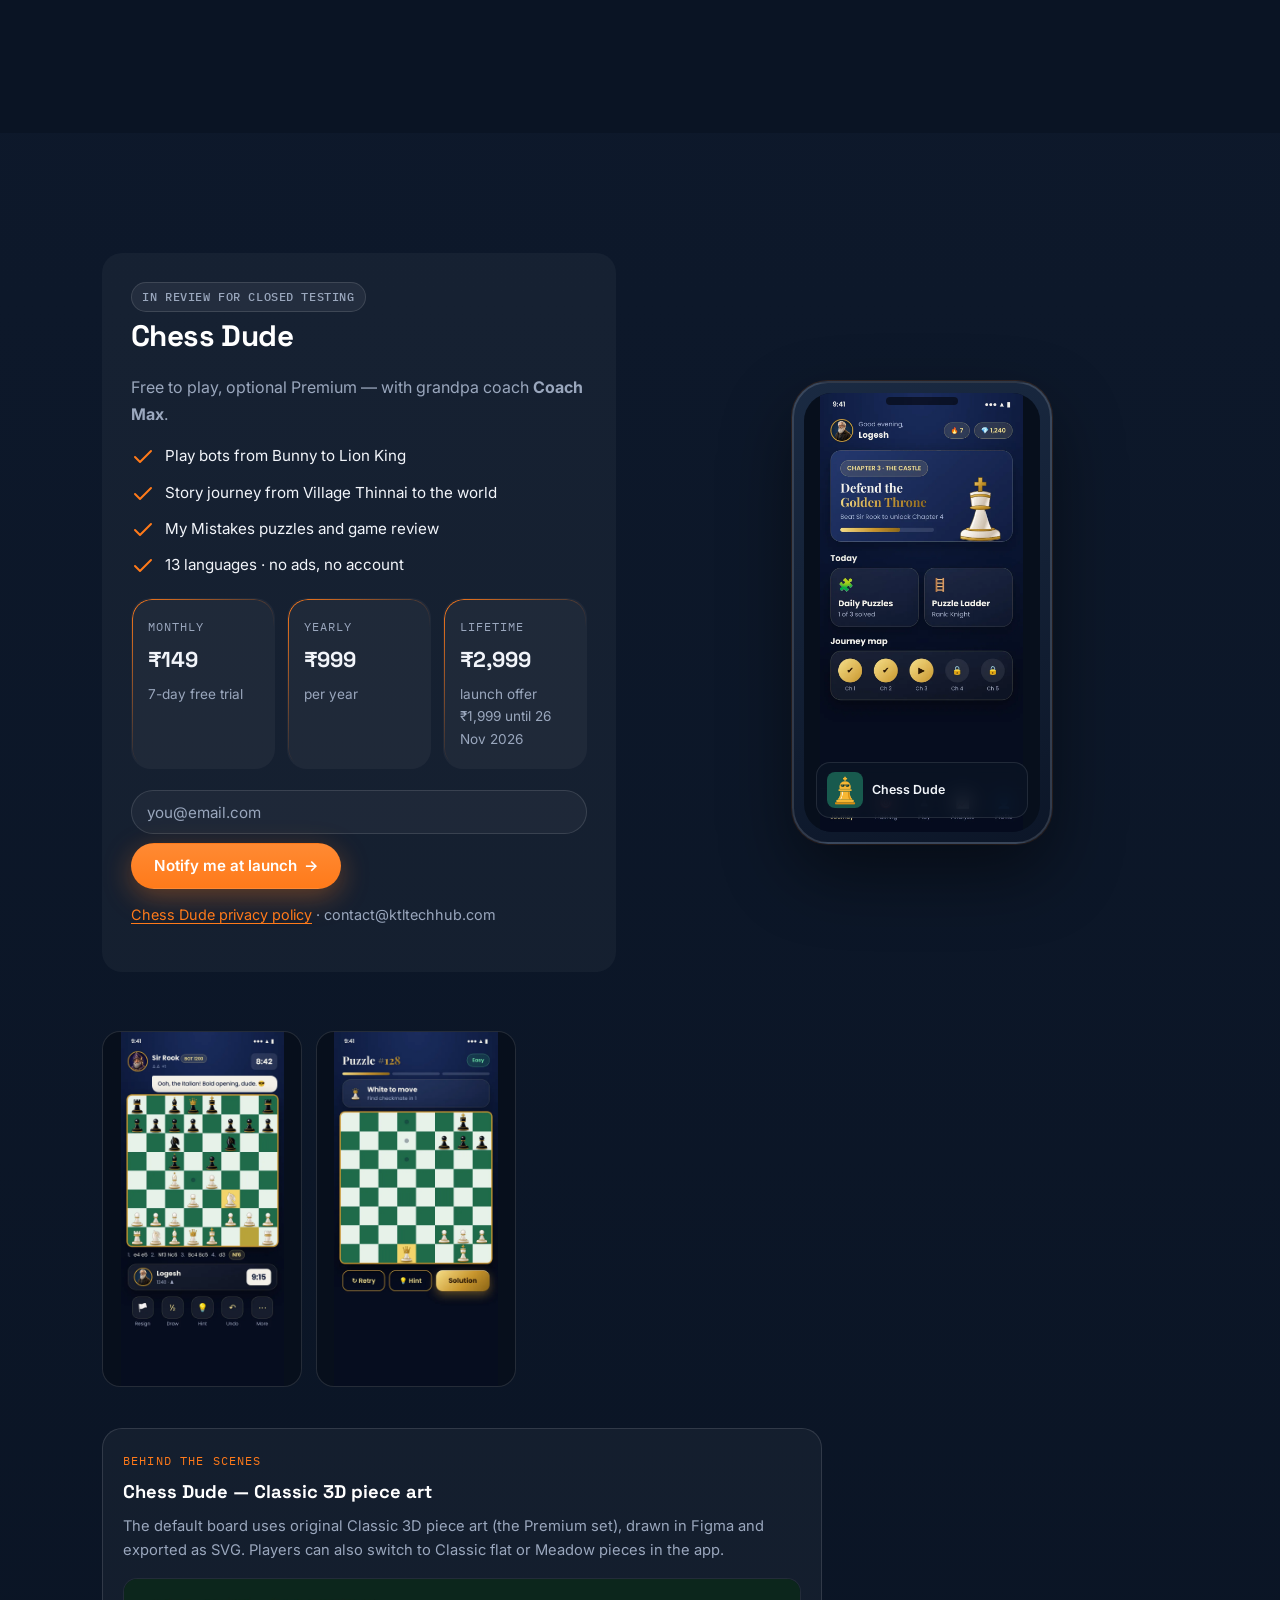
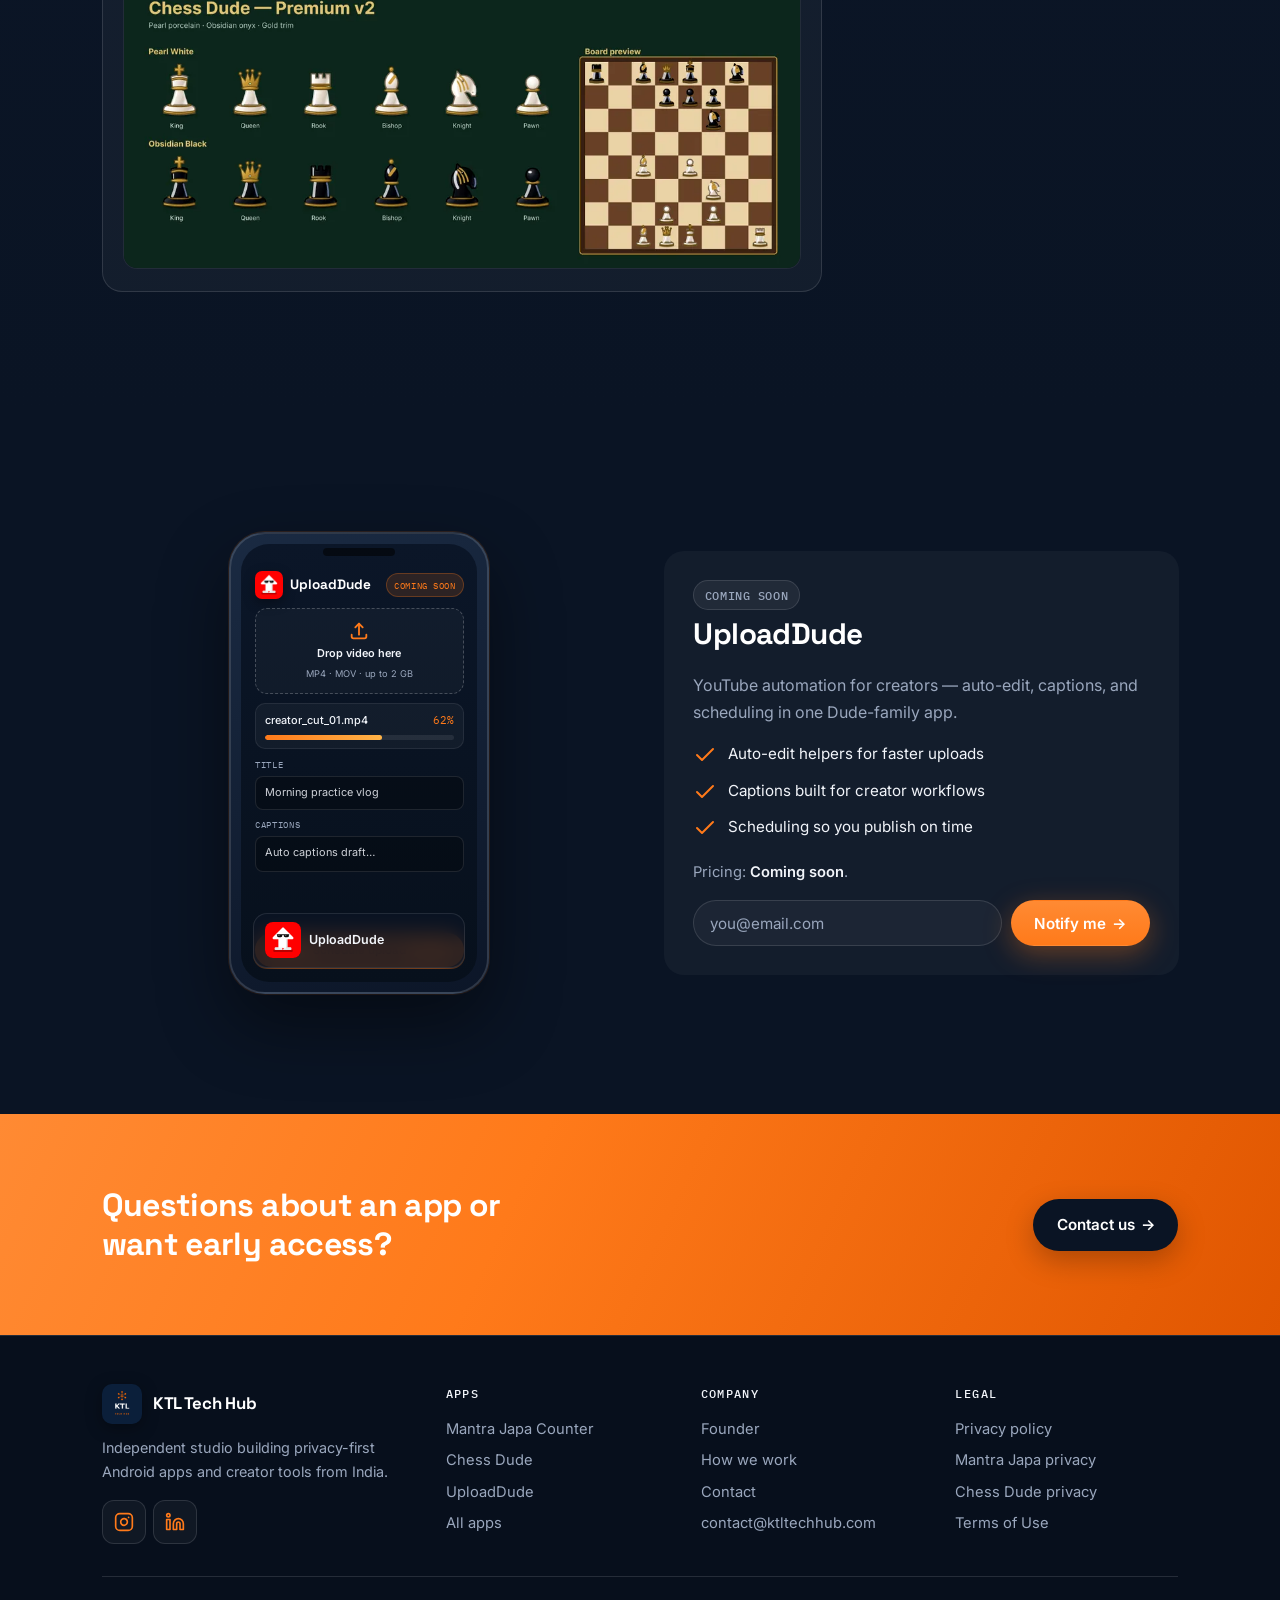
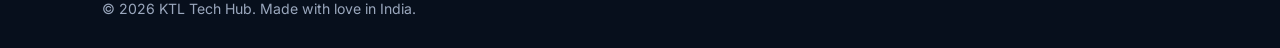
==== commit 4a46333a: "Mantra Japa: remove Google sign-in wording, new privacy policy (14 Nov 2026), Search Console verific" ====
--- a/apps.html
+++ b/apps.html
@@ -81,11 +81,11 @@
           <div class="feature-copy">
             <span class="badge">Live on Google Play</span>
             <h2 id="mantra-heading">Mantra Japa Counter</h2>
-            <p>Mantra Japa Counter - 108 Mala counts mantra japa — streaks, badges, reminders, and optional Google sign-in. Counts stay on your device unless you choose to sign in.</p>
+            <p>Mantra Japa Counter - 108 Mala counts mantra japa — streaks, badges, and reminders. Counts stay on your device. If Android backup is on, it can copy them to your Google account.</p>
             <ul class="feature-list">
               <li><svg class="icon-svg" viewBox="0 0 24 24" aria-hidden="true"><path d="M20 6 9 17l-5-5"/></svg><span>One-tap japa counting with streak tracking</span></li>
               <li><svg class="icon-svg" viewBox="0 0 24 24" aria-hidden="true"><path d="M20 6 9 17l-5-5"/></svg><span>Reminders and badges to keep practice going</span></li>
-              <li><svg class="icon-svg" viewBox="0 0 24 24" aria-hidden="true"><path d="M20 6 9 17l-5-5"/></svg><span>Optional Google sign-in; published privacy policy</span></li>
+              <li><svg class="icon-svg" viewBox="0 0 24 24" aria-hidden="true"><path d="M20 6 9 17l-5-5"/></svg><span>Chants stay on your phone; published privacy policy</span></li>
             </ul>
             <div class="price-table" aria-label="Mantra Japa Counter pricing">
               <div class="price-card"><div class="plan">App</div><div class="amount">Free</div><p class="note">to install on Google Play</p></div>
